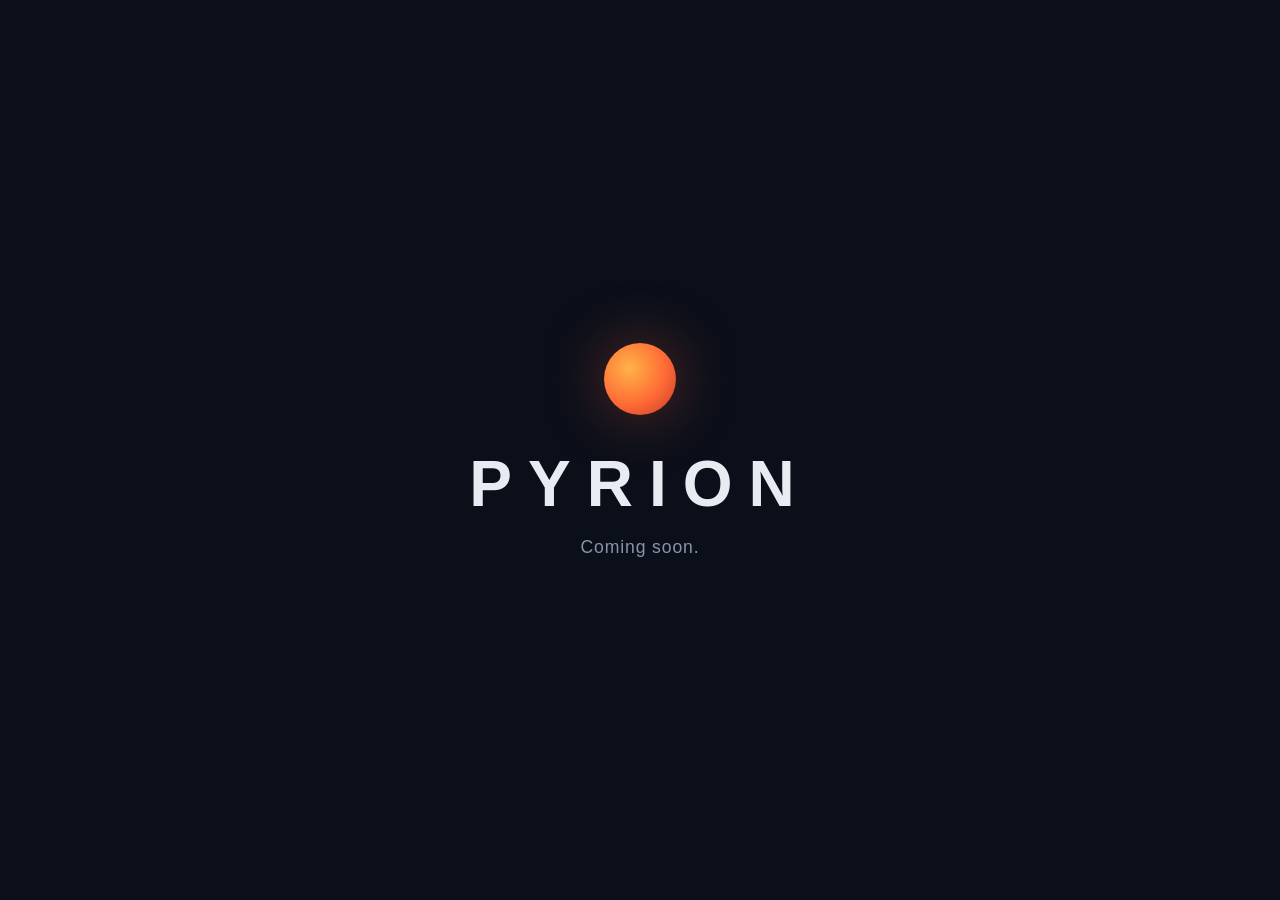
==== index.html @ 74b3e953 "Add coming-soon placeholder page" ====
<!DOCTYPE html>
<html lang="en">
<head>
  <meta charset="UTF-8">
  <meta name="viewport" content="width=device-width, initial-scale=1.0">
  <title>Pyrion</title>
  <meta name="description" content="Pyrion — coming soon.">
  <style>
    * { margin: 0; padding: 0; box-sizing: border-box; }

    html, body { height: 100%; }

    body {
      display: flex;
      align-items: center;
      justify-content: center;
      background: #0b0f1a;
      color: #e8ebf2;
      font-family: -apple-system, BlinkMacSystemFont, "Segoe UI", Roboto, Helvetica, Arial, sans-serif;
      text-align: center;
    }

    main { padding: 2rem; }

    .mark {
      width: 72px;
      height: 72px;
      margin: 0 auto 2rem;
      border-radius: 50%;
      background: radial-gradient(circle at 35% 35%, #ffb347, #ff6b35 55%, #c0392b);
      box-shadow: 0 0 60px rgba(255, 107, 53, 0.35);
    }

    h1 {
      font-size: clamp(2.5rem, 8vw, 4rem);
      font-weight: 600;
      letter-spacing: 0.25em;
      text-transform: uppercase;
      margin-bottom: 1rem;
    }

    p {
      color: #8a93a8;
      font-size: 1.1rem;
      letter-spacing: 0.05em;
    }
  </style>
</head>
<body>
  <main>
    <div class="mark" aria-hidden="true"></div>
    <h1>Pyrion</h1>
    <p>Coming soon.</p>
  </main>
</body>
</html>
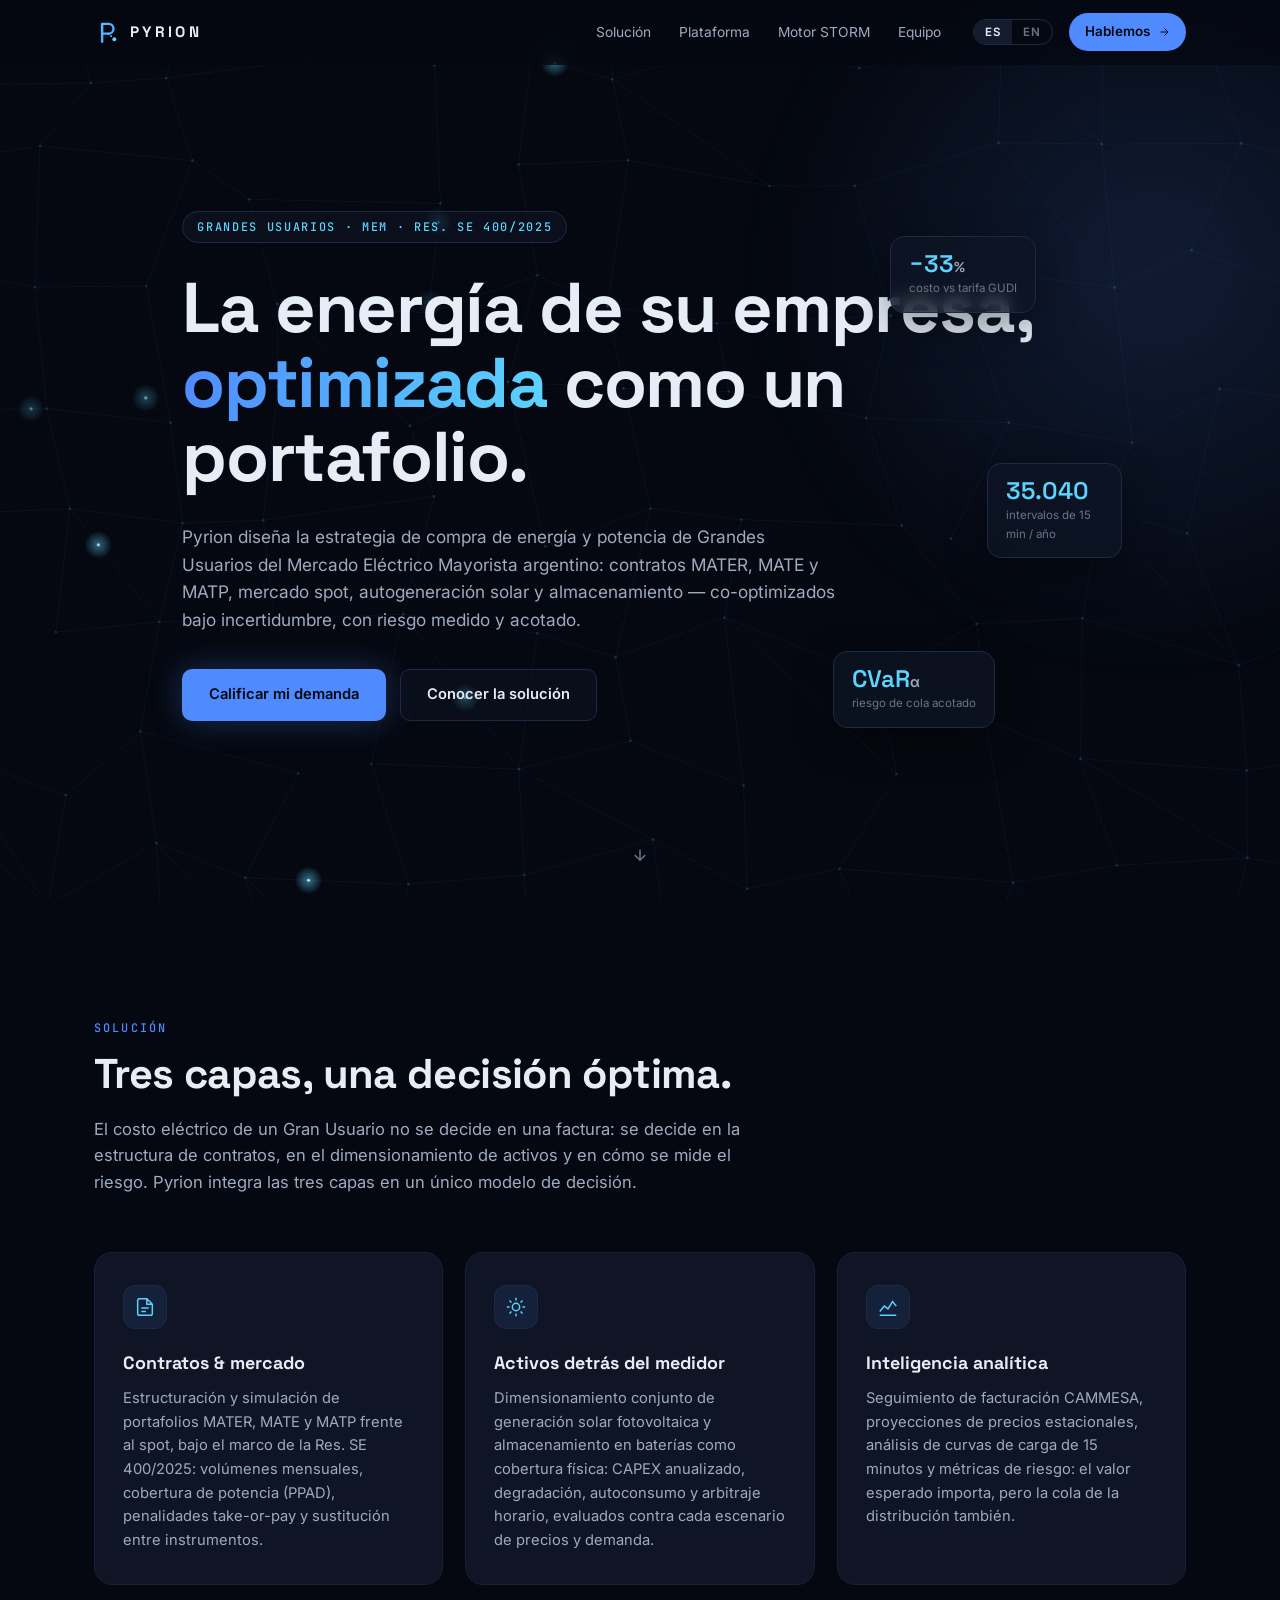
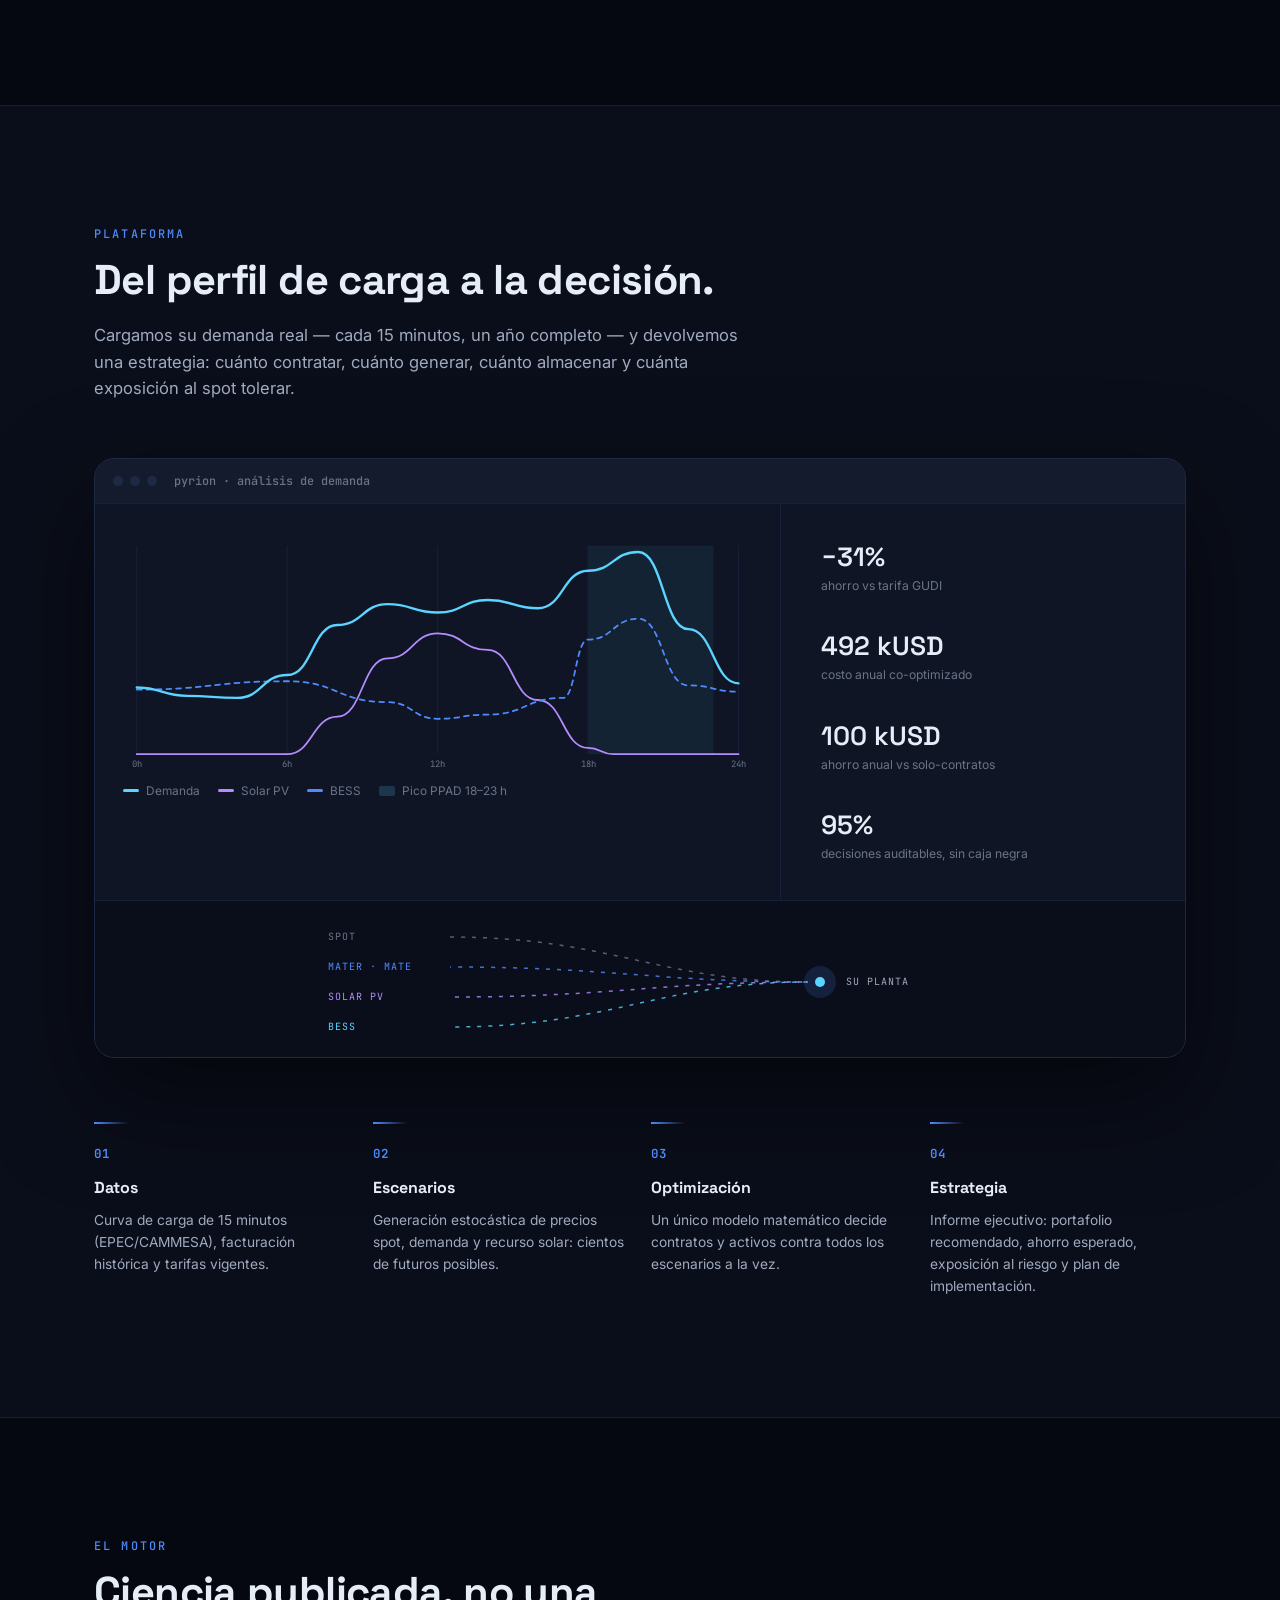
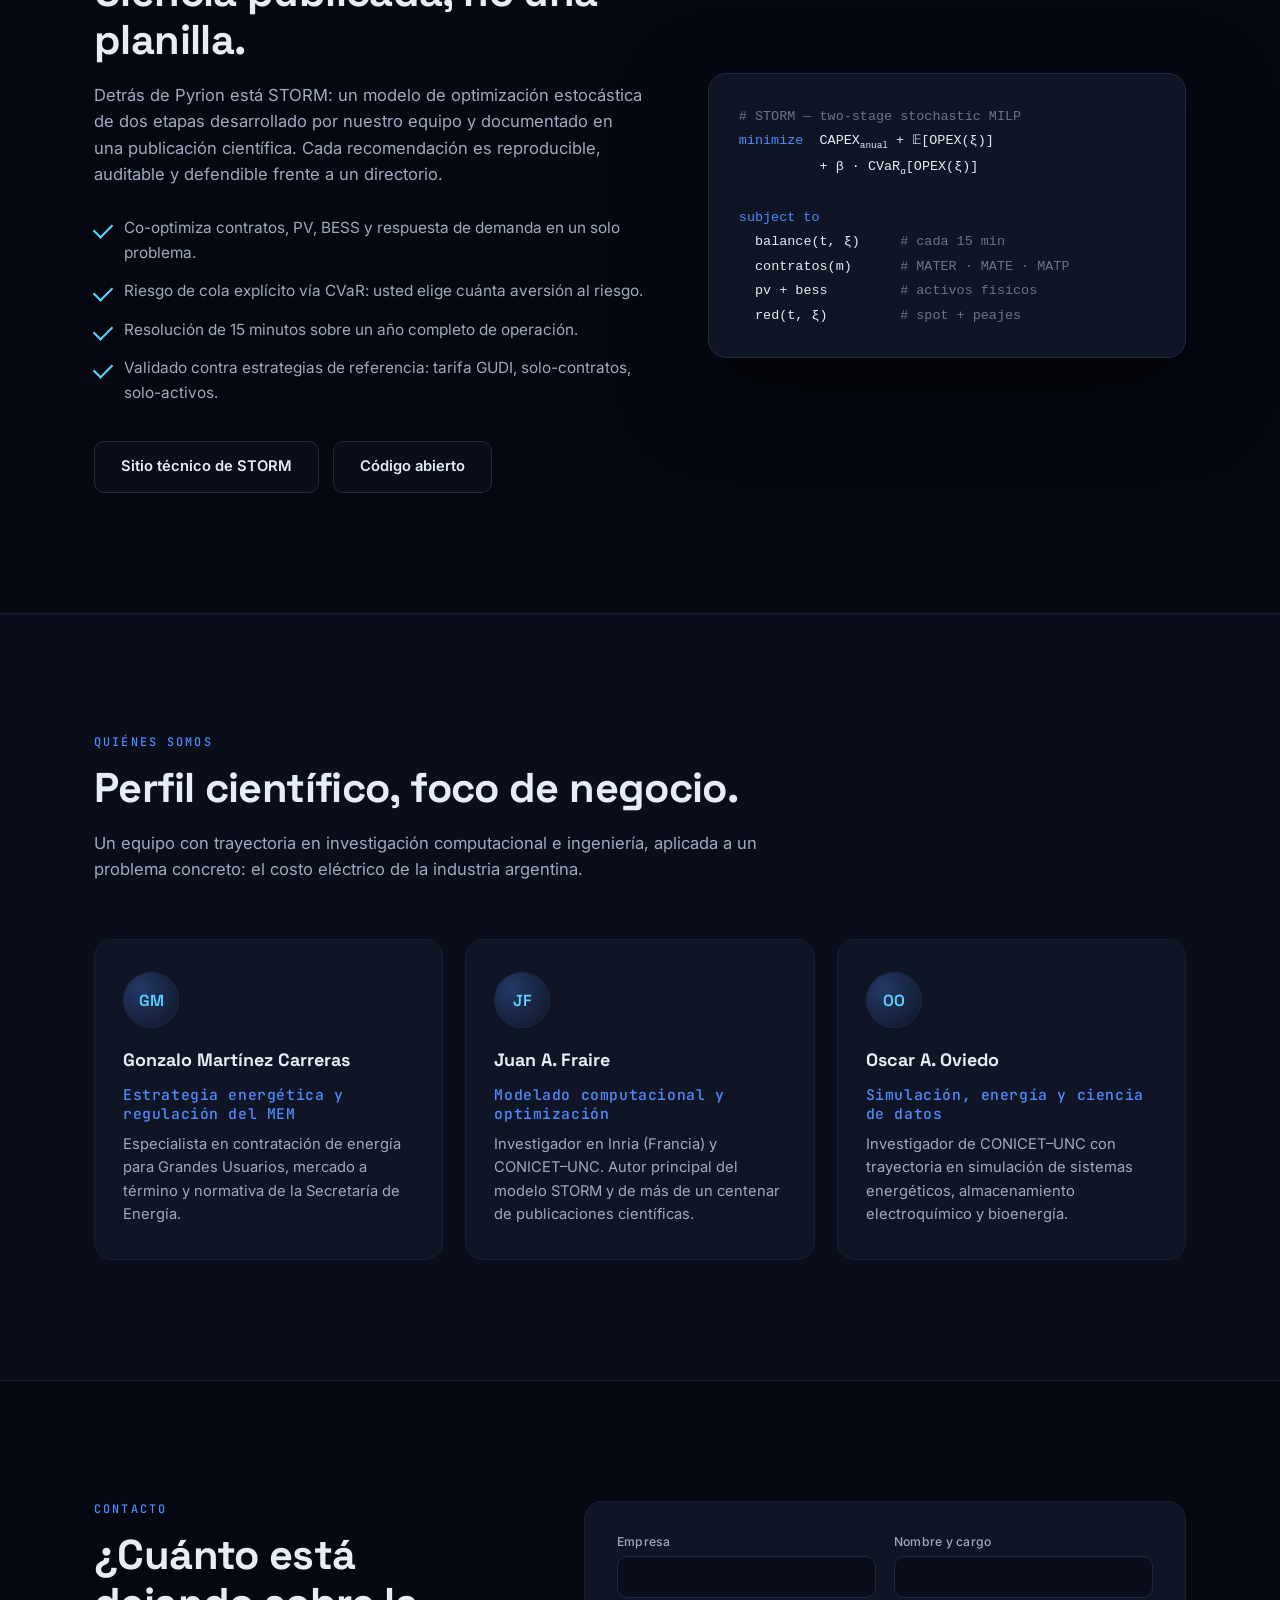
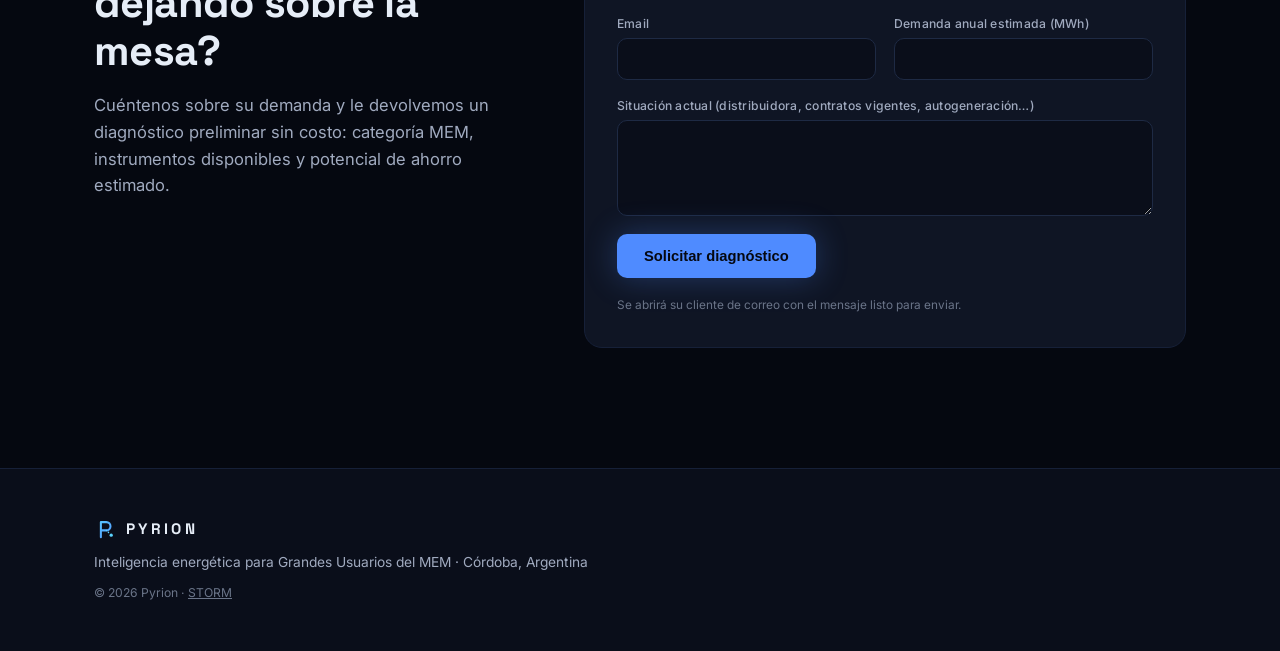
==== commit 1f663d39: "Replace placeholder with full landing page Dark electric-blue design system shared with the STORM si" ====
--- a/index.html
+++ b/index.html
@@ -1,56 +1,339 @@
-<!DOCTYPE html>
-<html lang="en">
+<!doctype html>
+<html lang="es">
 <head>
-  <meta charset="UTF-8">
-  <meta name="viewport" content="width=device-width, initial-scale=1.0">
-  <title>Pyrion</title>
-  <meta name="description" content="Pyrion — coming soon.">
-  <style>
-    * { margin: 0; padding: 0; box-sizing: border-box; }
-
-    html, body { height: 100%; }
-
-    body {
-      display: flex;
-      align-items: center;
-      justify-content: center;
-      background: #0b0f1a;
-      color: #e8ebf2;
-      font-family: -apple-system, BlinkMacSystemFont, "Segoe UI", Roboto, Helvetica, Arial, sans-serif;
-      text-align: center;
-    }
-
-    main { padding: 2rem; }
-
-    .mark {
-      width: 72px;
-      height: 72px;
-      margin: 0 auto 2rem;
-      border-radius: 50%;
-      background: radial-gradient(circle at 35% 35%, #ffb347, #ff6b35 55%, #c0392b);
-      box-shadow: 0 0 60px rgba(255, 107, 53, 0.35);
-    }
-
-    h1 {
-      font-size: clamp(2.5rem, 8vw, 4rem);
-      font-weight: 600;
-      letter-spacing: 0.25em;
-      text-transform: uppercase;
-      margin-bottom: 1rem;
-    }
-
-    p {
-      color: #8a93a8;
-      font-size: 1.1rem;
-      letter-spacing: 0.05em;
-    }
-  </style>
+  <meta charset="utf-8" />
+  <meta name="viewport" content="width=device-width, initial-scale=1, viewport-fit=cover" />
+  <meta name="color-scheme" content="dark" />
+  <meta name="theme-color" content="#050810" />
+  <title>Pyrion — Optimización de contratos de energía para Grandes Usuarios del MEM</title>
+  <meta name="description" content="Pyrion optimiza contratos de energía y potencia para Grandes Usuarios del Mercado Eléctrico Mayorista argentino: MATER, MATE, MATP, spot, autogeneración PV+BESS y gestión de riesgo, con optimización estocástica de nivel científico." />
+  <meta name="robots" content="index, follow" />
+  <link rel="canonical" href="https://www.pyrion.com.ar/" />
+  <meta property="og:title" content="Pyrion — Inteligencia energética para el MEM" />
+  <meta property="og:description" content="Optimización de contratos de energía y potencia, autogeneración y riesgo para Grandes Usuarios del MEM argentino." />
+  <meta property="og:type" content="website" />
+  <meta property="og:url" content="https://www.pyrion.com.ar/" />
+
+  <link rel="icon" type="image/svg+xml" href="assets/favicon.svg" />
+  <link rel="preconnect" href="https://fonts.googleapis.com" />
+  <link rel="preconnect" href="https://fonts.gstatic.com" crossorigin />
+  <link rel="stylesheet" href="https://fonts.googleapis.com/css2?family=Inter:wght@400;500;600;700&family=Space+Grotesk:wght@500;600;700&family=JetBrains+Mono:wght@400;500&display=swap" />
+  <link rel="stylesheet" href="styles.css" />
 </head>
 <body>
+  <div class="scroll-progress" aria-hidden="true"><i></i></div>
+
+  <!-- ============================================== NAV -->
+  <nav class="nav">
+    <div class="container nav-inner">
+      <a class="nav-brand" href="#top">
+        <img src="assets/mark.svg" alt="Pyrion" width="26" height="26" />
+        <span>PYRION</span>
+      </a>
+      <div class="nav-links">
+        <a href="#solucion" data-i18n="nav.solution">Solución</a>
+        <a href="#plataforma" data-i18n="nav.platform">Plataforma</a>
+        <a href="#storm" data-i18n="nav.engine">Motor STORM</a>
+        <a href="#equipo" data-i18n="nav.team">Equipo</a>
+      </div>
+      <div class="nav-right">
+        <div class="lang-toggle" role="group" aria-label="Idioma">
+          <button type="button" data-lang-btn="es" aria-pressed="true">ES</button>
+          <button type="button" data-lang-btn="en" aria-pressed="false">EN</button>
+        </div>
+        <a class="nav-cta" href="#contacto">
+          <span data-i18n="nav.cta">Hablemos</span>
+          <svg width="12" height="12" viewBox="0 0 24 24" fill="none" stroke="currentColor" stroke-width="2"><path d="M5 12h14M13 5l7 7-7 7"/></svg>
+        </a>
+      </div>
+    </div>
+  </nav>
+
+  <!-- ============================================== HERO -->
+  <header class="hero" id="top">
+    <canvas class="hero-canvas" id="hero-canvas" aria-hidden="true"></canvas>
+    <div class="hero-glow" aria-hidden="true"></div>
+
+    <div class="container hero-content">
+      <span class="eyebrow" data-i18n="hero.eyebrow">Grandes Usuarios · MEM · Res. SE 400/2025</span>
+
+      <h1 class="h-display" data-i18n-html="hero.h1">
+        La energía de su empresa,<br />
+        <span class="gradient">optimizada</span> como un portafolio.
+      </h1>
+
+      <p class="lede" data-i18n="hero.lede">
+        Pyrion diseña la estrategia de compra de energía y potencia de Grandes Usuarios
+        del Mercado Eléctrico Mayorista argentino: contratos MATER, MATE y MATP, mercado
+        spot, autogeneración solar y almacenamiento — co-optimizados bajo incertidumbre,
+        con riesgo medido y acotado.
+      </p>
+
+      <div class="hero-actions">
+        <a class="btn btn-primary" href="#contacto" data-i18n="hero.cta1">Calificar mi demanda</a>
+        <a class="btn btn-ghost" href="#solucion" data-i18n="hero.cta2">Conocer la solución</a>
+      </div>
+
+      <!-- floating metric chips (mouse-parallax layers) -->
+      <div class="hero-chips" aria-hidden="true">
+        <div class="chip" data-depth="0.5" style="--cx: 76%; --cy: 18%; --delay: 0s">
+          <span class="chip-value">−33<small>%</small></span>
+          <span class="chip-label" data-i18n="hero.chip1">costo vs tarifa GUDI</span>
+        </div>
+        <div class="chip" data-depth="0.9" style="--cx: 86%; --cy: 52%; --delay: 1.3s">
+          <span class="chip-value">35.040</span>
+          <span class="chip-label" data-i18n="hero.chip2">intervalos de 15 min / año</span>
+        </div>
+        <div class="chip" data-depth="0.7" style="--cx: 70%; --cy: 80%; --delay: 2.1s">
+          <span class="chip-value">CVaR<small>α</small></span>
+          <span class="chip-label" data-i18n="hero.chip3">riesgo de cola acotado</span>
+        </div>
+      </div>
+    </div>
+
+    <a class="scroll-hint" href="#solucion" aria-label="Bajar">
+      <svg width="18" height="18" viewBox="0 0 24 24" fill="none" stroke="currentColor" stroke-width="2"><path d="M12 5v14M5 12l7 7 7-7"/></svg>
+    </a>
+  </header>
+
   <main>
-    <div class="mark" aria-hidden="true"></div>
-    <h1>Pyrion</h1>
-    <p>Coming soon.</p>
+    <!-- ============================================== SOLUCIÓN -->
+    <section class="section" id="solucion">
+      <div class="container">
+        <span class="kicker reveal" data-i18n="sol.kicker">Solución</span>
+        <h2 class="h-section reveal" data-i18n="sol.title">Tres capas, una decisión óptima.</h2>
+        <p class="section-lede reveal" data-i18n="sol.lede">
+          El costo eléctrico de un Gran Usuario no se decide en una factura: se decide en
+          la estructura de contratos, en el dimensionamiento de activos y en cómo se mide
+          el riesgo. Pyrion integra las tres capas en un único modelo de decisión.
+        </p>
+
+        <div class="cards-3">
+          <article class="card reveal">
+            <div class="card-icon" aria-hidden="true">
+              <svg viewBox="0 0 24 24" fill="none" stroke="currentColor" stroke-width="1.6"><path d="M14 3v6h6M14 3l6 6M6 21h12a2 2 0 0 0 2-2V9l-6-6H6a2 2 0 0 0-2 2v14a2 2 0 0 0 2 2z"/><path d="M8 13h8M8 17h5"/></svg>
+            </div>
+            <h3 data-i18n="sol.c1.title">Contratos &amp; mercado</h3>
+            <p data-i18n="sol.c1.body">
+              Estructuración y simulación de portafolios MATER, MATE y MATP frente al spot,
+              bajo el marco de la Res. SE 400/2025: volúmenes mensuales, cobertura de potencia
+              (PPAD), penalidades take-or-pay y sustitución entre instrumentos.
+            </p>
+          </article>
+
+          <article class="card reveal">
+            <div class="card-icon" aria-hidden="true">
+              <svg viewBox="0 0 24 24" fill="none" stroke="currentColor" stroke-width="1.6"><circle cx="12" cy="12" r="4"/><path d="M12 2v3M12 19v3M2 12h3M19 12h3M4.9 4.9l2.1 2.1M17 17l2.1 2.1M19.1 4.9 17 7M7 17l-2.1 2.1"/></svg>
+            </div>
+            <h3 data-i18n="sol.c2.title">Activos detrás del medidor</h3>
+            <p data-i18n="sol.c2.body">
+              Dimensionamiento conjunto de generación solar fotovoltaica y almacenamiento
+              en baterías como cobertura física: CAPEX anualizado, degradación, autoconsumo
+              y arbitraje horario, evaluados contra cada escenario de precios y demanda.
+            </p>
+          </article>
+
+          <article class="card reveal">
+            <div class="card-icon" aria-hidden="true">
+              <svg viewBox="0 0 24 24" fill="none" stroke="currentColor" stroke-width="1.6"><path d="M3 17l5-6 4 3 5-8 4 5"/><path d="M3 21h18"/></svg>
+            </div>
+            <h3 data-i18n="sol.c3.title">Inteligencia analítica</h3>
+            <p data-i18n="sol.c3.body">
+              Seguimiento de facturación CAMMESA, proyecciones de precios estacionales,
+              análisis de curvas de carga de 15 minutos y métricas de riesgo: el valor
+              esperado importa, pero la cola de la distribución también.
+            </p>
+          </article>
+        </div>
+      </div>
+    </section>
+
+    <!-- ============================================== PLATAFORMA / DASHBOARD -->
+    <section class="section section-alt" id="plataforma">
+      <div class="container">
+        <span class="kicker reveal" data-i18n="dash.kicker">Plataforma</span>
+        <h2 class="h-section reveal" data-i18n="dash.title">Del perfil de carga a la decisión.</h2>
+        <p class="section-lede reveal" data-i18n="dash.lede">
+          Cargamos su demanda real — cada 15 minutos, un año completo — y devolvemos una
+          estrategia: cuánto contratar, cuánto generar, cuánto almacenar y cuánta exposición
+          al spot tolerar.
+        </p>
+
+        <div class="dash reveal">
+          <div class="dash-head">
+            <div class="dash-dot"></div><div class="dash-dot"></div><div class="dash-dot"></div>
+            <span class="dash-title" data-i18n="dash.win">pyrion · análisis de demanda</span>
+          </div>
+
+          <div class="dash-body">
+            <div class="dash-chart">
+              <svg id="demand-curve" viewBox="0 0 640 240" preserveAspectRatio="none" aria-label="Curva de demanda diaria"></svg>
+              <div class="dash-legend">
+                <span><i class="lg lg-demand"></i><em data-i18n="dash.leg1">Demanda</em></span>
+                <span><i class="lg lg-pv"></i><em data-i18n="dash.leg2">Solar PV</em></span>
+                <span><i class="lg lg-bess"></i><em data-i18n="dash.leg3">BESS</em></span>
+                <span><i class="lg lg-peak"></i><em data-i18n="dash.leg4">Pico PPAD 18–23 h</em></span>
+              </div>
+            </div>
+
+            <div class="dash-kpis">
+              <div class="kpi">
+                <span class="kpi-value"><b class="count" data-count="33" data-decimals="0" data-prefix="−" data-suffix="%">0</b></span>
+                <span class="kpi-label" data-i18n="dash.k1">ahorro vs tarifa GUDI</span>
+              </div>
+              <div class="kpi">
+                <span class="kpi-value"><b class="count" data-count="520" data-decimals="0" data-suffix=" kUSD">0</b></span>
+                <span class="kpi-label" data-i18n="dash.k2">costo anual co-optimizado</span>
+              </div>
+              <div class="kpi">
+                <span class="kpi-value"><b class="count" data-count="106" data-decimals="0" data-suffix=" kUSD">0</b></span>
+                <span class="kpi-label" data-i18n="dash.k3">ahorro anual vs solo-contratos</span>
+              </div>
+              <div class="kpi">
+                <span class="kpi-value"><b class="count" data-count="100" data-decimals="0" data-suffix="%">0</b></span>
+                <span class="kpi-label" data-i18n="dash.k4">decisiones auditables, sin caja negra</span>
+              </div>
+            </div>
+          </div>
+
+          <!-- energy flow strip -->
+          <div class="dash-flow" aria-hidden="true">
+            <svg id="flow-map" viewBox="0 0 640 120" preserveAspectRatio="xMidYMid meet"></svg>
+          </div>
+        </div>
+
+        <div class="steps">
+          <div class="step reveal">
+            <span class="step-n">01</span>
+            <h4 data-i18n="dash.s1.t">Datos</h4>
+            <p data-i18n="dash.s1.b">Curva de carga de 15 minutos (EPEC/CAMMESA), facturación histórica y tarifas vigentes.</p>
+          </div>
+          <div class="step reveal">
+            <span class="step-n">02</span>
+            <h4 data-i18n="dash.s2.t">Escenarios</h4>
+            <p data-i18n="dash.s2.b">Generación estocástica de precios spot, demanda y recurso solar: cientos de futuros posibles.</p>
+          </div>
+          <div class="step reveal">
+            <span class="step-n">03</span>
+            <h4 data-i18n="dash.s3.t">Optimización</h4>
+            <p data-i18n="dash.s3.b">Un único modelo matemático decide contratos y activos contra todos los escenarios a la vez.</p>
+          </div>
+          <div class="step reveal">
+            <span class="step-n">04</span>
+            <h4 data-i18n="dash.s4.t">Estrategia</h4>
+            <p data-i18n="dash.s4.b">Informe ejecutivo: portafolio recomendado, ahorro esperado, exposición al riesgo y plan de implementación.</p>
+          </div>
+        </div>
+      </div>
+    </section>
+
+    <!-- ============================================== STORM ENGINE -->
+    <section class="section" id="storm">
+      <div class="container storm-grid">
+        <div>
+          <span class="kicker reveal" data-i18n="storm.kicker">El motor</span>
+          <h2 class="h-section reveal" data-i18n="storm.title">Ciencia publicada, no una planilla.</h2>
+          <p class="section-lede reveal" data-i18n="storm.lede">
+            Detrás de Pyrion está STORM: un modelo de optimización estocástica de dos etapas
+            desarrollado por nuestro equipo y documentado en una publicación científica.
+            Cada recomendación es reproducible, auditable y defendible frente a un directorio.
+          </p>
+          <ul class="storm-list reveal">
+            <li data-i18n="storm.f1">Co-optimiza contratos, PV, BESS y respuesta de demanda en un solo problema.</li>
+            <li data-i18n="storm.f2">Riesgo de cola explícito vía CVaR: usted elige cuánta aversión al riesgo.</li>
+            <li data-i18n="storm.f3">Resolución de 15 minutos sobre un año completo de operación.</li>
+            <li data-i18n="storm.f4">Validado contra estrategias de referencia: tarifa GUDI, solo-contratos, solo-activos.</li>
+          </ul>
+          <div class="hero-actions reveal">
+            <a class="btn btn-ghost" href="https://juanfraire.github.io/storm" target="_blank" rel="noopener" data-i18n="storm.cta1">Sitio técnico de STORM</a>
+            <a class="btn btn-ghost" href="https://github.com/juanfraire/storm" target="_blank" rel="noopener" data-i18n="storm.cta2">Código abierto</a>
+          </div>
+        </div>
+        <div class="storm-card reveal" aria-hidden="true">
+          <pre class="code"><code><span class="c"># STORM — two-stage stochastic MILP</span>
+<span class="k">minimize</span>  CAPEX<sub>anual</sub> + 𝔼[OPEX(ξ)]
+          + β · CVaR<sub>α</sub>[OPEX(ξ)]
+
+<span class="k">subject to</span>
+  balance(t, ξ)     <span class="c"># cada 15 min</span>
+  contratos(m)      <span class="c"># MATER · MATE · MATP</span>
+  pv + bess         <span class="c"># activos físicos</span>
+  red(t, ξ)         <span class="c"># spot + peajes</span></code></pre>
+        </div>
+      </div>
+    </section>
+
+    <!-- ============================================== EQUIPO -->
+    <section class="section section-alt" id="equipo">
+      <div class="container">
+        <span class="kicker reveal" data-i18n="team.kicker">Quiénes somos</span>
+        <h2 class="h-section reveal" data-i18n="team.title">Perfil científico, foco de negocio.</h2>
+        <p class="section-lede reveal" data-i18n="team.lede">
+          Un equipo con trayectoria en investigación computacional e ingeniería,
+          aplicada a un problema concreto: el costo eléctrico de la industria argentina.
+        </p>
+
+        <div class="cards-3">
+          <article class="card person reveal">
+            <div class="avatar" aria-hidden="true">GM</div>
+            <h3>Gonzalo Martínez Carreras</h3>
+            <p class="person-role" data-i18n="team.p1.role">Estrategia energética y regulación del MEM</p>
+            <p data-i18n="team.p1.bio">Especialista en contratación de energía para Grandes Usuarios, mercado a término y normativa de la Secretaría de Energía.</p>
+          </article>
+          <article class="card person reveal">
+            <div class="avatar" aria-hidden="true">JF</div>
+            <h3>Juan A. Fraire</h3>
+            <p class="person-role" data-i18n="team.p2.role">Modelado computacional y optimización</p>
+            <p data-i18n="team.p2.bio">Investigador en Inria (Francia) y CONICET–UNC. Autor principal del modelo STORM y de más de un centenar de publicaciones científicas.</p>
+          </article>
+          <article class="card person reveal">
+            <div class="avatar" aria-hidden="true">OO</div>
+            <h3>Oscar A. Oviedo</h3>
+            <p class="person-role" data-i18n="team.p3.role">Simulación, energía y ciencia de datos</p>
+            <p data-i18n="team.p3.bio">Investigador de CONICET–UNC con trayectoria en simulación de sistemas energéticos, almacenamiento electroquímico y bioenergía.</p>
+          </article>
+        </div>
+      </div>
+    </section>
+
+    <!-- ============================================== CONTACTO -->
+    <section class="section" id="contacto">
+      <div class="container contact-grid">
+        <div>
+          <span class="kicker reveal" data-i18n="contact.kicker">Contacto</span>
+          <h2 class="h-section reveal" data-i18n="contact.title">¿Cuánto está dejando sobre la mesa?</h2>
+          <p class="section-lede reveal" data-i18n="contact.lede">
+            Cuéntenos sobre su demanda y le devolvemos un diagnóstico preliminar sin costo:
+            categoría MEM, instrumentos disponibles y potencial de ahorro estimado.
+          </p>
+        </div>
+        <form class="contact-form reveal" id="contact-form">
+          <div class="form-row">
+            <label><span data-i18n="contact.f1">Empresa</span><input type="text" name="empresa" required /></label>
+            <label><span data-i18n="contact.f2">Nombre y cargo</span><input type="text" name="nombre" required /></label>
+          </div>
+          <div class="form-row">
+            <label><span data-i18n="contact.f3">Email</span><input type="email" name="email" required /></label>
+            <label><span data-i18n="contact.f4">Demanda anual estimada (MWh)</span><input type="text" name="demanda" /></label>
+          </div>
+          <label><span data-i18n="contact.f5">Situación actual (distribuidora, contratos vigentes, autogeneración…)</span><textarea name="situacion" rows="4"></textarea></label>
+          <button class="btn btn-primary" type="submit" data-i18n="contact.send">Solicitar diagnóstico</button>
+          <p class="form-note" data-i18n="contact.note">Se abrirá su cliente de correo con el mensaje listo para enviar.</p>
+        </form>
+      </div>
+    </section>
   </main>
+
+  <!-- ============================================== FOOTER -->
+  <footer class="footer">
+    <div class="container footer-inner">
+      <div class="nav-brand"><img src="assets/mark.svg" alt="" width="22" height="22" /><span>PYRION</span></div>
+      <p data-i18n="footer.line">Inteligencia energética para Grandes Usuarios del MEM · Córdoba, Argentina</p>
+      <p class="footer-fine">© 2026 Pyrion · <a href="https://juanfraire.github.io/storm" target="_blank" rel="noopener">STORM</a></p>
+    </div>
+  </footer>
+
+  <script src="i18n.js"></script>
+  <script src="app.js"></script>
 </body>
 </html>
--- a/styles.css
+++ b/styles.css
@@ -0,0 +1,488 @@
+/* ============================================================
+   PYRION — landing page styles
+   Electric-blue dark system (shared DNA with the STORM site)
+   ============================================================ */
+
+:root {
+  /* Surfaces */
+  --bg-0: #050810;
+  --bg-1: #0A0E1A;
+  --bg-2: #0F1524;
+  --bg-3: #141B2D;
+
+  /* Lines */
+  --border: #1E2A44;
+  --border-soft: #162038;
+
+  /* Text */
+  --text-1: #E6EDF7;
+  --text-2: #A0AABF;
+  --text-3: #6A7488;
+
+  /* Brand */
+  --azure: #4F8BFF;
+  --cyan: #5BD4FF;
+  --violet: #B58CFF;
+
+  --font-sans: 'Inter', -apple-system, BlinkMacSystemFont, sans-serif;
+  --font-disp: 'Space Grotesk', var(--font-sans);
+  --font-mono: 'JetBrains Mono', ui-monospace, monospace;
+
+  --ease: cubic-bezier(0.22, 1, 0.36, 1);
+  --container: 1140px;
+}
+
+* { margin: 0; padding: 0; box-sizing: border-box; }
+
+html { scroll-behavior: smooth; }
+
+body {
+  background: var(--bg-0);
+  color: var(--text-1);
+  font-family: var(--font-sans);
+  font-size: 16px;
+  line-height: 1.6;
+  -webkit-font-smoothing: antialiased;
+  overflow-x: hidden;
+}
+
+.container {
+  max-width: var(--container);
+  margin: 0 auto;
+  padding: 0 24px;
+}
+
+a { color: inherit; }
+
+::selection { background: rgba(79, 139, 255, 0.35); }
+
+/* ───────────────────────── scroll progress ─────────────────────── */
+.scroll-progress {
+  position: fixed; inset: 0 0 auto 0; height: 2px; z-index: 200;
+  background: transparent;
+}
+.scroll-progress i {
+  display: block; height: 100%; width: 0;
+  background: linear-gradient(90deg, var(--azure), var(--cyan));
+}
+
+/* ───────────────────────── nav ─────────────────────── */
+.nav {
+  position: fixed; inset: 0 0 auto 0; z-index: 100;
+  backdrop-filter: blur(14px);
+  -webkit-backdrop-filter: blur(14px);
+  background: rgba(5, 8, 16, 0.72);
+  border-bottom: 1px solid transparent;
+  transition: border-color 0.4s;
+}
+.nav.scrolled { border-bottom-color: var(--border-soft); }
+
+.nav-inner {
+  display: flex; align-items: center; gap: 32px;
+  height: 64px;
+}
+
+.nav-brand {
+  display: flex; align-items: center; gap: 10px;
+  font-family: var(--font-disp); font-weight: 700;
+  letter-spacing: 0.22em; font-size: 0.95rem;
+  text-decoration: none;
+}
+
+.nav-links { display: flex; gap: 28px; margin-left: auto; }
+.nav-links a {
+  font-size: 0.86rem; color: var(--text-2); text-decoration: none;
+  transition: color 0.25s;
+}
+.nav-links a:hover { color: var(--text-1); }
+
+.nav-right { display: flex; align-items: center; gap: 16px; }
+
+.lang-toggle {
+  display: flex; border: 1px solid var(--border); border-radius: 999px;
+  overflow: hidden;
+}
+.lang-toggle button {
+  background: none; border: none; color: var(--text-3);
+  font: 600 0.72rem var(--font-sans); letter-spacing: 0.08em;
+  padding: 5px 11px; cursor: pointer; transition: all 0.25s;
+}
+.lang-toggle button[aria-pressed="true"] {
+  background: var(--bg-3); color: var(--text-1);
+}
+
+.nav-cta {
+  display: inline-flex; align-items: center; gap: 8px;
+  font-size: 0.84rem; font-weight: 600; text-decoration: none;
+  color: var(--bg-0); background: var(--azure);
+  padding: 8px 16px; border-radius: 999px;
+  transition: background 0.25s, transform 0.25s;
+}
+.nav-cta:hover { background: var(--cyan); transform: translateY(-1px); }
+
+/* ───────────────────────── hero ─────────────────────── */
+.hero {
+  position: relative; min-height: 100vh;
+  display: flex; align-items: center;
+  overflow: hidden;
+}
+
+.hero-canvas { position: absolute; inset: 0; width: 100%; height: 100%; }
+
+.hero-glow {
+  position: absolute; pointer-events: none;
+  width: 900px; height: 900px; left: 55%; top: -20%;
+  background: radial-gradient(circle, rgba(79, 139, 255, 0.16), transparent 60%);
+  filter: blur(40px);
+}
+
+.hero-content { position: relative; z-index: 2; padding-top: 96px; padding-bottom: 64px; }
+
+.eyebrow {
+  display: inline-block;
+  font: 500 0.74rem var(--font-mono);
+  letter-spacing: 0.14em; text-transform: uppercase;
+  color: var(--cyan);
+  border: 1px solid var(--border);
+  background: rgba(15, 21, 36, 0.6);
+  padding: 7px 14px; border-radius: 999px;
+  margin-bottom: 28px;
+}
+
+.h-display {
+  font-family: var(--font-disp);
+  font-size: clamp(2.4rem, 6vw, 4.4rem);
+  font-weight: 700; line-height: 1.06;
+  letter-spacing: -0.02em;
+  max-width: 13em;
+}
+
+.gradient {
+  background: linear-gradient(95deg, var(--azure), var(--cyan));
+  -webkit-background-clip: text; background-clip: text;
+  -webkit-text-fill-color: transparent;
+}
+
+.lede {
+  margin-top: 28px; max-width: 38em;
+  font-size: 1.08rem; color: var(--text-2);
+}
+
+.hero-actions { display: flex; flex-wrap: wrap; gap: 14px; margin-top: 36px; }
+
+.btn {
+  display: inline-flex; align-items: center; gap: 8px;
+  font-size: 0.92rem; font-weight: 600; text-decoration: none;
+  padding: 13px 26px; border-radius: 10px;
+  transition: all 0.3s var(--ease);
+  border: 1px solid transparent;
+  cursor: pointer;
+}
+.btn-primary {
+  background: var(--azure); color: var(--bg-0);
+  box-shadow: 0 0 32px rgba(79, 139, 255, 0.3);
+}
+.btn-primary:hover { background: var(--cyan); transform: translateY(-2px); box-shadow: 0 0 44px rgba(91, 212, 255, 0.4); }
+.btn-ghost {
+  border-color: var(--border); color: var(--text-1);
+  background: rgba(15, 21, 36, 0.5);
+}
+.btn-ghost:hover { border-color: var(--azure); transform: translateY(-2px); }
+
+/* floating metric chips */
+.hero-chips { position: absolute; inset: 0; pointer-events: none; }
+.chip {
+  position: absolute; left: var(--cx); top: var(--cy);
+  display: flex; flex-direction: column; gap: 2px;
+  background: rgba(15, 21, 36, 0.72);
+  border: 1px solid var(--border);
+  border-radius: 14px; padding: 14px 18px;
+  backdrop-filter: blur(8px);
+  -webkit-backdrop-filter: blur(8px);
+  box-shadow: 0 12px 40px rgba(0, 0, 0, 0.4);
+  animation: chip-float 7s ease-in-out infinite;
+  animation-delay: var(--delay);
+  will-change: transform;
+}
+.chip-value {
+  font: 600 1.5rem var(--font-disp); color: var(--cyan);
+  line-height: 1.1;
+}
+.chip-value small { font-size: 0.9rem; color: var(--text-2); }
+.chip-label { font-size: 0.72rem; color: var(--text-3); max-width: 13em; }
+
+@keyframes chip-float {
+  0%, 100% { margin-top: 0; }
+  50% { margin-top: -12px; }
+}
+
+.scroll-hint {
+  position: absolute; left: 50%; bottom: 28px; transform: translateX(-50%);
+  color: var(--text-3); z-index: 2;
+  animation: hint-bob 2.4s ease-in-out infinite;
+}
+@keyframes hint-bob {
+  0%, 100% { transform: translate(-50%, 0); opacity: 0.7; }
+  50% { transform: translate(-50%, 8px); opacity: 1; }
+}
+
+/* ───────────────────────── sections ─────────────────────── */
+.section { padding: 120px 0; }
+.section-alt { background: var(--bg-1); border-block: 1px solid var(--border-soft); }
+
+.kicker {
+  display: block;
+  font: 500 0.74rem var(--font-mono);
+  letter-spacing: 0.18em; text-transform: uppercase;
+  color: var(--azure); margin-bottom: 14px;
+}
+
+.h-section {
+  font-family: var(--font-disp);
+  font-size: clamp(1.7rem, 3.6vw, 2.6rem);
+  font-weight: 700; line-height: 1.15; letter-spacing: -0.015em;
+  max-width: 18em;
+}
+
+.section-lede { margin-top: 18px; max-width: 40em; color: var(--text-2); font-size: 1.04rem; }
+
+/* scroll-reveal */
+.reveal {
+  opacity: 0; transform: translateY(28px);
+  transition: opacity 0.9s var(--ease), transform 0.9s var(--ease);
+}
+.reveal.in { opacity: 1; transform: none; }
+
+/* ───────────────────────── cards ─────────────────────── */
+.cards-3 {
+  display: grid; grid-template-columns: repeat(3, 1fr);
+  gap: 22px; margin-top: 56px;
+}
+
+.card {
+  background: var(--bg-2);
+  border: 1px solid var(--border-soft);
+  border-radius: 18px; padding: 32px 28px;
+  transition: transform 0.4s var(--ease), border-color 0.4s, box-shadow 0.4s;
+}
+.card:hover {
+  transform: translateY(-6px);
+  border-color: var(--border);
+  box-shadow: 0 24px 60px rgba(0, 0, 0, 0.45), 0 0 0 1px rgba(79, 139, 255, 0.12);
+}
+
+.card-icon {
+  width: 44px; height: 44px; margin-bottom: 20px;
+  display: grid; place-items: center;
+  color: var(--cyan);
+  background: rgba(79, 139, 255, 0.1);
+  border: 1px solid var(--border);
+  border-radius: 12px;
+}
+.card-icon svg { width: 22px; height: 22px; }
+
+.card h3 { font-family: var(--font-disp); font-size: 1.12rem; margin-bottom: 10px; }
+.card p { font-size: 0.92rem; color: var(--text-2); }
+
+/* team */
+.person { text-align: left; }
+.avatar {
+  width: 56px; height: 56px; border-radius: 50%;
+  display: grid; place-items: center;
+  font: 600 1rem var(--font-disp); color: var(--cyan);
+  background: radial-gradient(circle at 30% 30%, rgba(79, 139, 255, 0.3), rgba(15, 21, 36, 0.9));
+  border: 1px solid var(--border);
+  margin-bottom: 18px;
+}
+.person-role {
+  font: 500 0.76rem var(--font-mono); color: var(--azure) !important;
+  letter-spacing: 0.04em; margin-bottom: 10px;
+}
+
+/* ───────────────────────── dashboard mock ─────────────────────── */
+.dash {
+  margin-top: 56px;
+  background: var(--bg-2);
+  border: 1px solid var(--border);
+  border-radius: 20px;
+  overflow: hidden;
+  box-shadow: 0 40px 100px rgba(0, 0, 0, 0.5);
+}
+
+.dash-head {
+  display: flex; align-items: center; gap: 7px;
+  padding: 14px 18px;
+  border-bottom: 1px solid var(--border-soft);
+  background: var(--bg-3);
+}
+.dash-dot { width: 10px; height: 10px; border-radius: 50%; background: var(--border); }
+.dash-title {
+  margin-left: 10px;
+  font: 500 0.74rem var(--font-mono); color: var(--text-3);
+}
+
+.dash-body {
+  display: grid; grid-template-columns: 1.7fr 1fr; gap: 0;
+}
+
+.dash-chart { padding: 28px; border-right: 1px solid var(--border-soft); }
+.dash-chart svg { width: 100%; height: auto; display: block; }
+
+.dash-legend {
+  display: flex; flex-wrap: wrap; gap: 18px; margin-top: 16px;
+}
+.dash-legend span { display: inline-flex; align-items: center; gap: 7px; }
+.dash-legend em { font: 400 0.74rem var(--font-sans); color: var(--text-3); font-style: normal; }
+.lg { width: 16px; height: 3px; border-radius: 2px; display: inline-block; }
+.lg-demand { background: var(--cyan); }
+.lg-pv { background: var(--violet); }
+.lg-bess { background: var(--azure); }
+.lg-peak { background: rgba(91, 212, 255, 0.18); height: 10px; }
+
+.dash-kpis {
+  display: grid; grid-template-columns: 1fr; align-content: center;
+  gap: 6px; padding: 22px;
+}
+.kpi {
+  padding: 14px 18px; border-radius: 12px;
+  transition: background 0.3s;
+}
+.kpi:hover { background: var(--bg-3); }
+.kpi-value { font: 600 1.65rem var(--font-disp); color: var(--text-1); }
+.kpi-value b { font-weight: 600; }
+.kpi-label { display: block; font-size: 0.76rem; color: var(--text-3); margin-top: 2px; }
+
+.dash-flow {
+  border-top: 1px solid var(--border-soft);
+  padding: 18px 28px;
+  background: var(--bg-1);
+}
+.dash-flow svg { width: 100%; max-width: 640px; height: auto; display: block; margin: 0 auto; }
+
+/* steps */
+.steps {
+  display: grid; grid-template-columns: repeat(4, 1fr);
+  gap: 22px; margin-top: 64px;
+}
+.step { position: relative; padding-top: 18px; }
+.step-n {
+  font: 600 0.78rem var(--font-mono); color: var(--azure);
+  letter-spacing: 0.1em;
+}
+.step h4 { font-family: var(--font-disp); font-size: 1rem; margin: 10px 0 8px; }
+.step p { font-size: 0.86rem; color: var(--text-2); }
+.step::before {
+  content: ''; position: absolute; top: 0; left: 0;
+  width: 34px; height: 2px;
+  background: linear-gradient(90deg, var(--azure), transparent);
+}
+
+/* ───────────────────────── storm section ─────────────────────── */
+.storm-grid {
+  display: grid; grid-template-columns: 1.15fr 1fr;
+  gap: 64px; align-items: center;
+}
+
+.storm-list { list-style: none; margin-top: 28px; display: grid; gap: 14px; }
+.storm-list li {
+  position: relative; padding-left: 30px;
+  color: var(--text-2); font-size: 0.96rem;
+}
+.storm-list li::before {
+  content: ''; position: absolute; left: 0; top: 7px;
+  width: 16px; height: 9px;
+  border-left: 2px solid var(--cyan); border-bottom: 2px solid var(--cyan);
+  transform: rotate(-45deg);
+}
+
+.storm-card {
+  background: var(--bg-2);
+  border: 1px solid var(--border);
+  border-radius: 18px; padding: 30px;
+  box-shadow: 0 30px 80px rgba(0, 0, 0, 0.5);
+  transform: perspective(900px) rotateY(-4deg) rotateX(2deg);
+  transition: transform 0.6s var(--ease);
+}
+.storm-card:hover { transform: perspective(900px) rotateY(0) rotateX(0); }
+
+.code {
+  font: 400 0.84rem/1.75 var(--font-mono);
+  color: var(--text-1); white-space: pre-wrap;
+}
+.code .c { color: var(--text-3); }
+.code .k { color: var(--azure); font-weight: 500; }
+.code sub { font-size: 0.7em; }
+
+/* ───────────────────────── contact ─────────────────────── */
+.contact-grid {
+  display: grid; grid-template-columns: 1fr 1.2fr;
+  gap: 64px; align-items: start;
+}
+
+.contact-form {
+  background: var(--bg-2);
+  border: 1px solid var(--border-soft);
+  border-radius: 18px; padding: 32px;
+  display: grid; gap: 18px;
+}
+
+.form-row { display: grid; grid-template-columns: 1fr 1fr; gap: 18px; }
+
+.contact-form label { display: grid; gap: 7px; }
+.contact-form label span {
+  font: 500 0.76rem var(--font-sans); color: var(--text-2);
+  letter-spacing: 0.02em;
+}
+.contact-form input, .contact-form textarea {
+  background: var(--bg-1);
+  border: 1px solid var(--border);
+  border-radius: 10px;
+  color: var(--text-1);
+  font: 400 0.92rem var(--font-sans);
+  padding: 11px 14px;
+  transition: border-color 0.25s, box-shadow 0.25s;
+  resize: vertical;
+}
+.contact-form input:focus, .contact-form textarea:focus {
+  outline: none; border-color: var(--azure);
+  box-shadow: 0 0 0 3px rgba(79, 139, 255, 0.15);
+}
+.contact-form .btn { justify-self: start; }
+.form-note { font-size: 0.74rem; color: var(--text-3); }
+
+/* ───────────────────────── footer ─────────────────────── */
+.footer {
+  border-top: 1px solid var(--border-soft);
+  padding: 48px 0;
+  background: var(--bg-1);
+}
+.footer-inner { display: grid; gap: 10px; }
+.footer p { font-size: 0.86rem; color: var(--text-2); }
+.footer-fine { font-size: 0.76rem !important; color: var(--text-3) !important; }
+.footer-fine a { color: var(--text-3); }
+
+/* ───────────────────────── responsive ─────────────────────── */
+@media (max-width: 960px) {
+  .nav-links { display: none; }
+  .cards-3 { grid-template-columns: 1fr; }
+  .steps { grid-template-columns: 1fr 1fr; }
+  .storm-grid, .contact-grid { grid-template-columns: 1fr; gap: 40px; }
+  .dash-body { grid-template-columns: 1fr; }
+  .dash-chart { border-right: none; border-bottom: 1px solid var(--border-soft); }
+  .dash-kpis { grid-template-columns: 1fr 1fr; }
+  .hero-chips { display: none; }
+  .section { padding: 88px 0; }
+}
+
+@media (max-width: 560px) {
+  .steps { grid-template-columns: 1fr; }
+  .form-row { grid-template-columns: 1fr; }
+  .dash-kpis { grid-template-columns: 1fr; }
+}
+
+/* reduced motion */
+@media (prefers-reduced-motion: reduce) {
+  html { scroll-behavior: auto; }
+  .reveal { opacity: 1; transform: none; transition: none; }
+  .chip, .scroll-hint { animation: none; }
+}
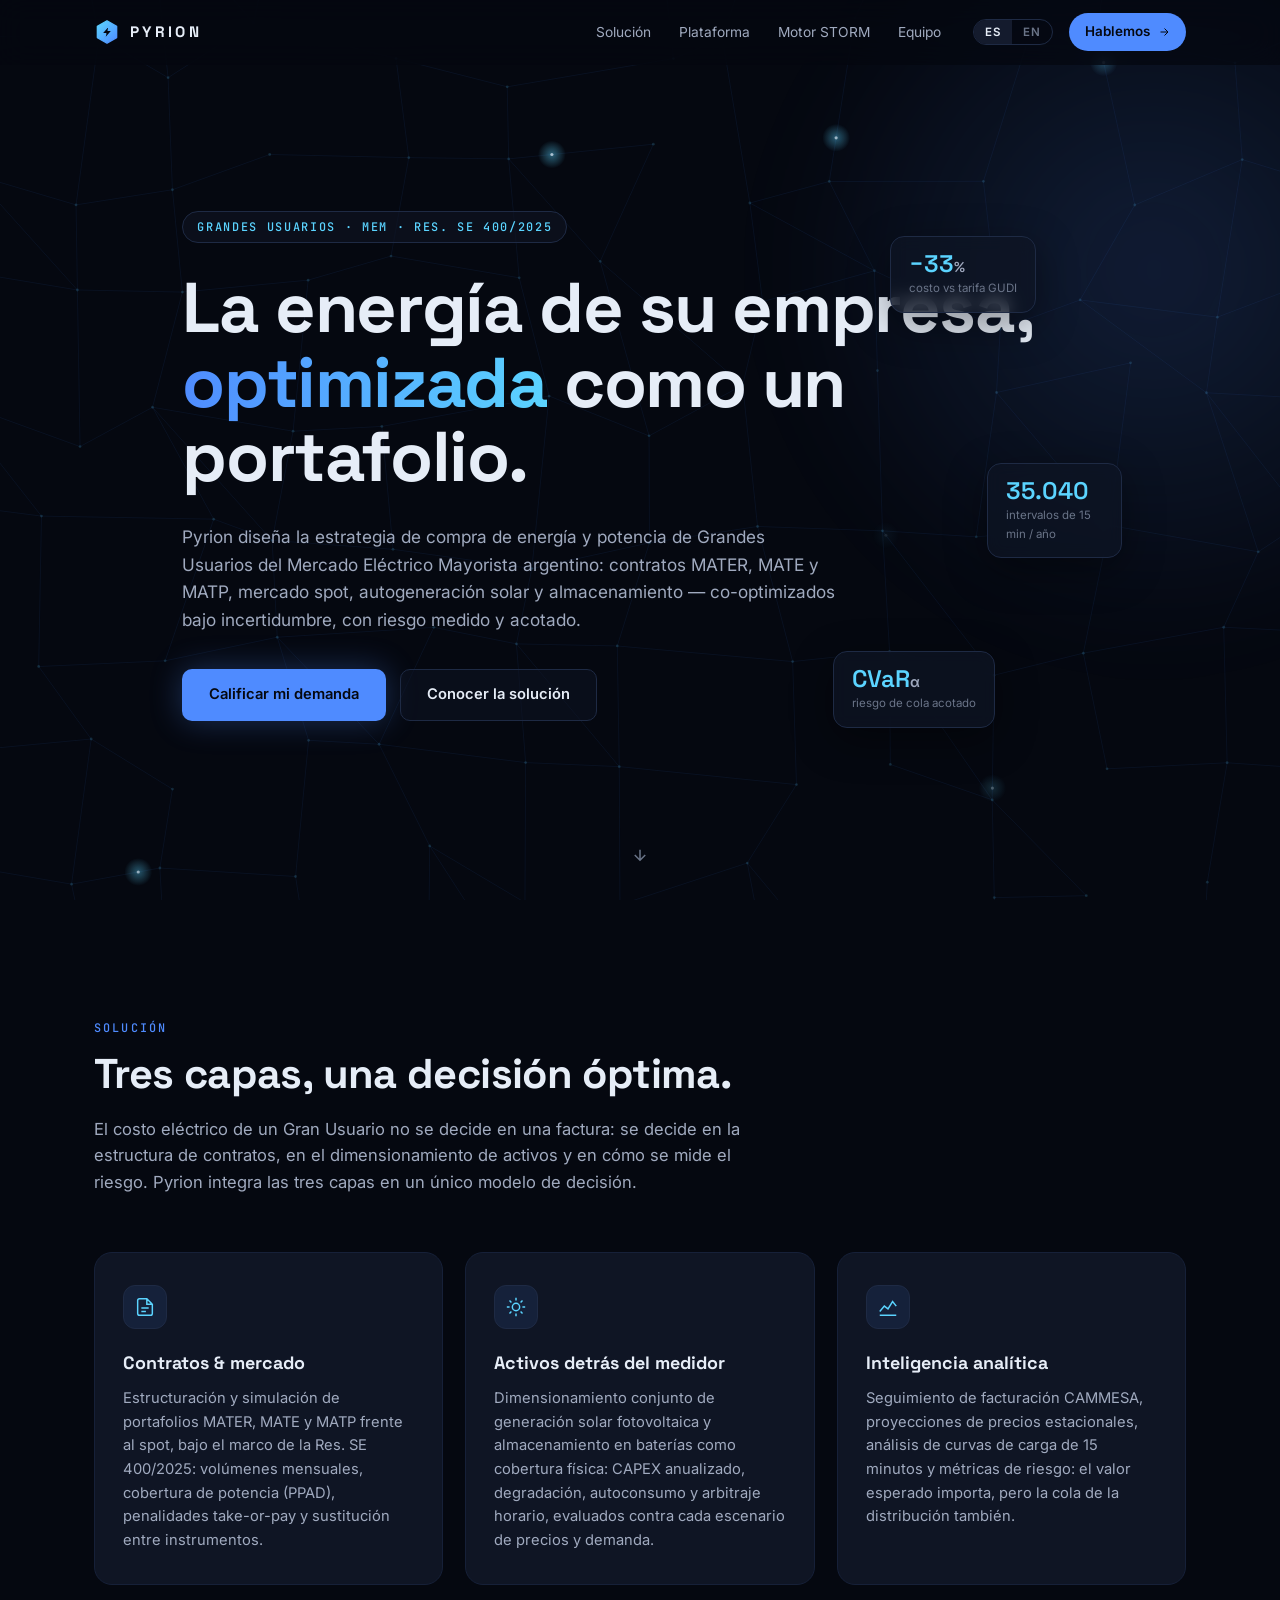
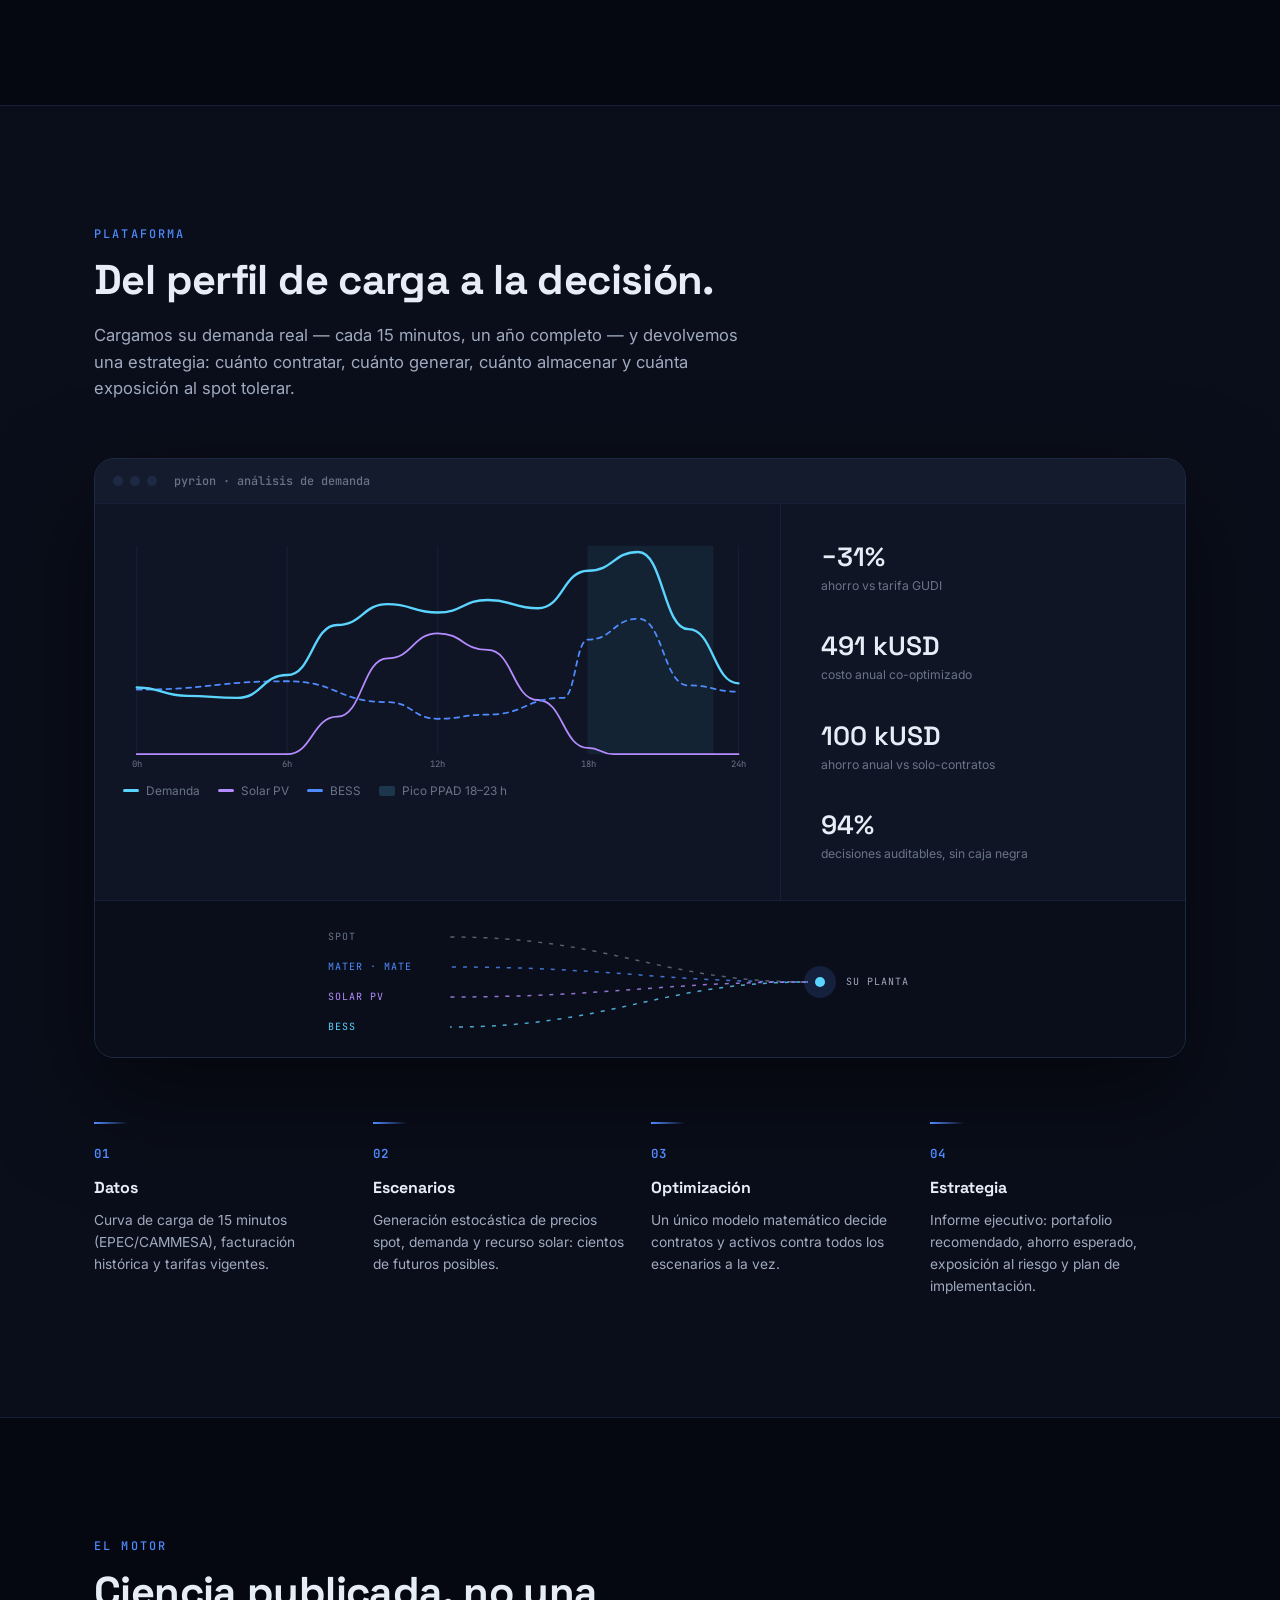
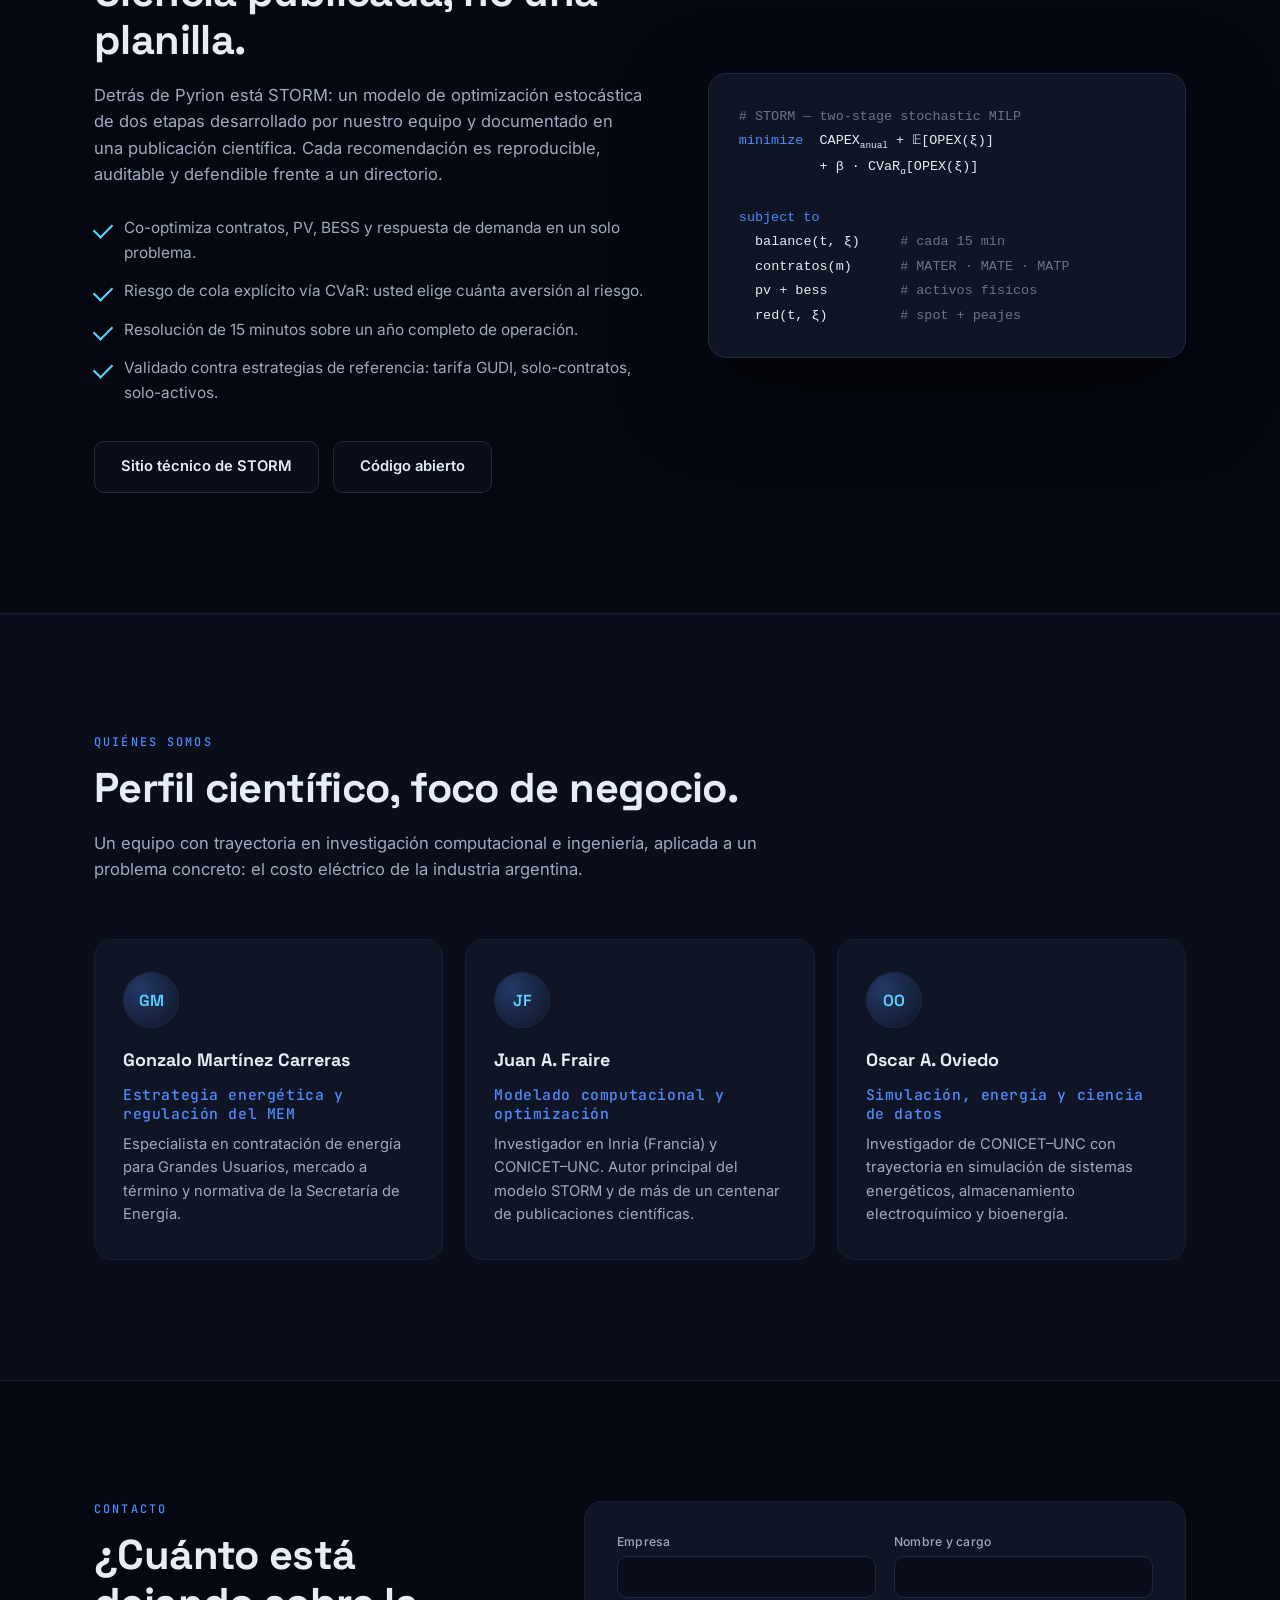
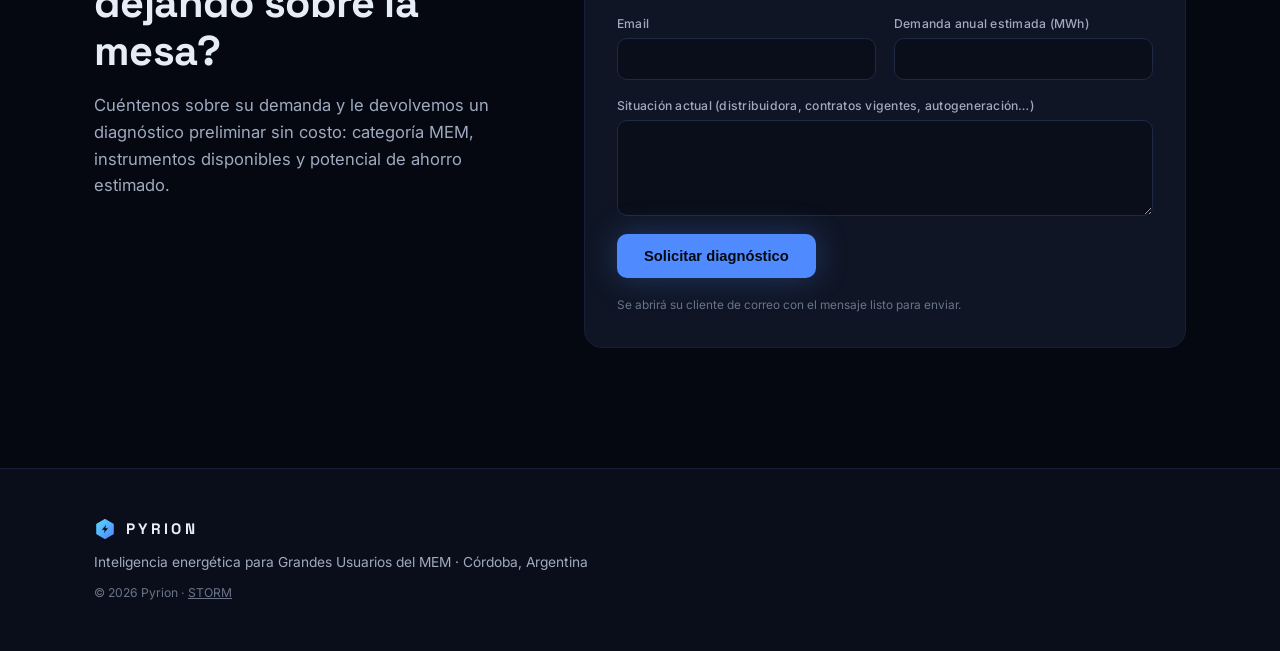
==== commit daf1e926: "Add PNG icon set, social card, and SEO metadata - PNG fallbacks rendered from the hex-bolt mark: fav" ====
--- a/index.html
+++ b/index.html
@@ -9,12 +9,77 @@
   <meta name="description" content="Pyrion optimiza contratos de energía y potencia para Grandes Usuarios del Mercado Eléctrico Mayorista argentino: MATER, MATE, MATP, spot, autogeneración PV+BESS y gestión de riesgo, con optimización estocástica de nivel científico." />
   <meta name="robots" content="index, follow" />
   <link rel="canonical" href="https://www.pyrion.com.ar/" />
+
+  <!-- Open Graph -->
+  <meta property="og:site_name" content="Pyrion" />
   <meta property="og:title" content="Pyrion — Inteligencia energética para el MEM" />
-  <meta property="og:description" content="Optimización de contratos de energía y potencia, autogeneración y riesgo para Grandes Usuarios del MEM argentino." />
+  <meta property="og:description" content="Optimización de contratos de energía y potencia (MATER, MATE, MATP, spot), autogeneración solar + baterías y gestión de riesgo para Grandes Usuarios del MEM argentino." />
   <meta property="og:type" content="website" />
   <meta property="og:url" content="https://www.pyrion.com.ar/" />
-
+  <meta property="og:locale" content="es_AR" />
+  <meta property="og:locale:alternate" content="en_US" />
+  <meta property="og:image" content="https://www.pyrion.com.ar/assets/og-card.png" />
+  <meta property="og:image:width" content="1200" />
+  <meta property="og:image:height" content="630" />
+  <meta property="og:image:alt" content="Pyrion — La energía de su empresa, optimizada como un portafolio." />
+
+  <!-- Twitter / X -->
+  <meta name="twitter:card" content="summary_large_image" />
+  <meta name="twitter:title" content="Pyrion — Inteligencia energética para el MEM" />
+  <meta name="twitter:description" content="Optimización de contratos de energía, autogeneración y riesgo para Grandes Usuarios del MEM argentino." />
+  <meta name="twitter:image" content="https://www.pyrion.com.ar/assets/og-card.png" />
+
+  <!-- Structured data -->
+  <script type="application/ld+json">
+  {
+    "@context": "https://schema.org",
+    "@graph": [
+      {
+        "@type": "ProfessionalService",
+        "@id": "https://www.pyrion.com.ar/#org",
+        "name": "Pyrion",
+        "url": "https://www.pyrion.com.ar/",
+        "logo": "https://www.pyrion.com.ar/assets/icon-512.png",
+        "image": "https://www.pyrion.com.ar/assets/og-card.png",
+        "description": "Optimización de contratos de energía y potencia, autogeneración y gestión de riesgo para Grandes Usuarios del Mercado Eléctrico Mayorista (MEM) argentino.",
+        "areaServed": { "@type": "Country", "name": "Argentina" },
+        "address": { "@type": "PostalAddress", "addressLocality": "Córdoba", "addressCountry": "AR" },
+        "knowsAbout": [
+          "Mercado Eléctrico Mayorista (MEM)",
+          "Contratos MATER, MATE y MATP",
+          "Resolución SE 400/2025",
+          "Optimización estocástica",
+          "Autogeneración solar fotovoltaica y almacenamiento (BESS)",
+          "Gestión de riesgo CVaR"
+        ],
+        "founder": [
+          { "@type": "Person", "name": "Gonzalo Martínez Carreras" },
+          { "@type": "Person", "name": "Juan A. Fraire", "affiliation": "Inria / CONICET-UNC" },
+          { "@type": "Person", "name": "Oscar A. Oviedo", "affiliation": "CONICET-UNC" }
+        ],
+        "sameAs": [
+          "https://juanfraire.github.io/storm",
+          "https://github.com/juanfraire/storm"
+        ]
+      },
+      {
+        "@type": "WebSite",
+        "@id": "https://www.pyrion.com.ar/#site",
+        "url": "https://www.pyrion.com.ar/",
+        "name": "Pyrion",
+        "inLanguage": ["es-AR", "en"],
+        "publisher": { "@id": "https://www.pyrion.com.ar/#org" }
+      }
+    ]
+  }
+  </script>
+
+  <!-- Icons -->
   <link rel="icon" type="image/svg+xml" href="assets/favicon.svg" />
+  <link rel="icon" type="image/png" sizes="32x32" href="assets/favicon-32.png" />
+  <link rel="icon" type="image/png" sizes="16x16" href="assets/favicon-16.png" />
+  <link rel="apple-touch-icon" sizes="180x180" href="assets/apple-touch-icon.png" />
+  <link rel="manifest" href="site.webmanifest" />
   <link rel="preconnect" href="https://fonts.googleapis.com" />
   <link rel="preconnect" href="https://fonts.gstatic.com" crossorigin />
   <link rel="stylesheet" href="https://fonts.googleapis.com/css2?family=Inter:wght@400;500;600;700&family=Space+Grotesk:wght@500;600;700&family=JetBrains+Mono:wght@400;500&display=swap" />
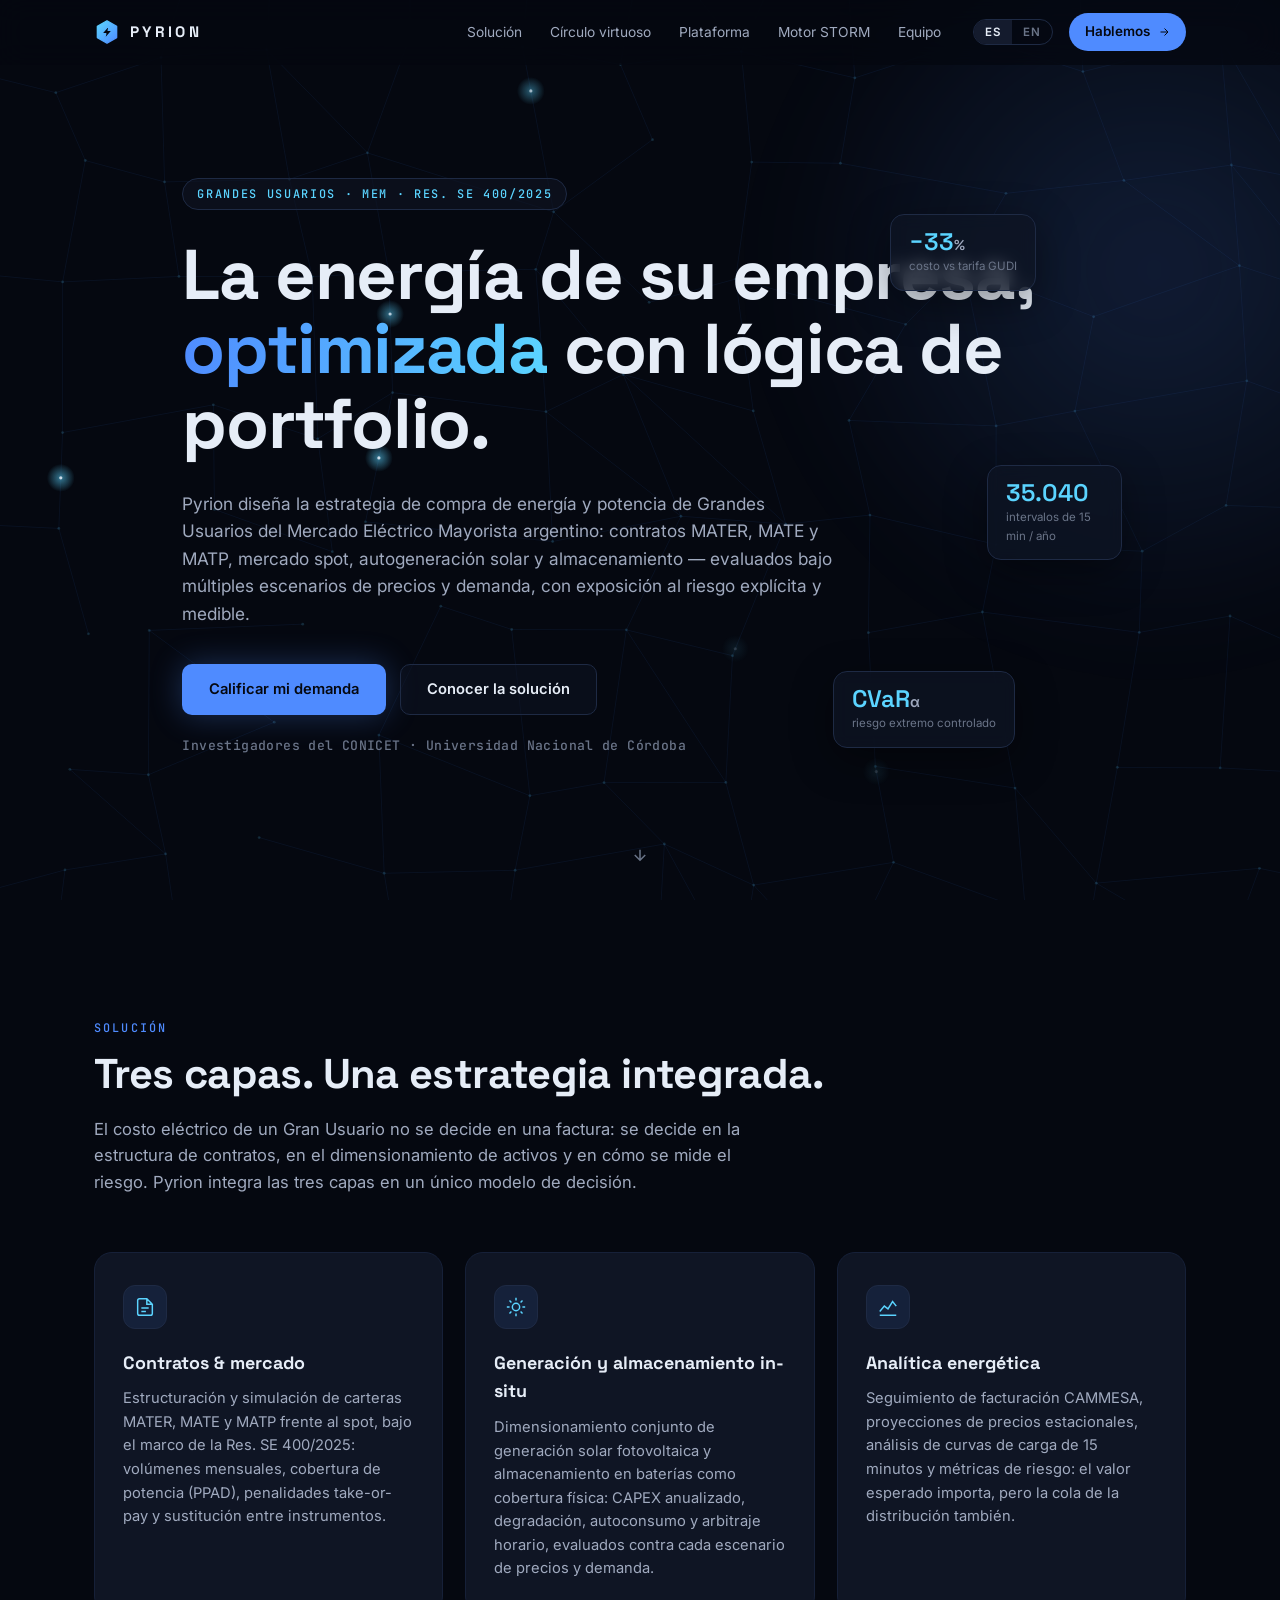
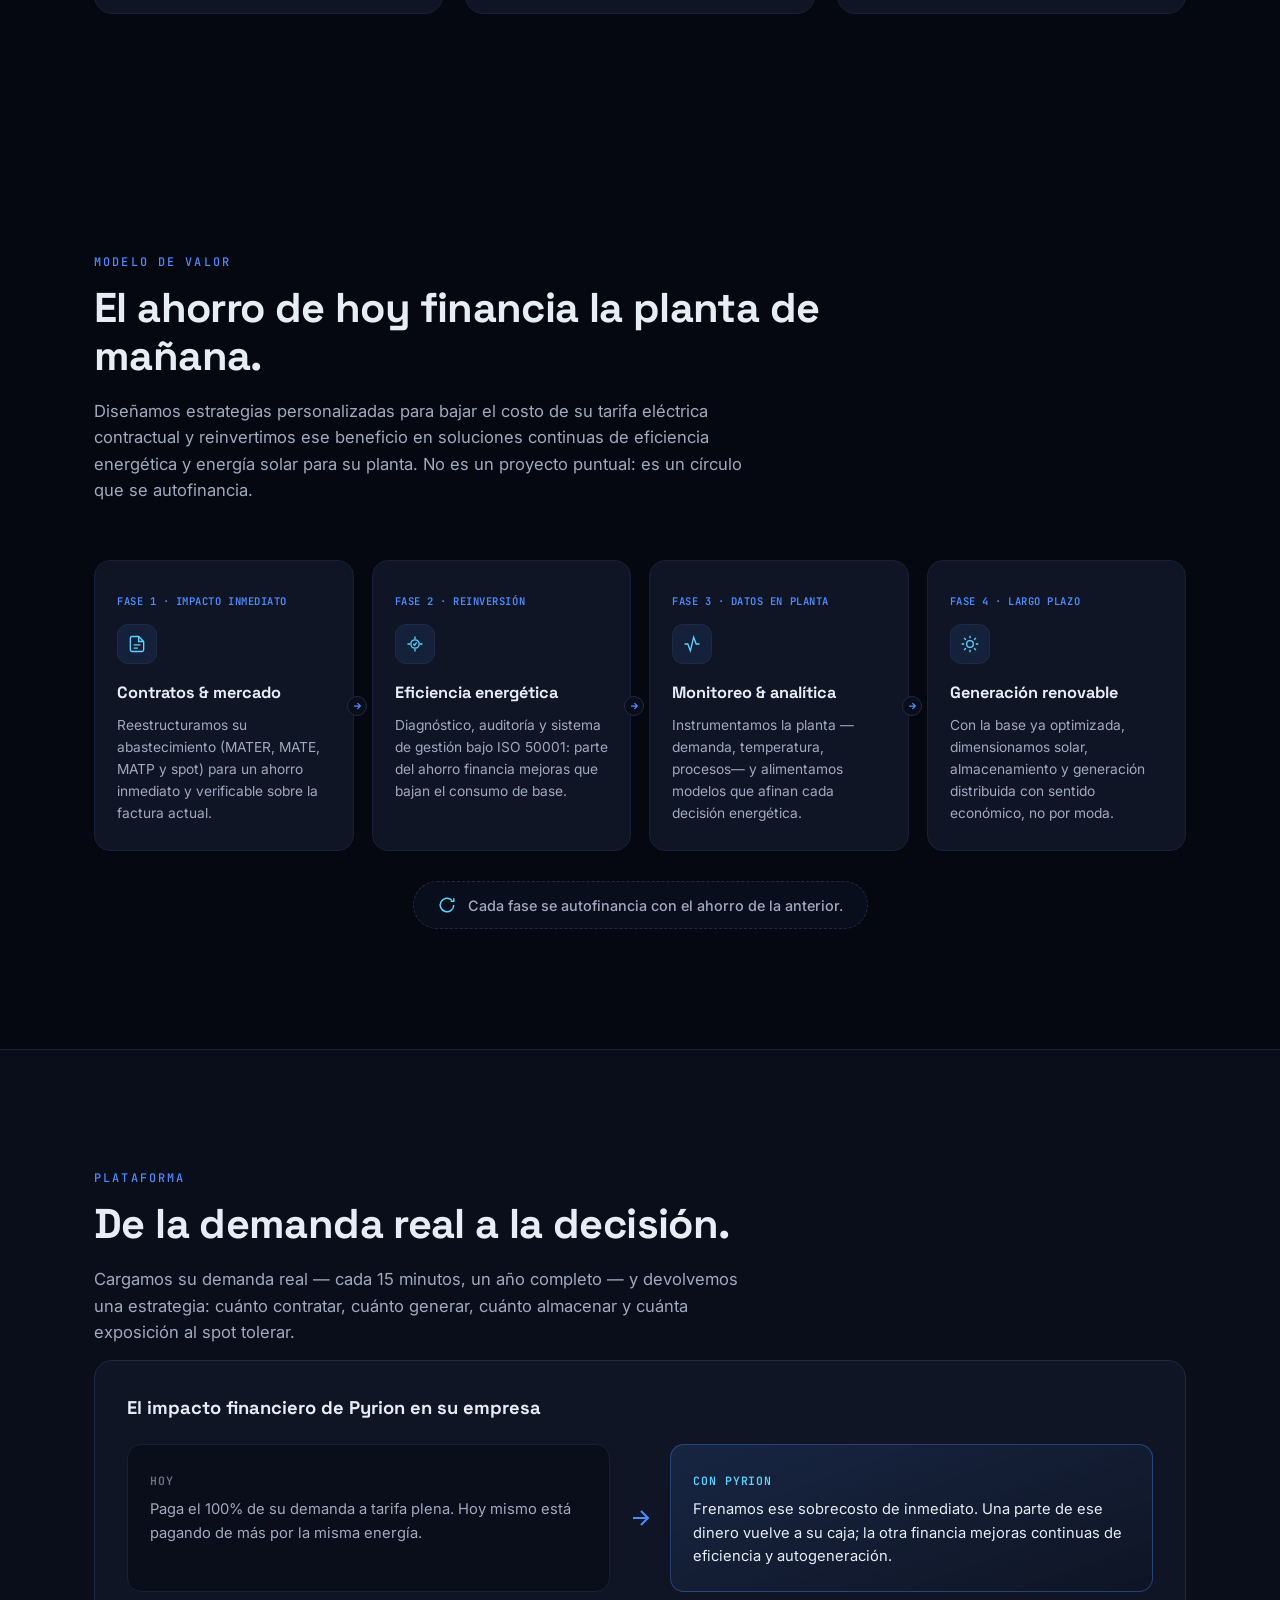
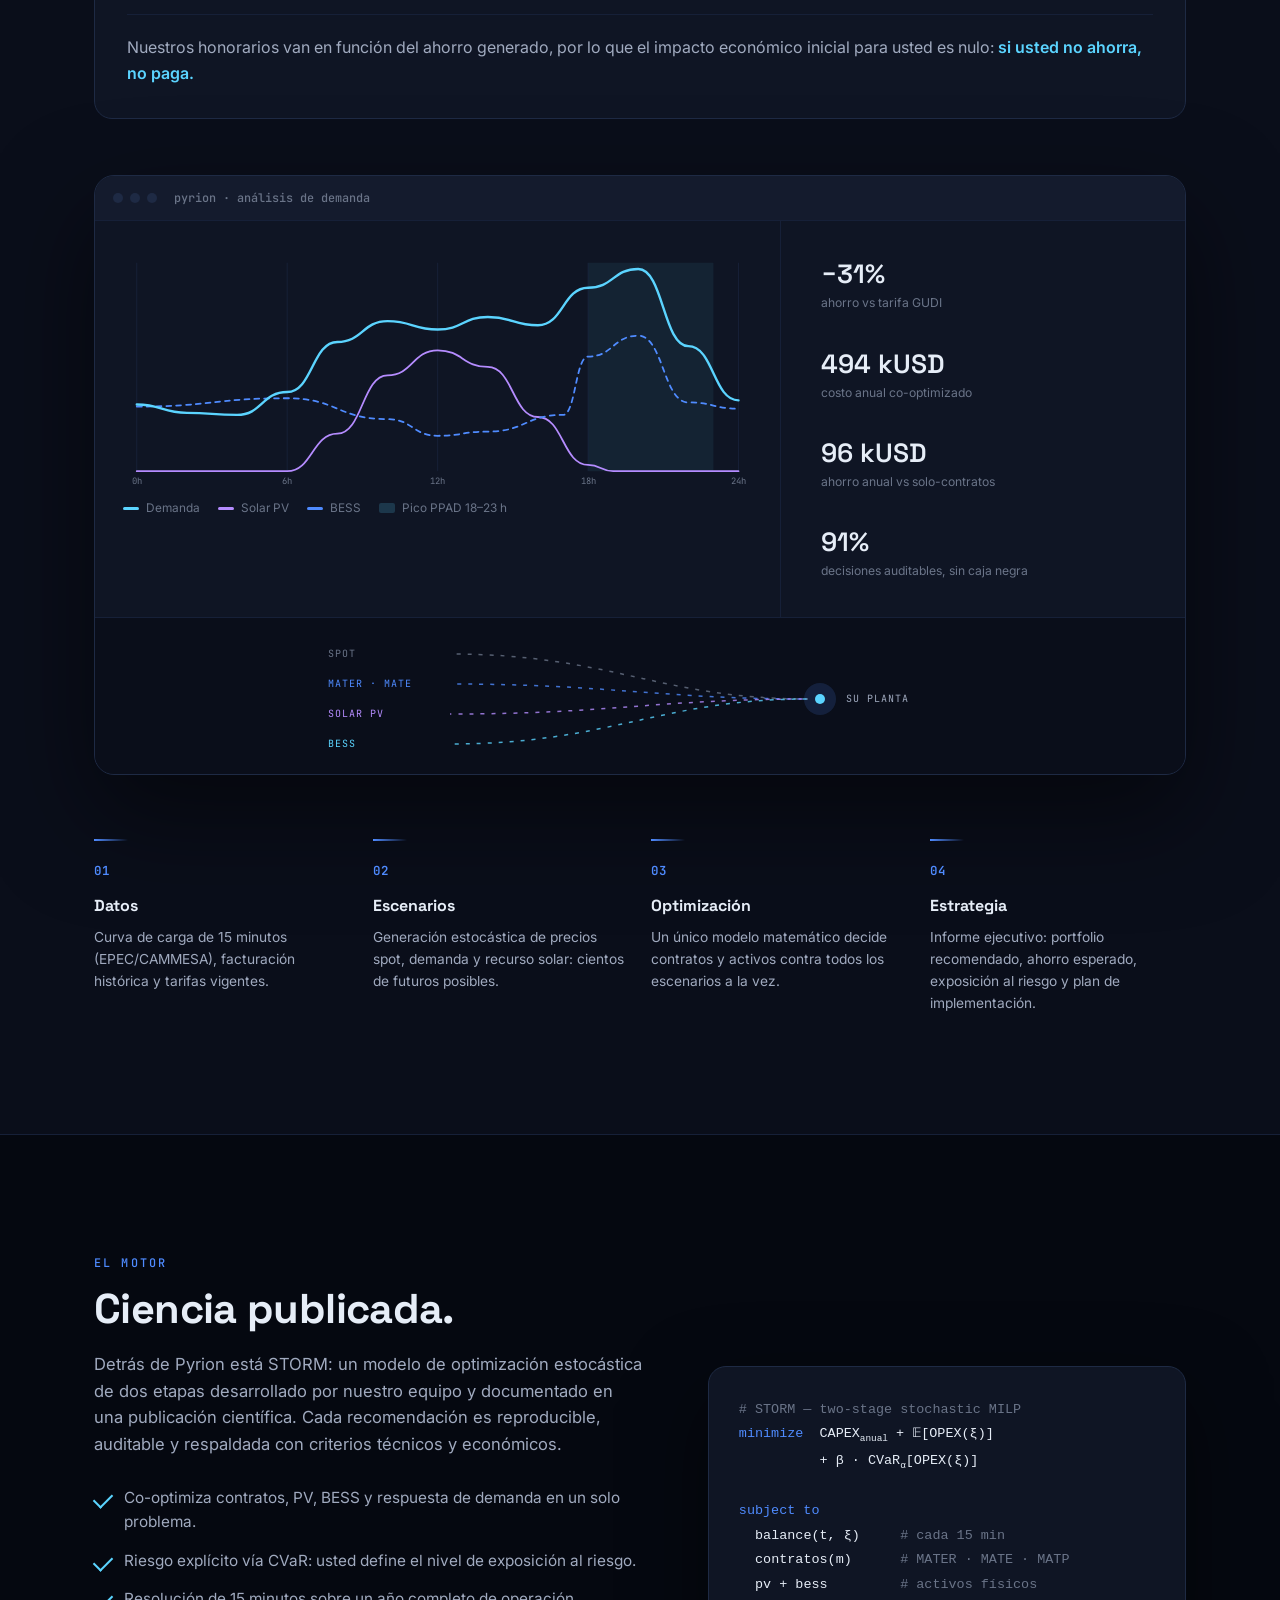
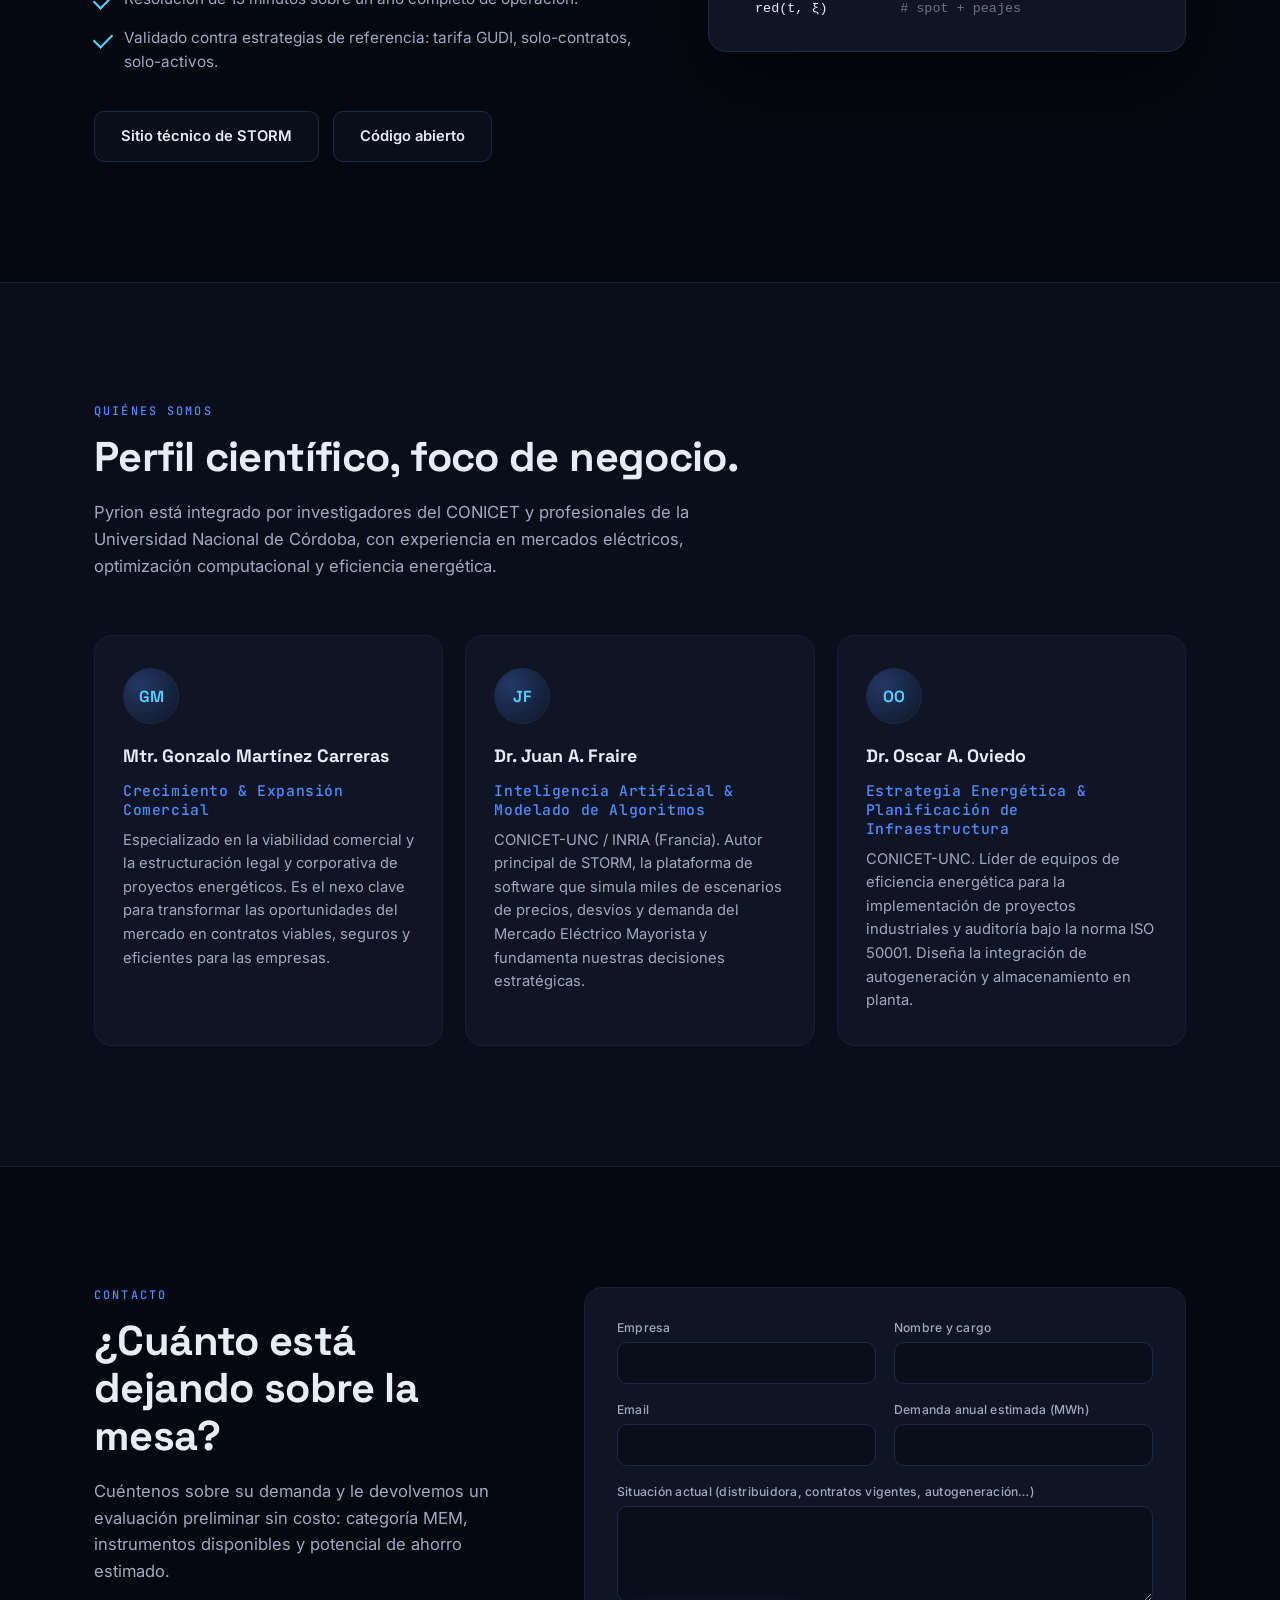
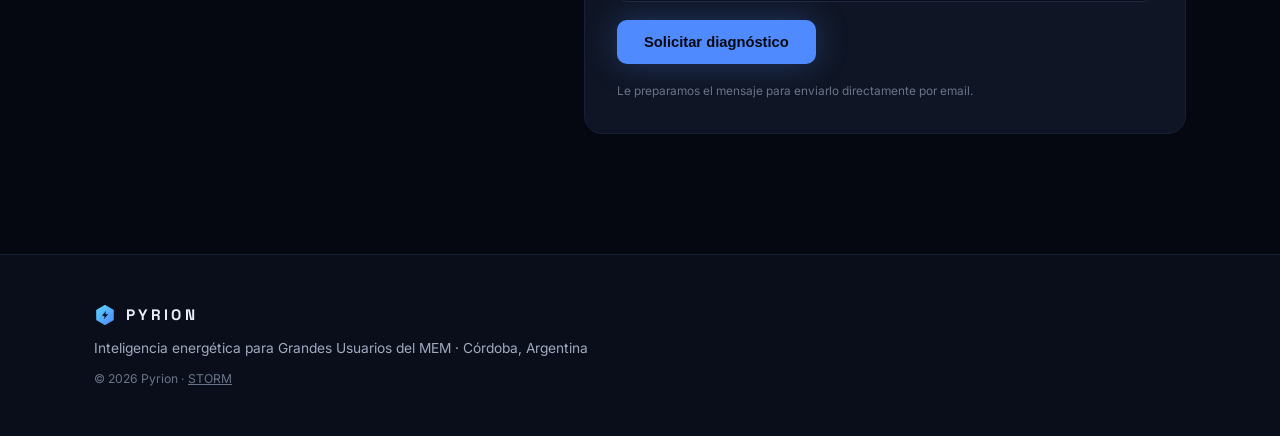
==== commit 9336f5de: "Update with Oscar's feedback" ====
--- a/index.html
+++ b/index.html
@@ -6,14 +6,14 @@
   <meta name="color-scheme" content="dark" />
   <meta name="theme-color" content="#050810" />
   <title>Pyrion — Optimización de contratos de energía para Grandes Usuarios del MEM</title>
-  <meta name="description" content="Pyrion optimiza contratos de energía y potencia para Grandes Usuarios del Mercado Eléctrico Mayorista argentino: MATER, MATE, MATP, spot, autogeneración PV+BESS y gestión de riesgo, con optimización estocástica de nivel científico." />
+  <meta name="description" content="Pyrion optimiza contratos de energía y potencia para Grandes Usuarios del MEM argentino (MATER, MATE, MATP, spot) y reinvierte el ahorro en eficiencia energética (ISO 50001), autogeneración solar y almacenamiento. Honorarios por éxito: si no ahorra, no paga." />
   <meta name="robots" content="index, follow" />
   <link rel="canonical" href="https://www.pyrion.com.ar/" />
 
   <!-- Open Graph -->
   <meta property="og:site_name" content="Pyrion" />
   <meta property="og:title" content="Pyrion — Inteligencia energética para el MEM" />
-  <meta property="og:description" content="Optimización de contratos de energía y potencia (MATER, MATE, MATP, spot), autogeneración solar + baterías y gestión de riesgo para Grandes Usuarios del MEM argentino." />
+  <meta property="og:description" content="Optimizamos sus contratos del MEM (MATER, MATE, MATP, spot) y reinvertimos el ahorro en eficiencia energética (ISO 50001) y energía solar. Honorarios por éxito: si no ahorra, no paga." />
   <meta property="og:type" content="website" />
   <meta property="og:url" content="https://www.pyrion.com.ar/" />
   <meta property="og:locale" content="es_AR" />
@@ -21,12 +21,12 @@
   <meta property="og:image" content="https://www.pyrion.com.ar/assets/og-card.png" />
   <meta property="og:image:width" content="1200" />
   <meta property="og:image:height" content="630" />
-  <meta property="og:image:alt" content="Pyrion — La energía de su empresa, optimizada como un portafolio." />
+  <meta property="og:image:alt" content="Pyrion — La energía de su empresa, optimizada con lógica de portfolio." />
 
   <!-- Twitter / X -->
   <meta name="twitter:card" content="summary_large_image" />
   <meta name="twitter:title" content="Pyrion — Inteligencia energética para el MEM" />
-  <meta name="twitter:description" content="Optimización de contratos de energía, autogeneración y riesgo para Grandes Usuarios del MEM argentino." />
+  <meta name="twitter:description" content="Contratos del MEM optimizados + eficiencia energética y solar, reinvirtiendo el ahorro. Honorarios por éxito: si no ahorra, no paga." />
   <meta name="twitter:image" content="https://www.pyrion.com.ar/assets/og-card.png" />
 
   <!-- Structured data -->
@@ -41,7 +41,7 @@
         "url": "https://www.pyrion.com.ar/",
         "logo": "https://www.pyrion.com.ar/assets/icon-512.png",
         "image": "https://www.pyrion.com.ar/assets/og-card.png",
-        "description": "Optimización de contratos de energía y potencia, autogeneración y gestión de riesgo para Grandes Usuarios del Mercado Eléctrico Mayorista (MEM) argentino.",
+        "description": "Optimización de contratos de energía y potencia para Grandes Usuarios del MEM argentino, con reinversión del ahorro en eficiencia energética (ISO 50001), autogeneración solar y almacenamiento. Modelo de honorarios por éxito.",
         "areaServed": { "@type": "Country", "name": "Argentina" },
         "address": { "@type": "PostalAddress", "addressLocality": "Córdoba", "addressCountry": "AR" },
         "knowsAbout": [
@@ -49,6 +49,7 @@
           "Contratos MATER, MATE y MATP",
           "Resolución SE 400/2025",
           "Optimización estocástica",
+          "Eficiencia energética y norma ISO 50001",
           "Autogeneración solar fotovoltaica y almacenamiento (BESS)",
           "Gestión de riesgo CVaR"
         ],
@@ -97,6 +98,7 @@
       </a>
       <div class="nav-links">
         <a href="#solucion" data-i18n="nav.solution">Solución</a>
+        <a href="#circulo" data-i18n="nav.cycle">Círculo virtuoso</a>
         <a href="#plataforma" data-i18n="nav.platform">Plataforma</a>
         <a href="#storm" data-i18n="nav.engine">Motor STORM</a>
         <a href="#equipo" data-i18n="nav.team">Equipo</a>
@@ -138,6 +140,8 @@
         <a class="btn btn-primary" href="#contacto" data-i18n="hero.cta1">Calificar mi demanda</a>
         <a class="btn btn-ghost" href="#solucion" data-i18n="hero.cta2">Conocer la solución</a>
       </div>
+
+      <p class="hero-trust" data-i18n="hero.trust">Investigadores del CONICET · Universidad Nacional de Córdoba</p>
 
       <!-- floating metric chips (mouse-parallax layers) -->
       <div class="hero-chips" aria-hidden="true">
@@ -213,16 +217,92 @@
       </div>
     </section>
 
+    <!-- ============================================== CÍRCULO VIRTUOSO -->
+    <section class="section" id="circulo">
+      <div class="container">
+        <span class="kicker reveal" data-i18n="cycle.kicker">Modelo de valor</span>
+        <h2 class="h-section reveal" data-i18n="cycle.title">El ahorro de hoy financia la planta de mañana.</h2>
+        <p class="section-lede reveal" data-i18n="cycle.lede">
+          Diseñamos estrategias personalizadas para bajar el costo de su tarifa eléctrica
+          contractual y reinvertimos ese beneficio en soluciones continuas de eficiencia
+          energética y energía solar para su planta. No es un proyecto puntual: es un círculo
+          que se autofinancia.
+        </p>
+
+        <div class="cycle">
+          <article class="phase reveal">
+            <span class="phase-tag" data-i18n="cycle.p1.tag">Fase 1 · Impacto inmediato</span>
+            <div class="phase-icon" aria-hidden="true">
+              <svg viewBox="0 0 24 24" fill="none" stroke="currentColor" stroke-width="1.6"><path d="M14 3v6h6M14 3l6 6M6 21h12a2 2 0 0 0 2-2V9l-6-6H6a2 2 0 0 0-2 2v14a2 2 0 0 0 2 2z"/><path d="M8 13h8M8 17h5"/></svg>
+            </div>
+            <h3 data-i18n="cycle.p1.title">Contratos &amp; mercado</h3>
+            <p data-i18n="cycle.p1.body">Reestructuramos su abastecimiento (MATER, MATE, MATP y spot) para un ahorro inmediato y verificable sobre la factura actual.</p>
+          </article>
+          <article class="phase reveal">
+            <span class="phase-tag" data-i18n="cycle.p2.tag">Fase 2 · Reinversión</span>
+            <div class="phase-icon" aria-hidden="true">
+              <svg viewBox="0 0 24 24" fill="none" stroke="currentColor" stroke-width="1.6"><path d="M12 3v3M12 18v3M3 12h3M18 12h3"/><circle cx="12" cy="12" r="5"/><path d="M10 12l1.5 1.5L14 10"/></svg>
+            </div>
+            <h3 data-i18n="cycle.p2.title">Eficiencia energética</h3>
+            <p data-i18n="cycle.p2.body">Diagnóstico, auditoría y sistema de gestión bajo ISO 50001: parte del ahorro financia mejoras que bajan el consumo de base.</p>
+          </article>
+          <article class="phase reveal">
+            <span class="phase-tag" data-i18n="cycle.p3.tag">Fase 3 · Datos en planta</span>
+            <div class="phase-icon" aria-hidden="true">
+              <svg viewBox="0 0 24 24" fill="none" stroke="currentColor" stroke-width="1.6"><path d="M3 12h4l3 8 4-16 3 8h4"/></svg>
+            </div>
+            <h3 data-i18n="cycle.p3.title">Monitoreo &amp; analítica</h3>
+            <p data-i18n="cycle.p3.body">Instrumentamos la planta —demanda, temperatura, procesos— y alimentamos modelos que afinan cada decisión energética.</p>
+          </article>
+          <article class="phase reveal">
+            <span class="phase-tag" data-i18n="cycle.p4.tag">Fase 4 · Largo plazo</span>
+            <div class="phase-icon" aria-hidden="true">
+              <svg viewBox="0 0 24 24" fill="none" stroke="currentColor" stroke-width="1.6"><circle cx="12" cy="12" r="4"/><path d="M12 2v3M12 19v3M2 12h3M19 12h3M4.9 4.9l2.1 2.1M17 17l2.1 2.1M19.1 4.9 17 7M7 17l-2.1 2.1"/></svg>
+            </div>
+            <h3 data-i18n="cycle.p4.title">Generación renovable</h3>
+            <p data-i18n="cycle.p4.body">Con la base ya optimizada, dimensionamos solar, almacenamiento y generación distribuida con sentido económico, no por moda.</p>
+          </article>
+        </div>
+
+        <div class="cycle-loop reveal" aria-hidden="false">
+          <svg width="18" height="18" viewBox="0 0 24 24" fill="none" stroke="currentColor" stroke-width="2"><path d="M21 12a9 9 0 1 1-2.64-6.36"/><path d="M21 3v4h-4"/></svg>
+          <span data-i18n="cycle.loop">Cada fase se autofinancia con el ahorro de la anterior.</span>
+        </div>
+      </div>
+    </section>
+
     <!-- ============================================== PLATAFORMA / DASHBOARD -->
     <section class="section section-alt" id="plataforma">
       <div class="container">
         <span class="kicker reveal" data-i18n="dash.kicker">Plataforma</span>
-        <h2 class="h-section reveal" data-i18n="dash.title">Del perfil de carga a la decisión.</h2>
+        <h2 class="h-section reveal" data-i18n="dash.title">De la demanda real a la decisión.</h2>
         <p class="section-lede reveal" data-i18n="dash.lede">
           Cargamos su demanda real — cada 15 minutos, un año completo — y devolvemos una
           estrategia: cuánto contratar, cuánto generar, cuánto almacenar y cuánta exposición
           al spot tolerar.
         </p>
+
+        <!-- financial impact: Hoy vs Con Pyrion + honorarios por éxito -->
+        <div class="impact reveal">
+          <h3 class="impact-title" data-i18n="impact.title">El impacto financiero de Pyrion en su empresa</h3>
+          <div class="impact-compare">
+            <div class="impact-card impact-today">
+              <span class="impact-label" data-i18n="impact.today.label">Hoy</span>
+              <p data-i18n="impact.today.body">Paga el 100% de su demanda a tarifa plena. Hoy mismo está pagando de más por la misma energía.</p>
+            </div>
+            <div class="impact-arrow" aria-hidden="true">
+              <svg width="24" height="24" viewBox="0 0 24 24" fill="none" stroke="currentColor" stroke-width="2"><path d="M5 12h14M13 5l7 7-7 7"/></svg>
+            </div>
+            <div class="impact-card impact-pyrion">
+              <span class="impact-label" data-i18n="impact.pyrion.label">Con Pyrion</span>
+              <p data-i18n="impact.pyrion.body">Frenamos ese sobrecosto de inmediato. Una parte de ese dinero vuelve a su caja; la otra financia mejoras continuas de eficiencia y autogeneración.</p>
+            </div>
+          </div>
+          <p class="impact-fee">
+            <span data-i18n="impact.fee">Nuestros honorarios van en función del ahorro generado, por lo que el impacto económico inicial para usted es nulo:</span>
+            <strong data-i18n="impact.fee.strong">si usted no ahorra, no paga.</strong>
+          </p>
+        </div>
 
         <div class="dash reveal">
           <div class="dash-head">
@@ -341,21 +421,21 @@
         <div class="cards-3">
           <article class="card person reveal">
             <div class="avatar" aria-hidden="true">GM</div>
-            <h3>Gonzalo Martínez Carreras</h3>
-            <p class="person-role" data-i18n="team.p1.role">Estrategia energética y regulación del MEM</p>
-            <p data-i18n="team.p1.bio">Especialista en contratación de energía para Grandes Usuarios, mercado a término y normativa de la Secretaría de Energía.</p>
+            <h3 data-i18n="team.p1.name">Mtr. Gonzalo Martínez Carreras</h3>
+            <p class="person-role" data-i18n="team.p1.role">Crecimiento &amp; Expansión Comercial</p>
+            <p data-i18n="team.p1.bio">Especializado en la viabilidad comercial y la estructuración legal y corporativa de proyectos energéticos. Es el nexo clave para transformar las oportunidades del mercado en contratos viables, seguros y eficientes para las empresas.</p>
           </article>
           <article class="card person reveal">
             <div class="avatar" aria-hidden="true">JF</div>
-            <h3>Juan A. Fraire</h3>
-            <p class="person-role" data-i18n="team.p2.role">Modelado computacional y optimización</p>
-            <p data-i18n="team.p2.bio">Investigador en Inria (Francia) y CONICET–UNC. Autor principal del modelo STORM y de más de un centenar de publicaciones científicas.</p>
+            <h3 data-i18n="team.p2.name">Dr. Juan A. Fraire</h3>
+            <p class="person-role" data-i18n="team.p2.role">Inteligencia Artificial &amp; Modelado de Algoritmos</p>
+            <p data-i18n="team.p2.bio">CONICET-UNC / INRIA (Francia). Autor principal de STORM, la plataforma de software que simula miles de escenarios de precios, desvíos y demanda del Mercado Eléctrico Mayorista y fundamenta nuestras decisiones estratégicas.</p>
           </article>
           <article class="card person reveal">
             <div class="avatar" aria-hidden="true">OO</div>
-            <h3>Oscar A. Oviedo</h3>
-            <p class="person-role" data-i18n="team.p3.role">Simulación, energía y ciencia de datos</p>
-            <p data-i18n="team.p3.bio">Investigador de CONICET–UNC con trayectoria en simulación de sistemas energéticos, almacenamiento electroquímico y bioenergía.</p>
+            <h3 data-i18n="team.p3.name">Dr. Oscar A. Oviedo</h3>
+            <p class="person-role" data-i18n="team.p3.role">Estrategia Energética &amp; Planificación de Infraestructura</p>
+            <p data-i18n="team.p3.bio">CONICET-UNC. Líder de equipos de eficiencia energética para la implementación de proyectos industriales y auditoría bajo la norma ISO 50001. Diseña la integración de autogeneración y almacenamiento en planta.</p>
           </article>
         </div>
       </div>
--- a/styles.css
+++ b/styles.css
@@ -461,8 +461,105 @@
 .footer-fine { font-size: 0.76rem !important; color: var(--text-3) !important; }
 .footer-fine a { color: var(--text-3); }
 
+/* ───────────────────────── hero trust line ─────────────────────── */
+.hero-trust {
+  margin-top: 22px;
+  font: 500 0.82rem var(--font-mono);
+  letter-spacing: 0.03em;
+  color: var(--text-3);
+}
+
+/* ───────────────────────── círculo virtuoso ─────────────────────── */
+.cycle {
+  display: grid; grid-template-columns: repeat(4, 1fr);
+  gap: 18px; margin-top: 56px; position: relative;
+}
+.phase {
+  position: relative;
+  background: var(--bg-2);
+  border: 1px solid var(--border-soft);
+  border-radius: 16px; padding: 26px 22px;
+  transition: transform 0.4s var(--ease), border-color 0.4s, box-shadow 0.4s;
+}
+.phase:hover {
+  transform: translateY(-5px);
+  border-color: var(--border);
+  box-shadow: 0 22px 54px rgba(0, 0, 0, 0.42), 0 0 0 1px rgba(79, 139, 255, 0.12);
+}
+.phase:not(:last-child)::after {
+  content: ''; position: absolute; right: -14px; top: 50%; z-index: 2;
+  width: 18px; height: 18px; transform: translateY(-50%);
+  background: var(--bg-1); border: 1px solid var(--border); border-radius: 50%;
+  background-image: url("data:image/svg+xml,%3Csvg xmlns='http://www.w3.org/2000/svg' width='10' height='10' viewBox='0 0 24 24' fill='none' stroke='%234F8BFF' stroke-width='3'%3E%3Cpath d='M5 12h14M13 5l7 7-7 7'/%3E%3C/svg%3E");
+  background-repeat: no-repeat; background-position: center;
+}
+.phase-tag {
+  display: inline-block;
+  font: 600 0.66rem var(--font-mono);
+  letter-spacing: 0.05em; text-transform: uppercase;
+  color: var(--azure); margin-bottom: 16px;
+}
+.phase-icon {
+  width: 40px; height: 40px; margin-bottom: 16px;
+  display: grid; place-items: center;
+  color: var(--cyan);
+  background: rgba(79, 139, 255, 0.1);
+  border: 1px solid var(--border); border-radius: 11px;
+}
+.phase-icon svg { width: 20px; height: 20px; }
+.phase h3 { font-family: var(--font-disp); font-size: 1.02rem; margin-bottom: 8px; }
+.phase p { font-size: 0.86rem; color: var(--text-2); }
+
+.cycle-loop {
+  display: flex; align-items: center; gap: 12px; width: fit-content;
+  margin: 30px auto 0; padding: 14px 24px;
+  border: 1px dashed var(--border); border-radius: 999px;
+  background: rgba(79, 139, 255, 0.05);
+  color: var(--text-2); font: 500 0.9rem var(--font-sans);
+}
+.cycle-loop svg { color: var(--cyan); flex: none; }
+
+/* ───────────────────────── impacto financiero ─────────────────────── */
+.impact {
+  margin: 14px 0 44px;
+  background: var(--bg-2);
+  border: 1px solid var(--border);
+  border-radius: 18px; padding: 32px;
+}
+.impact-title { font-family: var(--font-disp); font-size: 1.15rem; margin-bottom: 22px; }
+.impact-compare {
+  display: grid; grid-template-columns: 1fr auto 1fr;
+  align-items: stretch; gap: 18px;
+}
+.impact-card { border-radius: 14px; padding: 22px; border: 1px solid var(--border-soft); }
+.impact-today { background: var(--bg-1); }
+.impact-pyrion {
+  background: linear-gradient(160deg, rgba(79, 139, 255, 0.14), rgba(15, 21, 36, 0.6));
+  border-color: rgba(79, 139, 255, 0.35);
+}
+.impact-label {
+  display: inline-block;
+  font: 600 0.72rem var(--font-mono);
+  letter-spacing: 0.08em; text-transform: uppercase; margin-bottom: 10px;
+}
+.impact-today .impact-label { color: var(--text-3); }
+.impact-pyrion .impact-label { color: var(--cyan); }
+.impact-card p { font-size: 0.92rem; color: var(--text-2); }
+.impact-pyrion p { color: var(--text-1); }
+.impact-arrow { display: grid; place-items: center; color: var(--azure); }
+.impact-fee {
+  margin-top: 22px; padding-top: 20px;
+  border-top: 1px solid var(--border-soft);
+  font-size: 1rem; color: var(--text-2);
+}
+.impact-fee strong { color: var(--cyan); font-weight: 600; }
+
 /* ───────────────────────── responsive ─────────────────────── */
 @media (max-width: 960px) {
+  .cycle { grid-template-columns: 1fr 1fr; }
+  .phase:not(:last-child)::after { display: none; }
+  .impact-compare { grid-template-columns: 1fr; }
+  .impact-arrow svg { transform: rotate(90deg); }
   .nav-links { display: none; }
   .cards-3 { grid-template-columns: 1fr; }
   .steps { grid-template-columns: 1fr 1fr; }
@@ -478,6 +575,7 @@
   .steps { grid-template-columns: 1fr; }
   .form-row { grid-template-columns: 1fr; }
   .dash-kpis { grid-template-columns: 1fr; }
+  .cycle { grid-template-columns: 1fr; }
 }
 
 /* reduced motion */
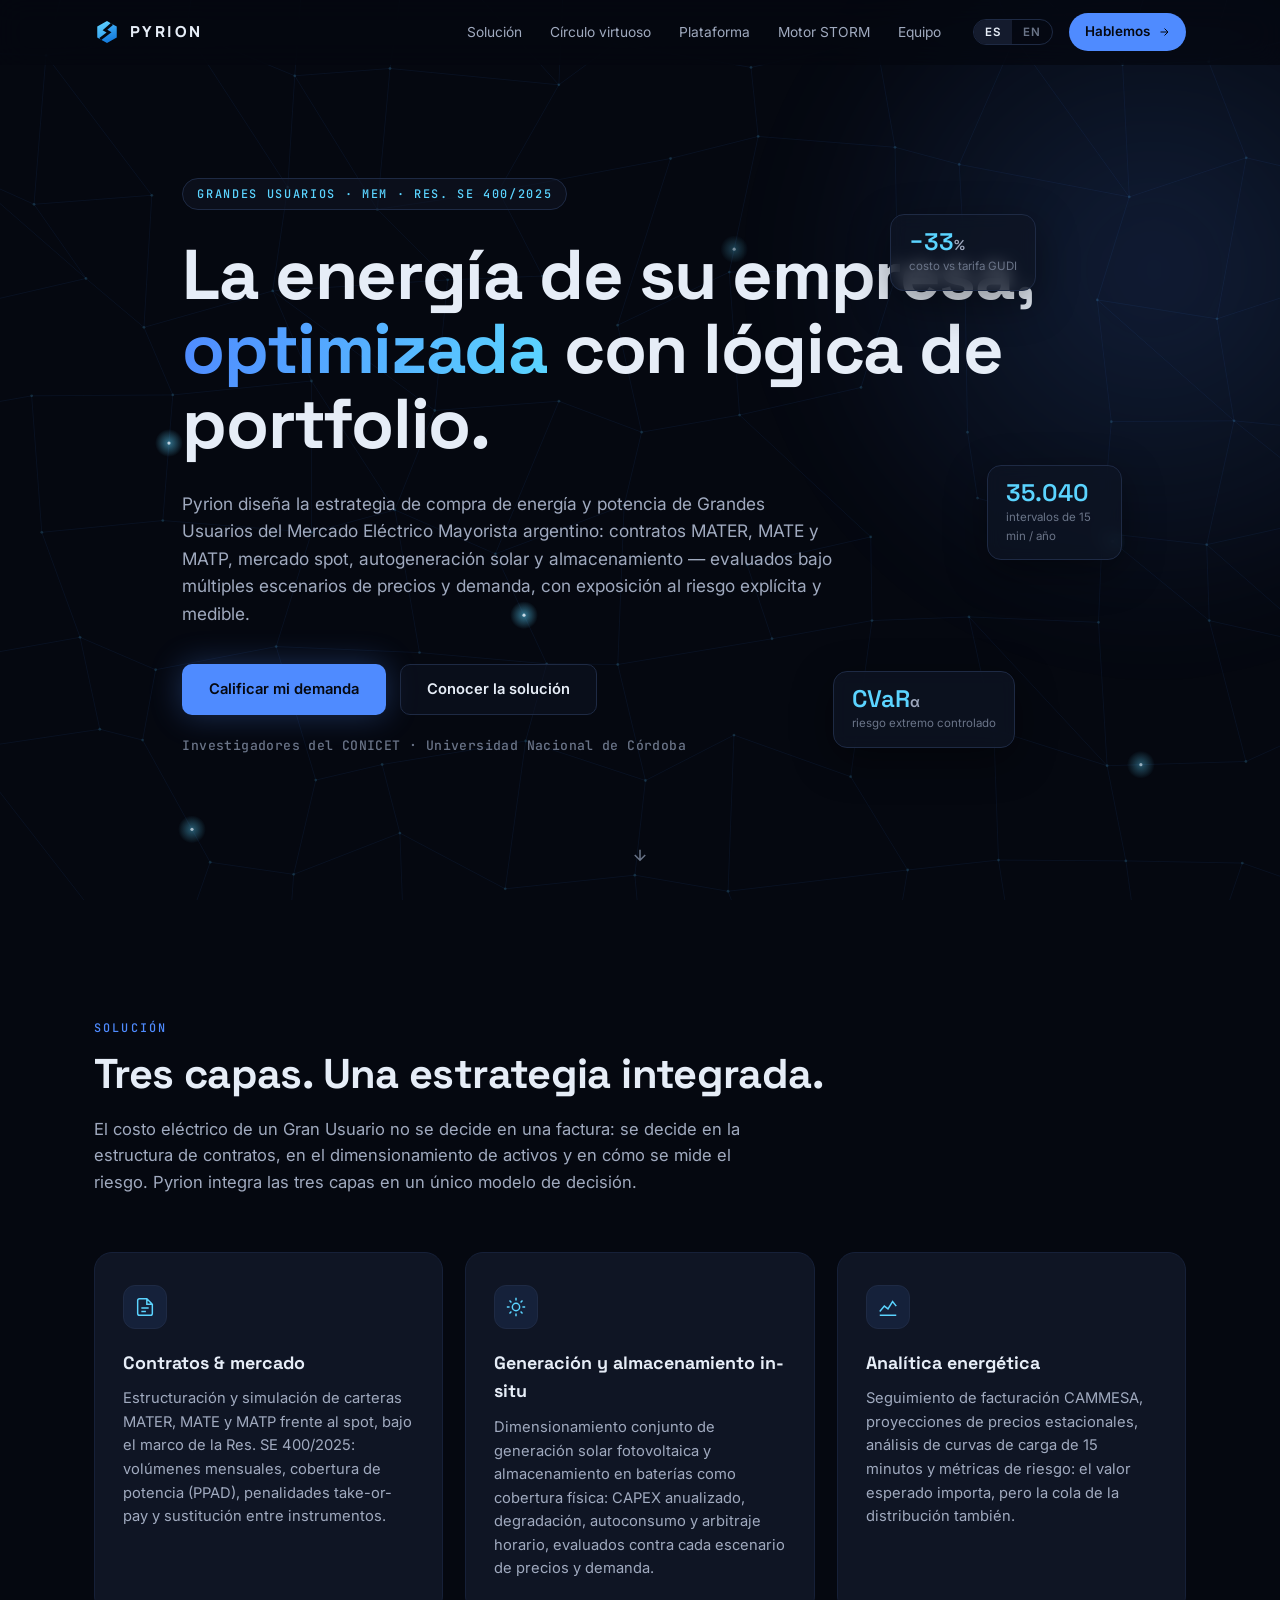
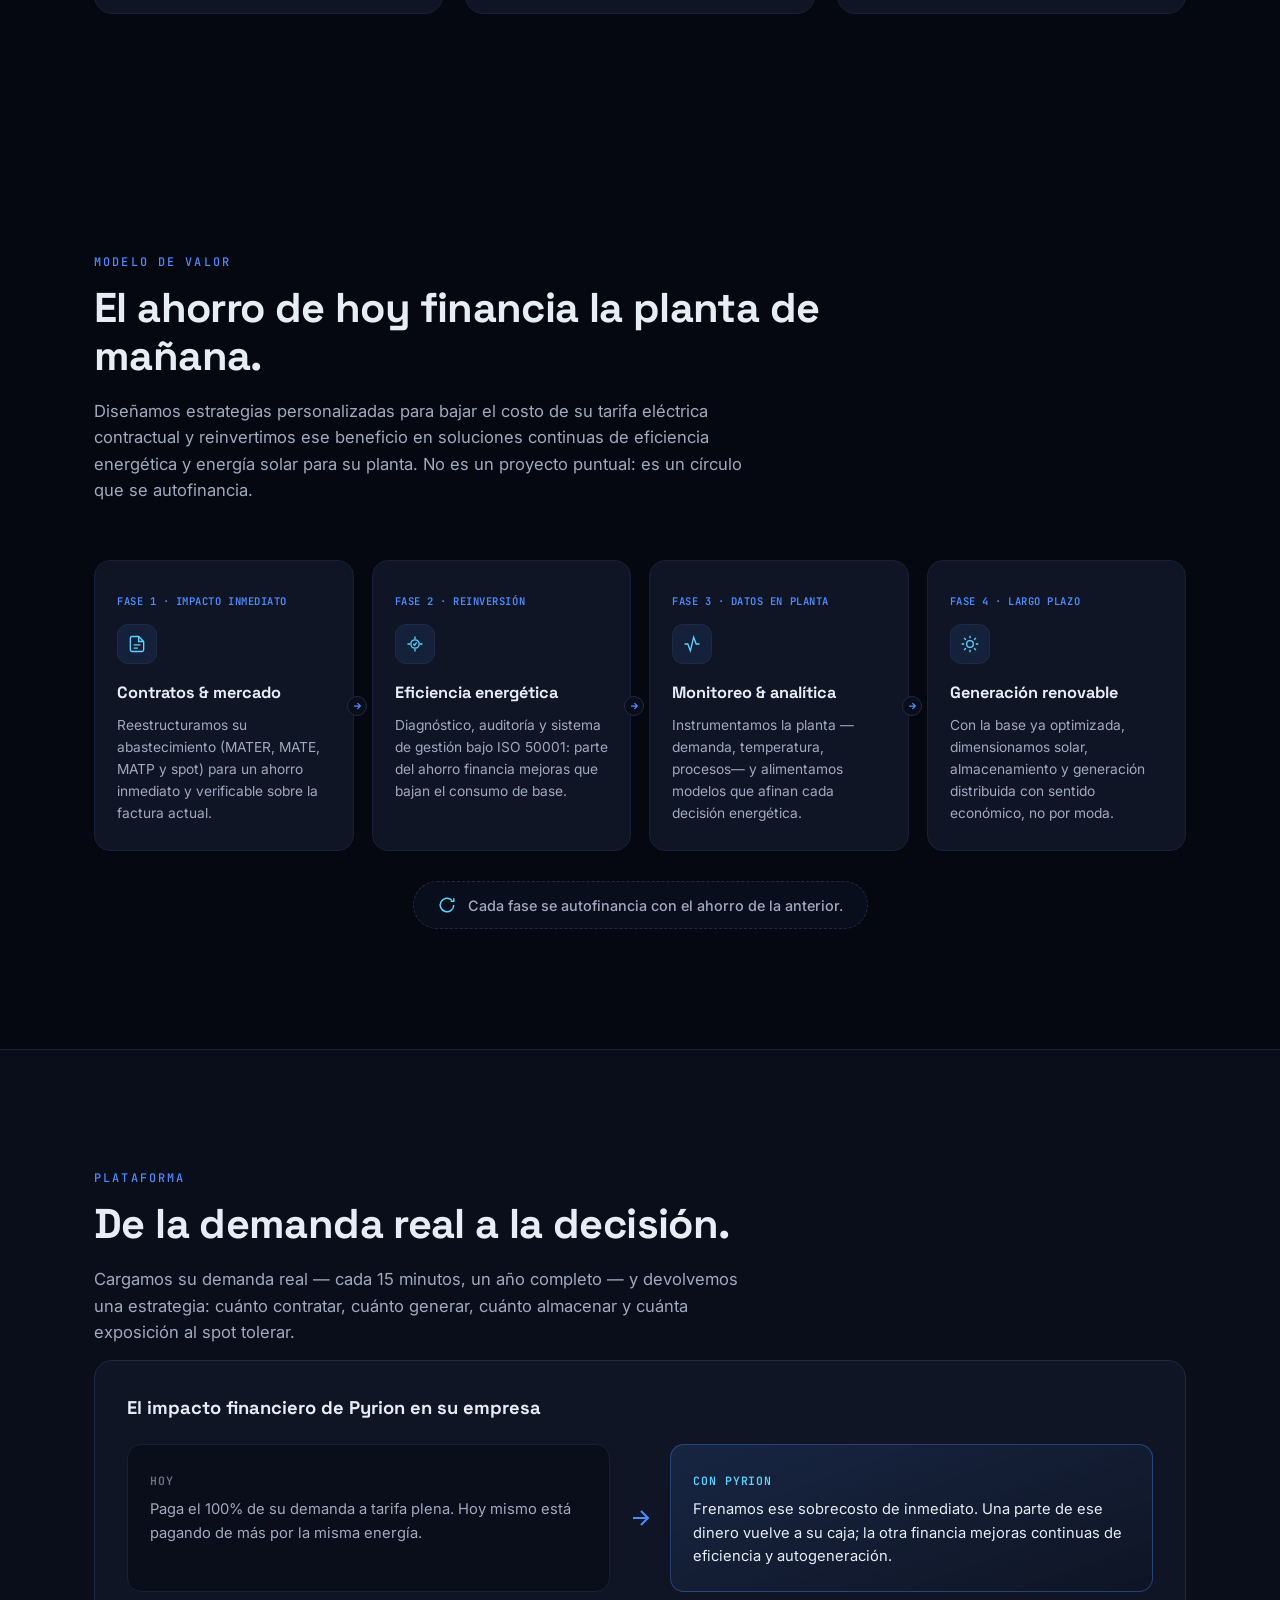
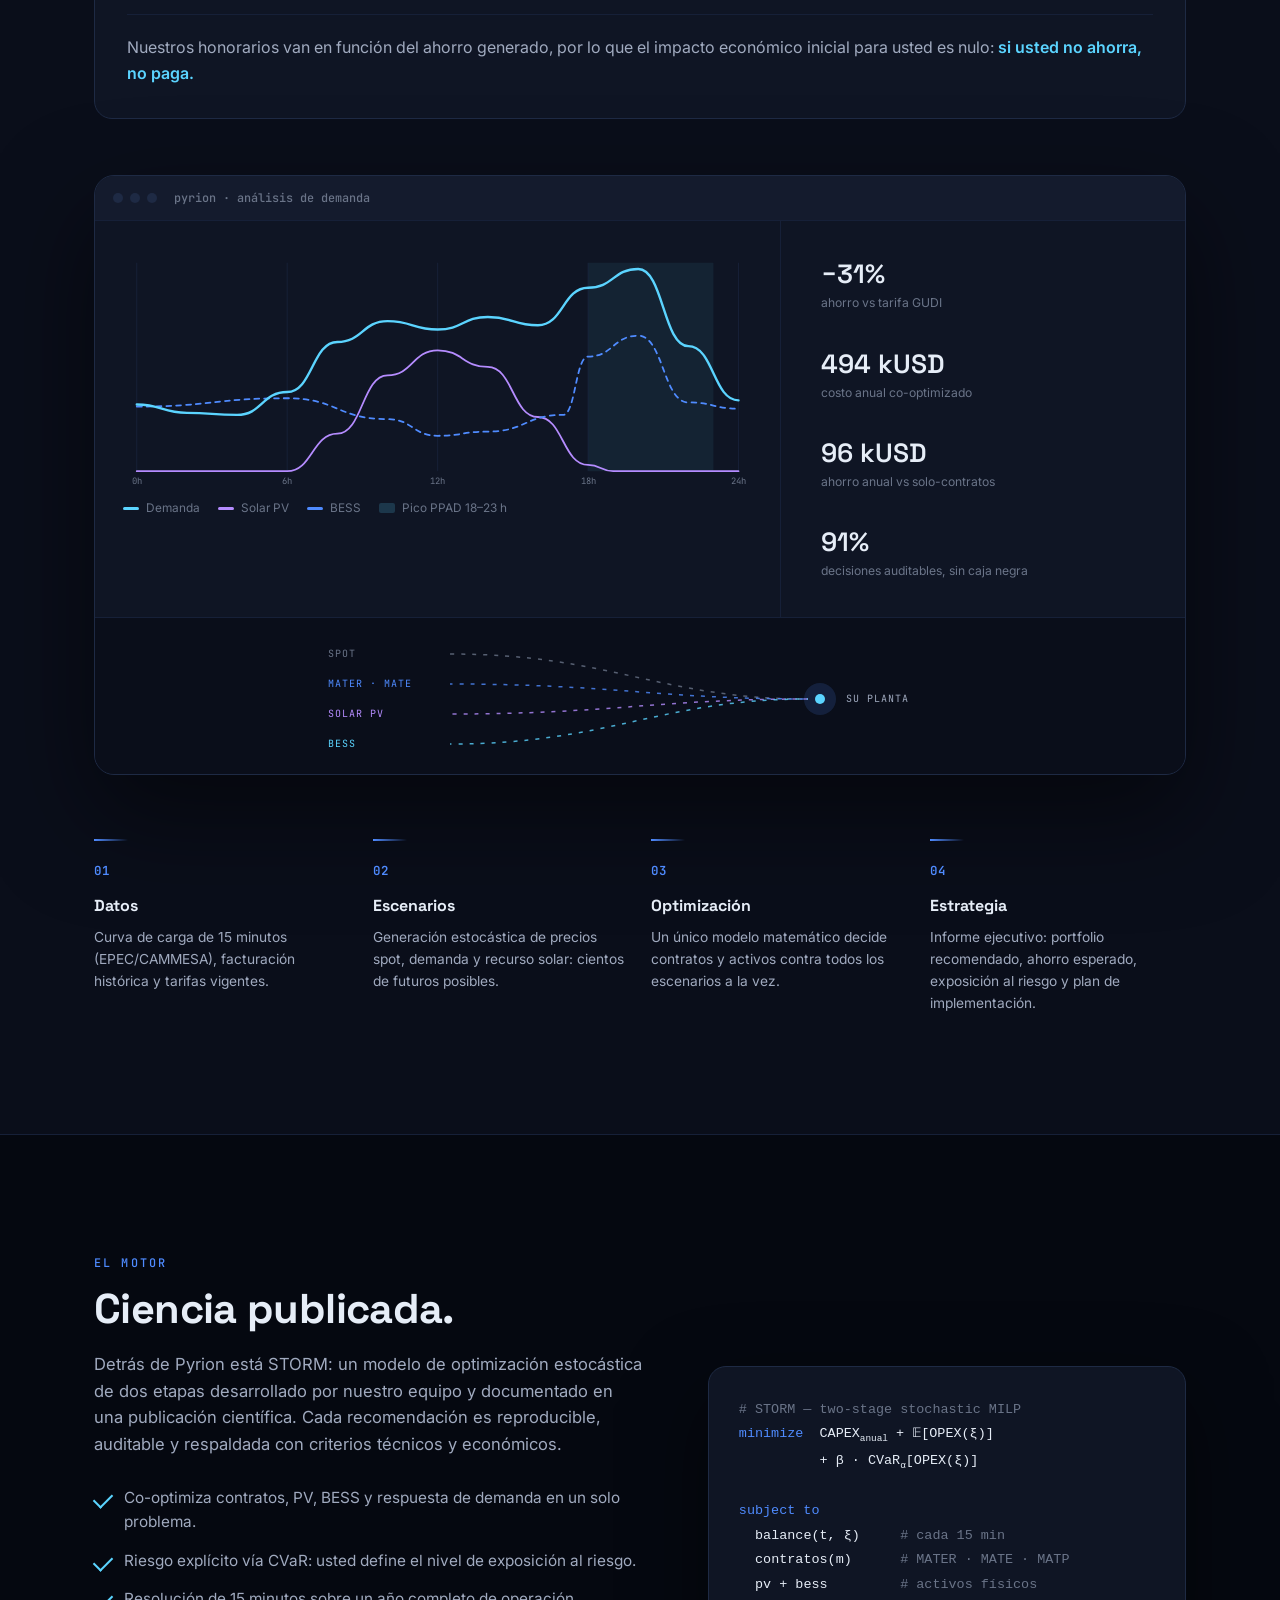
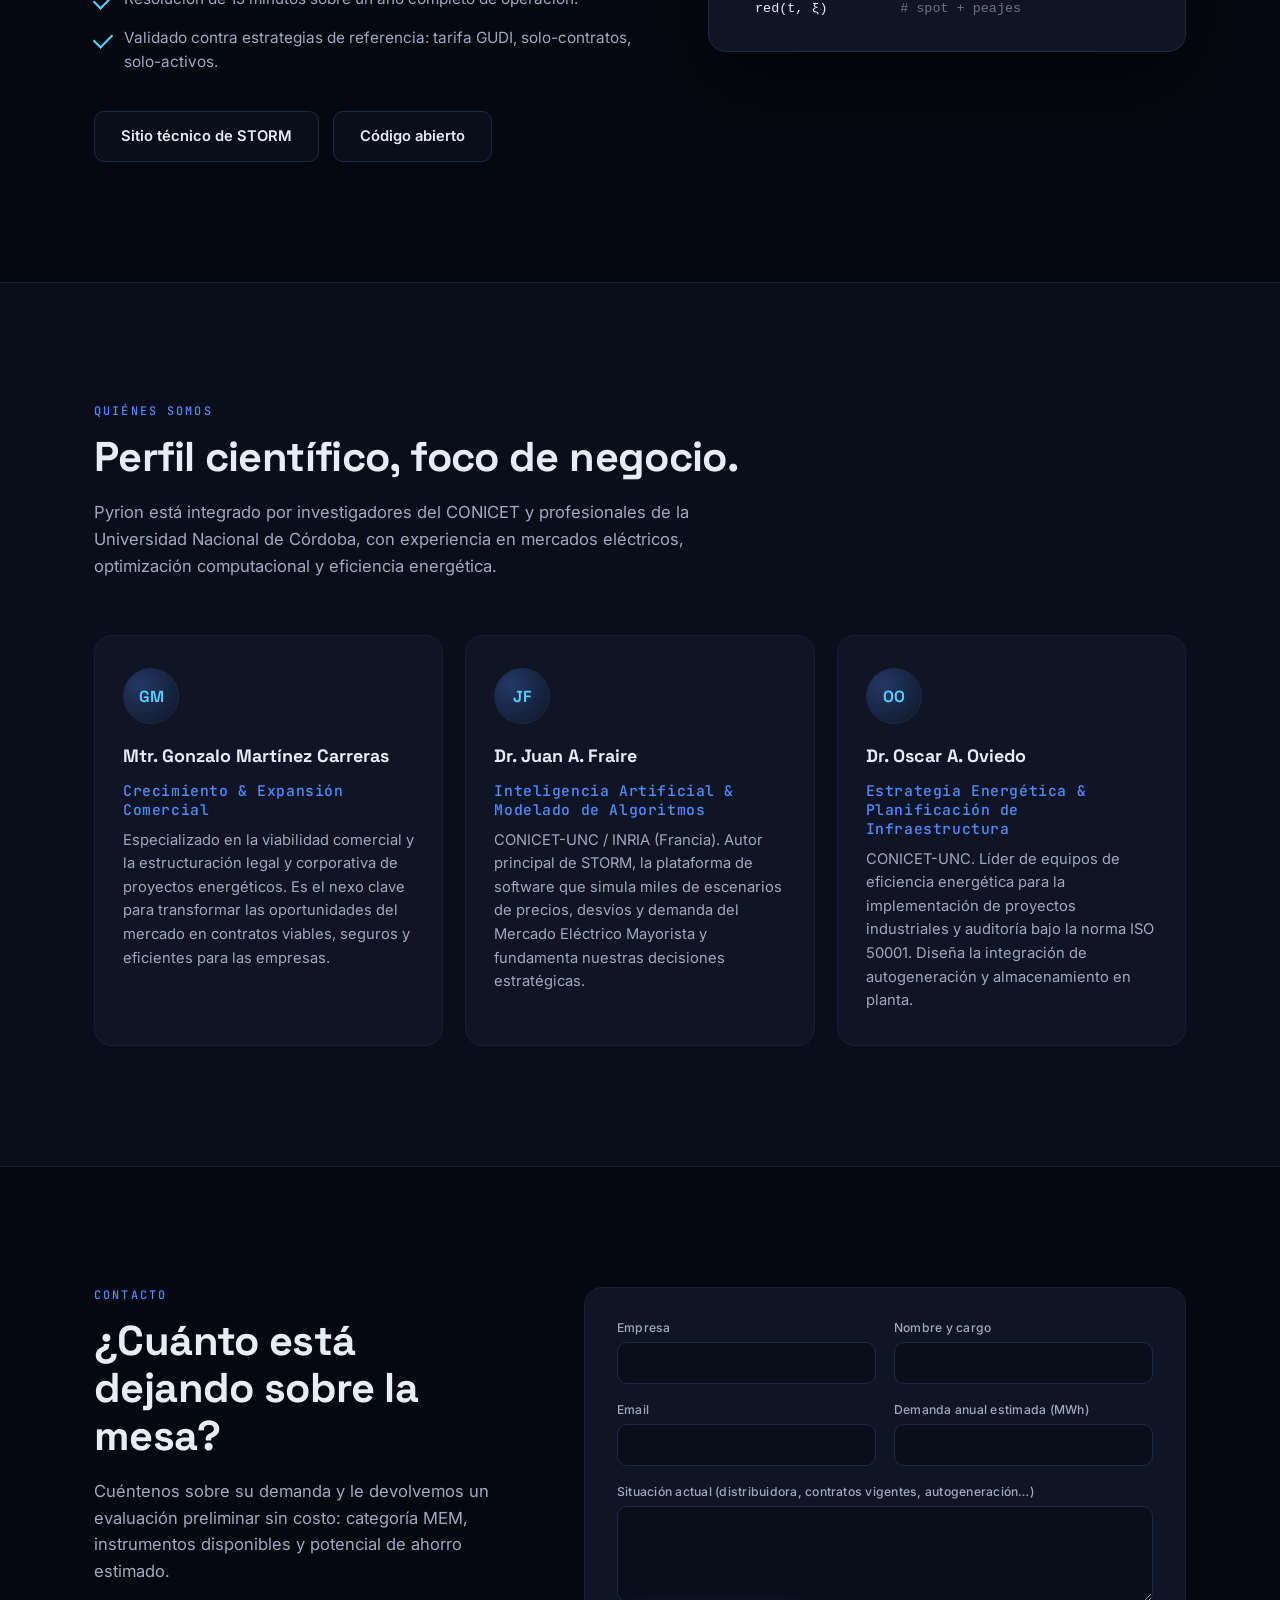
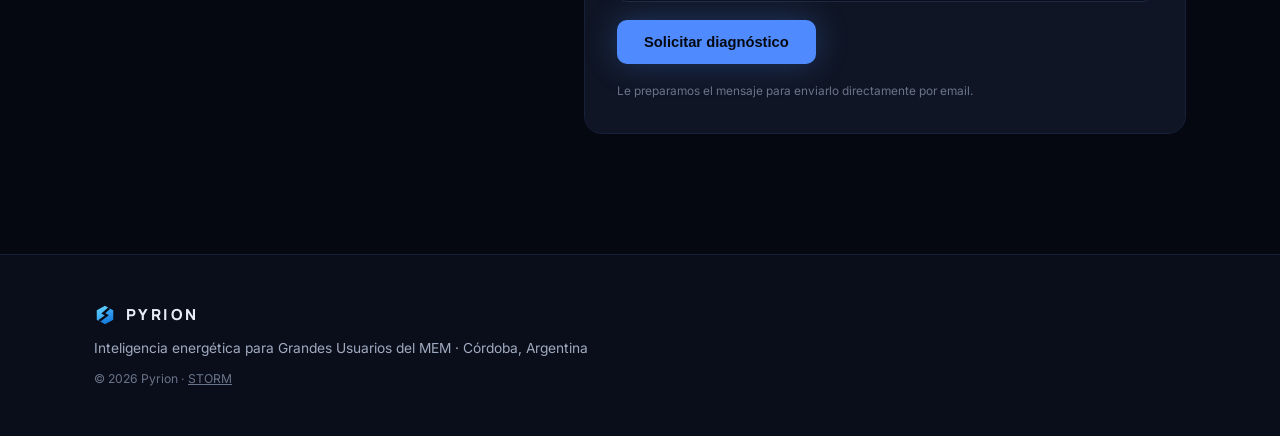
==== commit 716edce2: "Logo update" ====
--- a/index.html
+++ b/index.html
@@ -83,7 +83,7 @@
   <link rel="manifest" href="site.webmanifest" />
   <link rel="preconnect" href="https://fonts.googleapis.com" />
   <link rel="preconnect" href="https://fonts.gstatic.com" crossorigin />
-  <link rel="stylesheet" href="https://fonts.googleapis.com/css2?family=Inter:wght@400;500;600;700&family=Space+Grotesk:wght@500;600;700&family=JetBrains+Mono:wght@400;500&display=swap" />
+  <link rel="stylesheet" href="https://fonts.googleapis.com/css2?family=Inter:wght@400;500;600;700&family=Space+Grotesk:wght@500;600;700&family=Manrope:wght@700;800&family=JetBrains+Mono:wght@400;500&display=swap" />
   <link rel="stylesheet" href="styles.css" />
 </head>
 <body>
--- a/styles.css
+++ b/styles.css
@@ -84,9 +84,12 @@
 
 .nav-brand {
   display: flex; align-items: center; gap: 10px;
-  font-family: var(--font-disp); font-weight: 700;
-  letter-spacing: 0.22em; font-size: 0.95rem;
-  text-decoration: none;
+  font-size: 0.95rem; text-decoration: none;
+}
+/* brand wordmark uses Manrope (logotype), distinct from Space Grotesk headings */
+.nav-brand span {
+  font-family: 'Manrope', var(--font-sans);
+  font-weight: 800; letter-spacing: 0.16em;
 }
 
 .nav-links { display: flex; gap: 28px; margin-left: auto; }
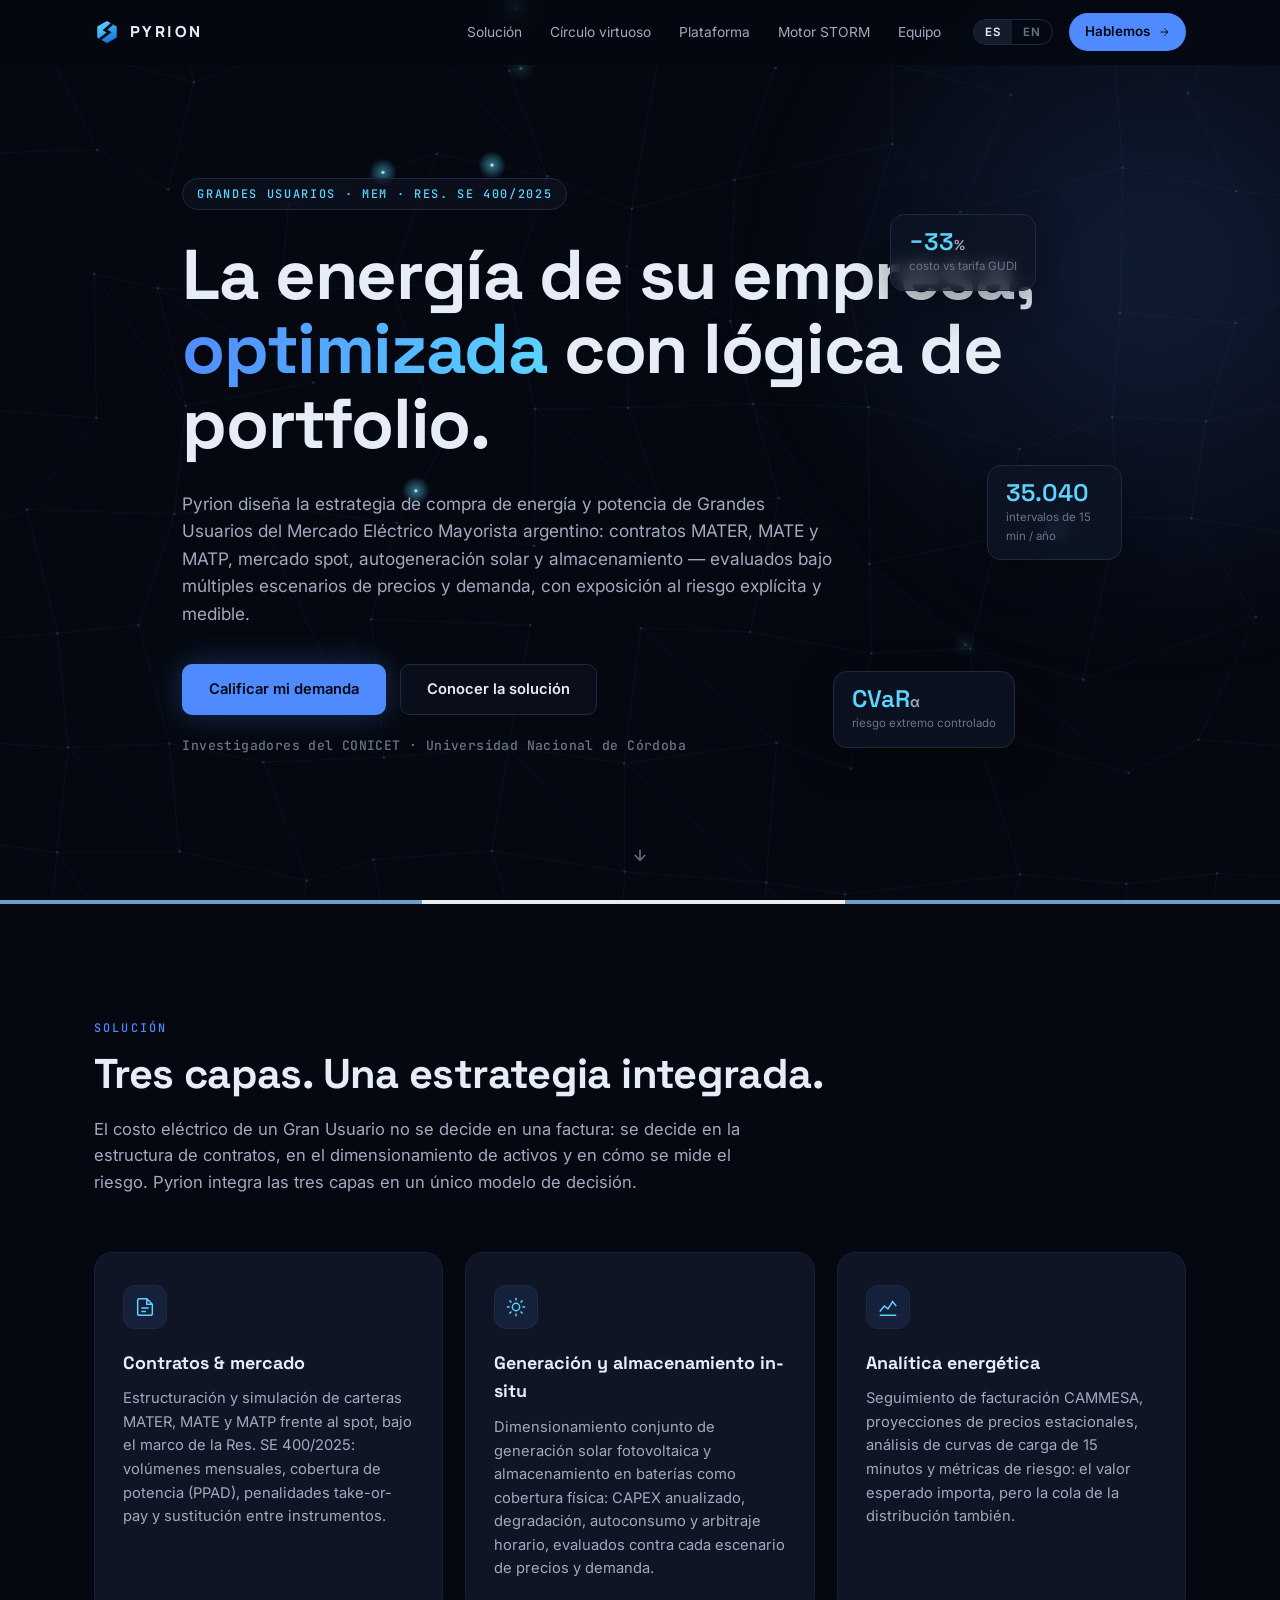
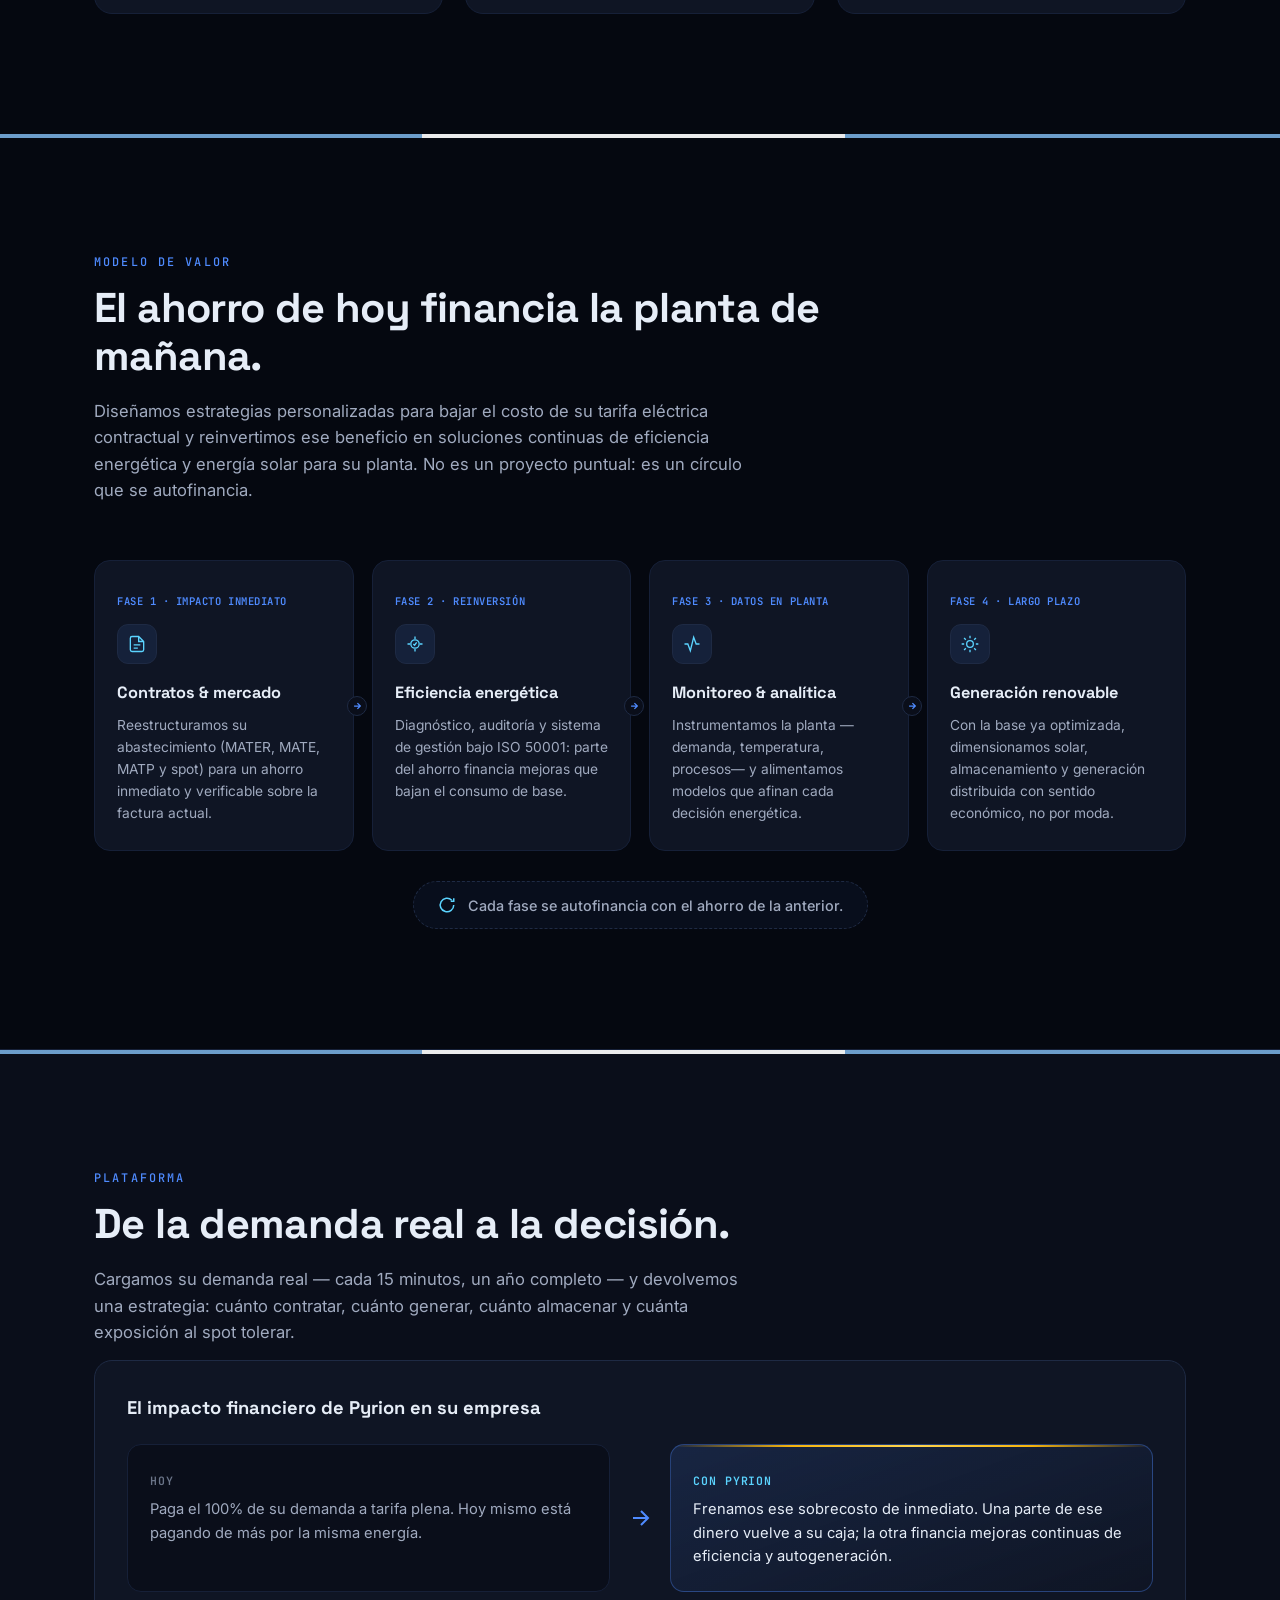
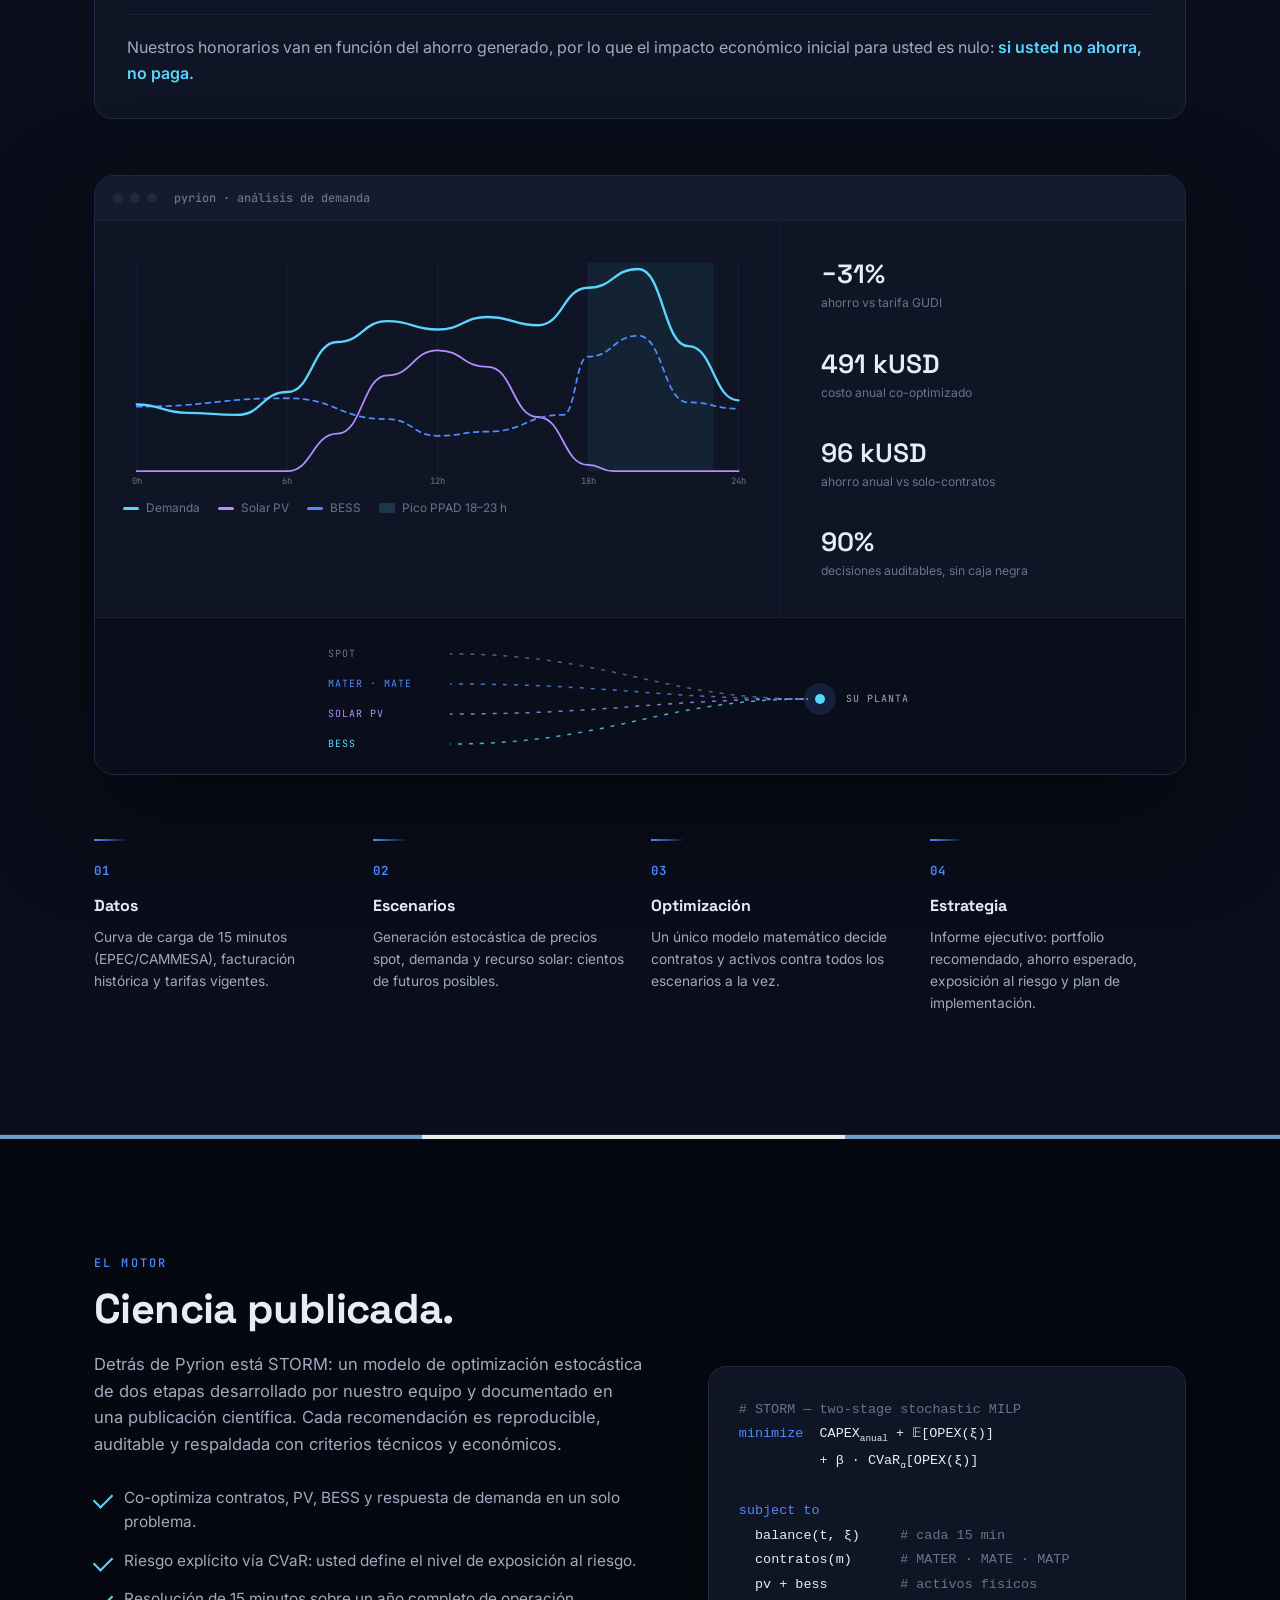
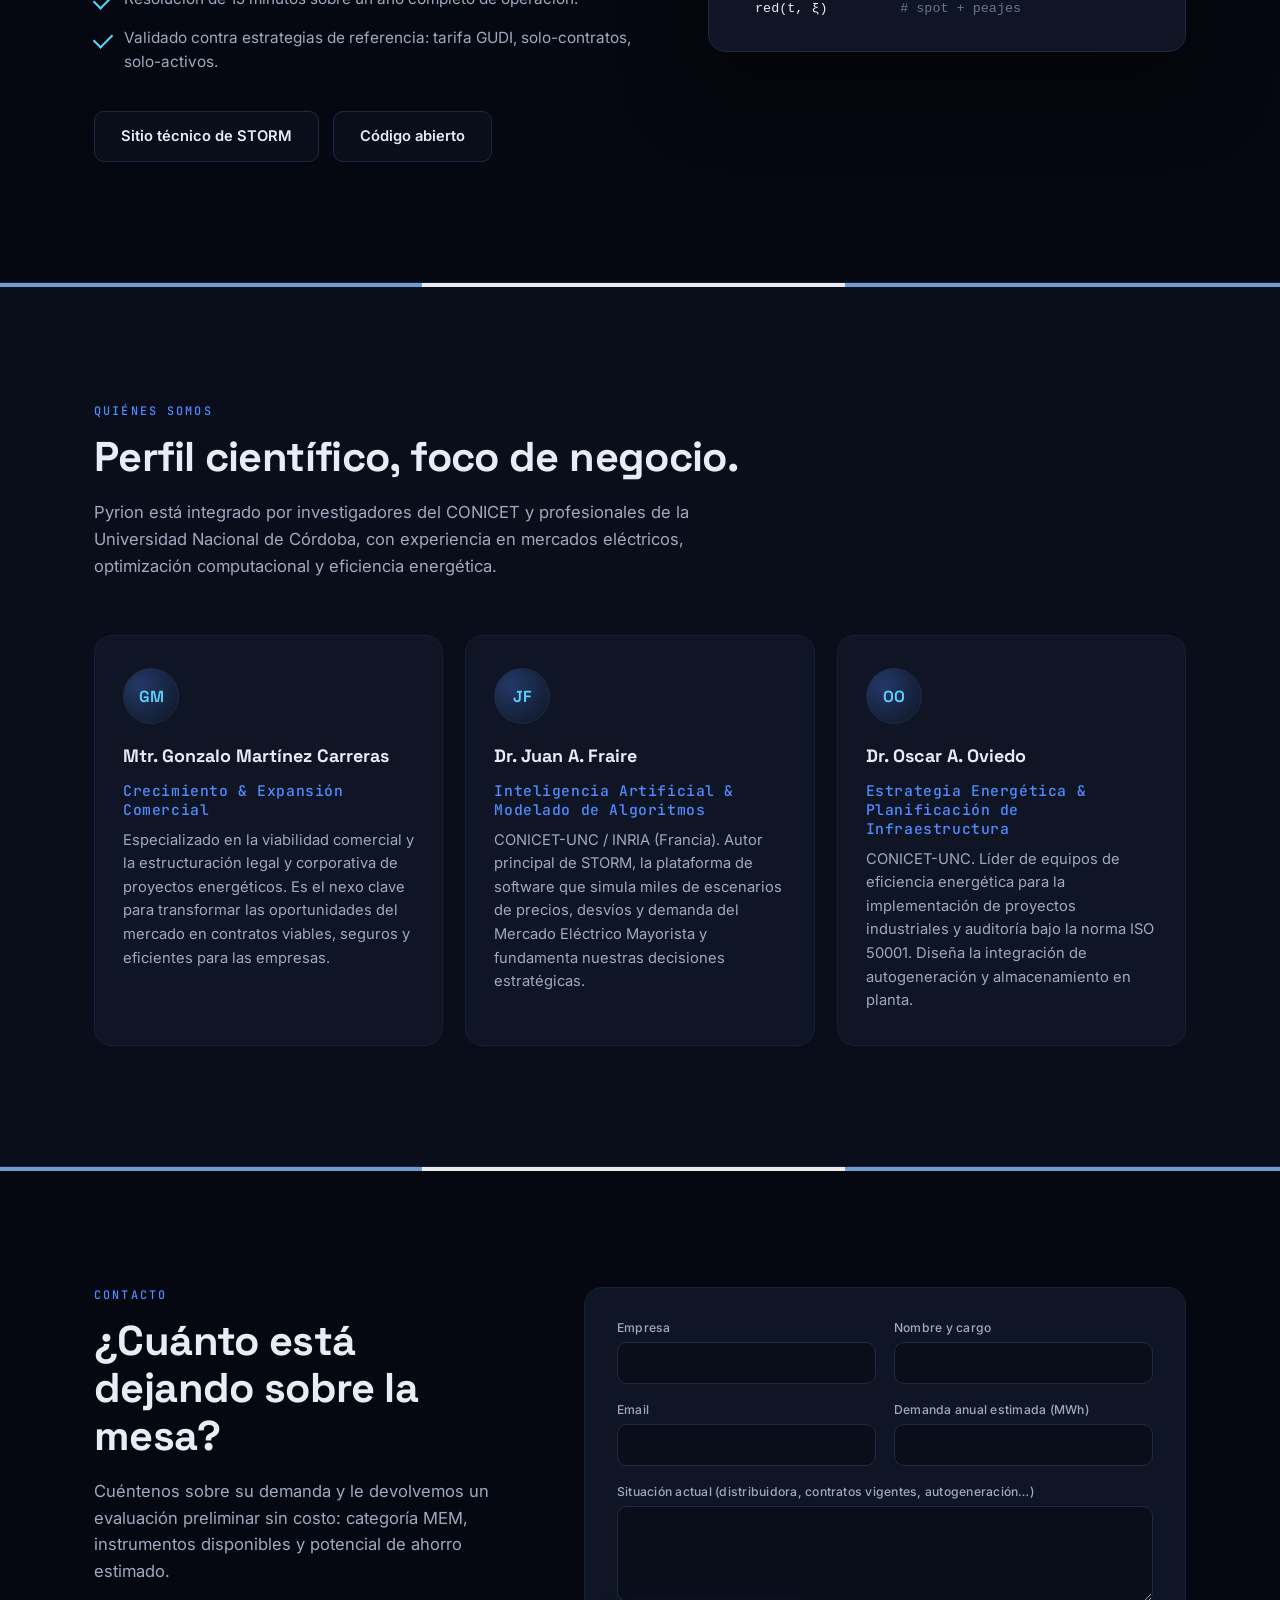
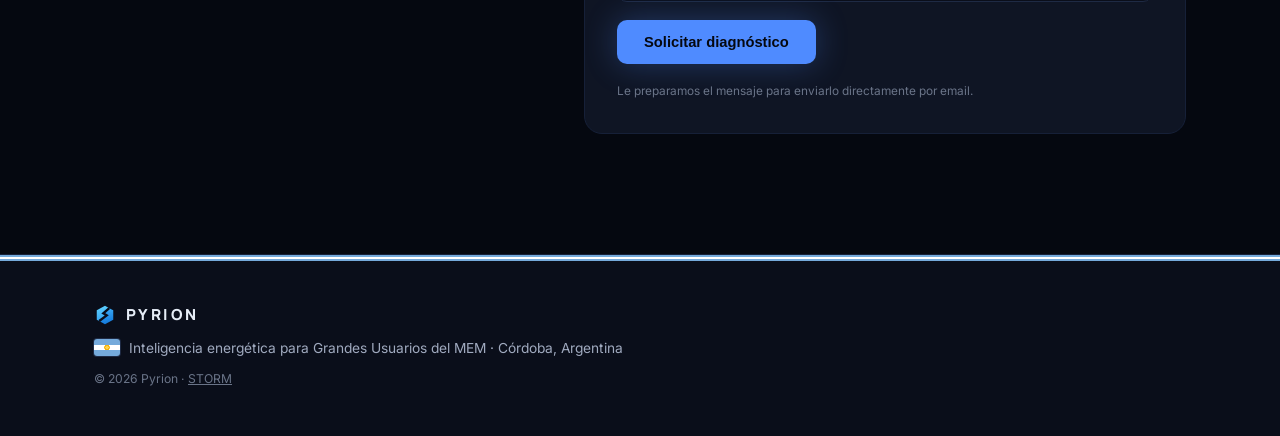
==== commit f8de763f: "Updated deafault language" ====
--- a/index.html
+++ b/index.html
@@ -473,7 +473,7 @@
   <footer class="footer">
     <div class="container footer-inner">
       <div class="nav-brand"><img src="assets/mark.svg" alt="" width="22" height="22" /><span>PYRION</span></div>
-      <p data-i18n="footer.line">Inteligencia energética para Grandes Usuarios del MEM · Córdoba, Argentina</p>
+      <p><span class="flag-chip" role="img" aria-label="Argentina"></span><span data-i18n="footer.line">Inteligencia energética para Grandes Usuarios del MEM · Córdoba, Argentina</span></p>
       <p class="footer-fine">© 2026 Pyrion · <a href="https://juanfraire.github.io/storm" target="_blank" rel="noopener">STORM</a></p>
     </div>
   </footer>
--- a/styles.css
+++ b/styles.css
@@ -23,6 +23,13 @@
   --azure: #4F8BFF;
   --cyan: #5BD4FF;
   --violet: #B58CFF;
+
+  /* Argentine flag accents (shared with the STORM engine site) */
+  --arg-celeste: #75AADB;
+  --arg-celeste-light: #8DC4F0;
+  --arg-white: #FFFFFF;
+  --gold: #F6B40E;
+  --gold-light: #FFD54F;
 
   --font-sans: 'Inter', -apple-system, BlinkMacSystemFont, sans-serif;
   --font-disp: 'Space Grotesk', var(--font-sans);
@@ -230,8 +237,24 @@
 }
 
 /* ───────────────────────── sections ─────────────────────── */
-.section { padding: 120px 0; }
+.section { padding: 120px 0; position: relative; }
 .section-alt { background: var(--bg-1); border-block: 1px solid var(--border-soft); }
+
+/* Argentine flag stripe — shared motif with the STORM engine site (storm/styles.css .arg-divider).
+   Recurs on the top edge of every section; celeste · white · celeste. */
+.arg-divider,
+.section::before {
+  content: '';
+  position: absolute; top: 0; left: 0; right: 0;
+  height: 4px; pointer-events: none;
+  background: linear-gradient(90deg,
+    var(--arg-celeste) 0%,  var(--arg-celeste) 33%,
+    var(--arg-white) 33%,   var(--arg-white) 66%,
+    var(--arg-celeste) 66%, var(--arg-celeste) 100%
+  );
+  opacity: 0.92;
+}
+.arg-divider { position: absolute; width: 100%; }
 
 .kicker {
   display: block;
@@ -455,14 +478,31 @@
 
 /* ───────────────────────── footer ─────────────────────── */
 .footer {
+  position: relative;
   border-top: 1px solid var(--border-soft);
   padding: 48px 0;
   background: var(--bg-1);
+}
+/* full-width Argentine flag ribbon across the footer top: celeste · white · celeste bands */
+.footer::before {
+  content: ''; position: absolute; top: 0; left: 0; right: 0; height: 6px;
+  background: linear-gradient(180deg,
+    var(--arg-celeste) 0 33%, var(--arg-white) 33% 66%, var(--arg-celeste) 66% 100%);
 }
 .footer-inner { display: grid; gap: 10px; }
 .footer p { font-size: 0.86rem; color: var(--text-2); }
 .footer-fine { font-size: 0.76rem !important; color: var(--text-3) !important; }
 .footer-fine a { color: var(--text-3); }
+
+/* Sol de Mayo flag chip — mini Argentine flag (celeste/white/celeste + gold sun) */
+.flag-chip {
+  display: inline-block; width: 26px; height: 17px;
+  border-radius: 3px; vertical-align: -3px; margin-right: 9px;
+  box-shadow: 0 0 0 1px var(--border);
+  background:
+    radial-gradient(circle at 50% 50%, var(--gold-light) 0 1.6px, var(--gold) 1.6px 2.6px, transparent 2.9px),
+    linear-gradient(180deg, var(--arg-celeste) 0 33%, var(--arg-white) 33% 66%, var(--arg-celeste) 66% 100%);
+}
 
 /* ───────────────────────── hero trust line ─────────────────────── */
 .hero-trust {
@@ -534,11 +574,16 @@
   display: grid; grid-template-columns: 1fr auto 1fr;
   align-items: stretch; gap: 18px;
 }
-.impact-card { border-radius: 14px; padding: 22px; border: 1px solid var(--border-soft); }
+.impact-card { position: relative; border-radius: 14px; padding: 22px; border: 1px solid var(--border-soft); overflow: hidden; }
 .impact-today { background: var(--bg-1); }
 .impact-pyrion {
   background: linear-gradient(160deg, rgba(79, 139, 255, 0.14), rgba(15, 21, 36, 0.6));
   border-color: rgba(79, 139, 255, 0.35);
+}
+/* sol de mayo — gold top accent on the value ("with Pyrion") card */
+.impact-pyrion::before {
+  content: ''; position: absolute; top: 0; left: 0; right: 0; height: 2px;
+  background: linear-gradient(90deg, transparent, var(--gold), var(--gold-light), var(--gold), transparent);
 }
 .impact-label {
   display: inline-block;
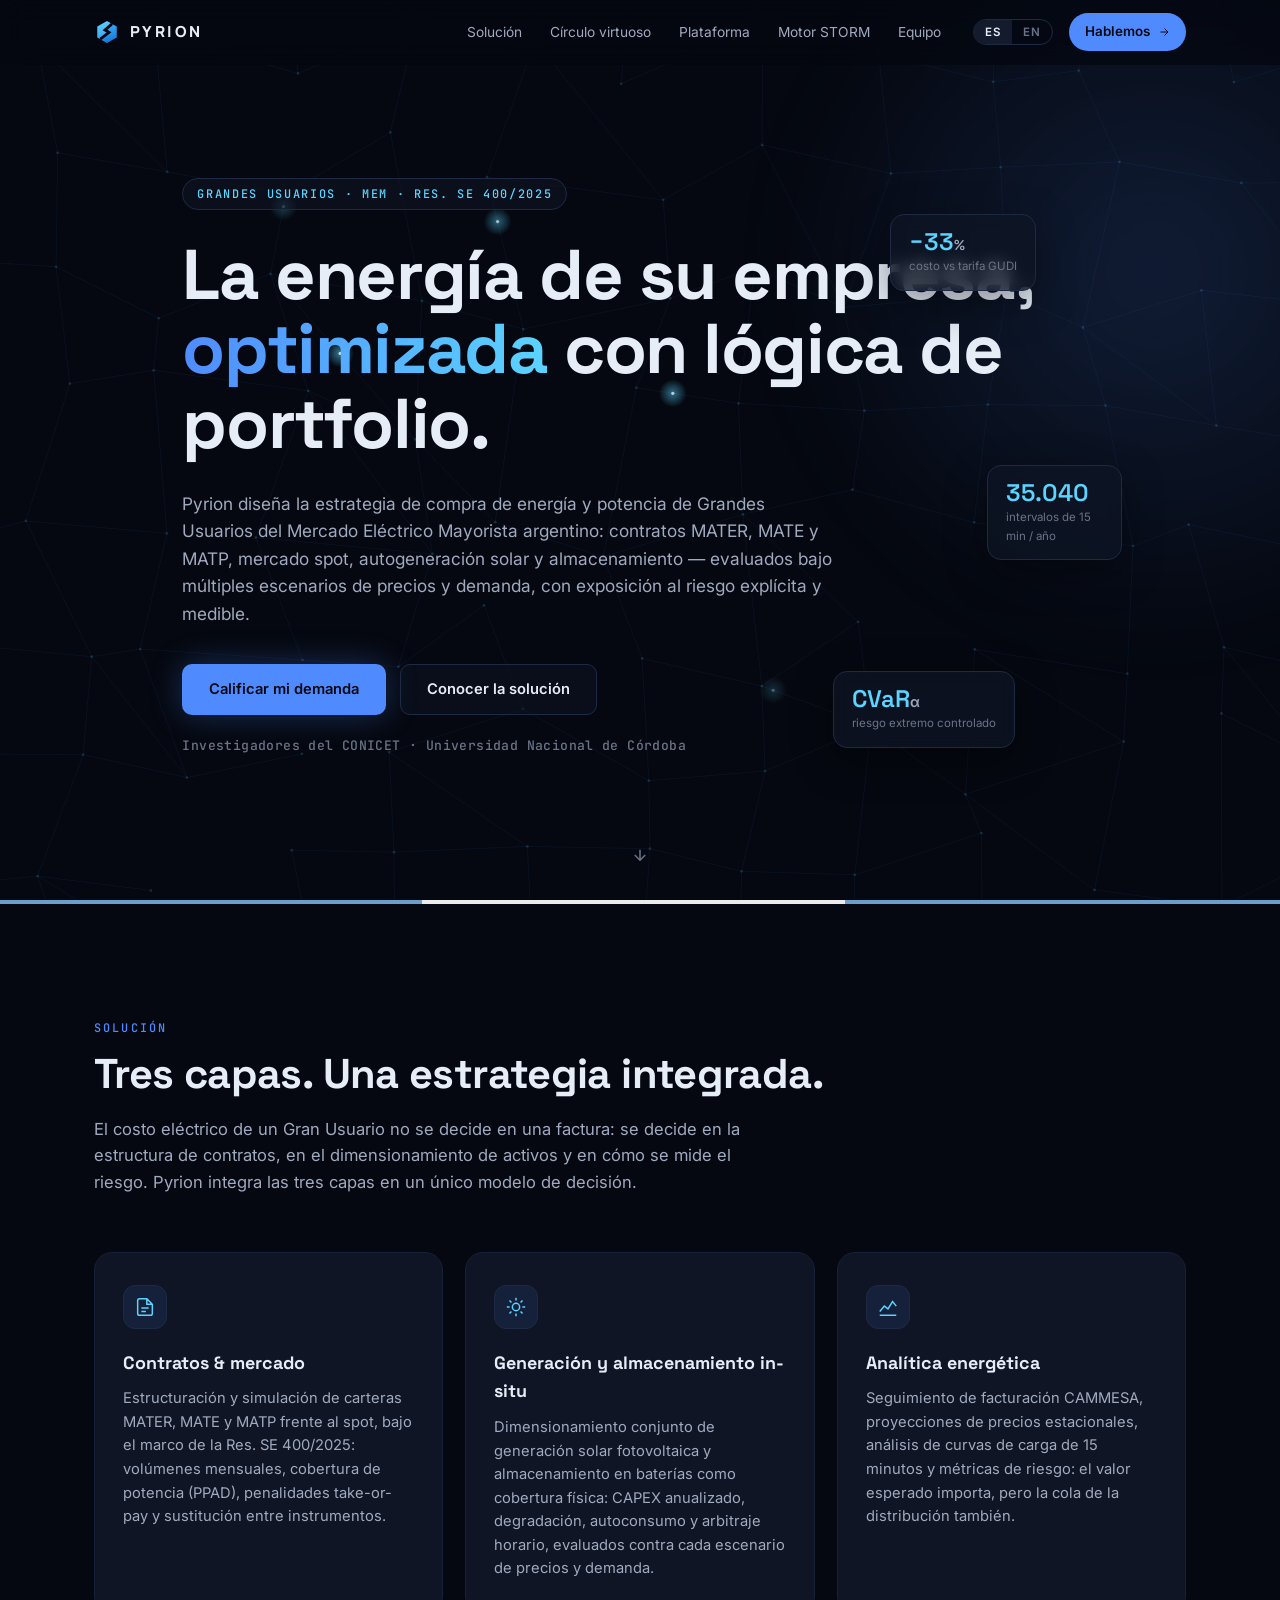
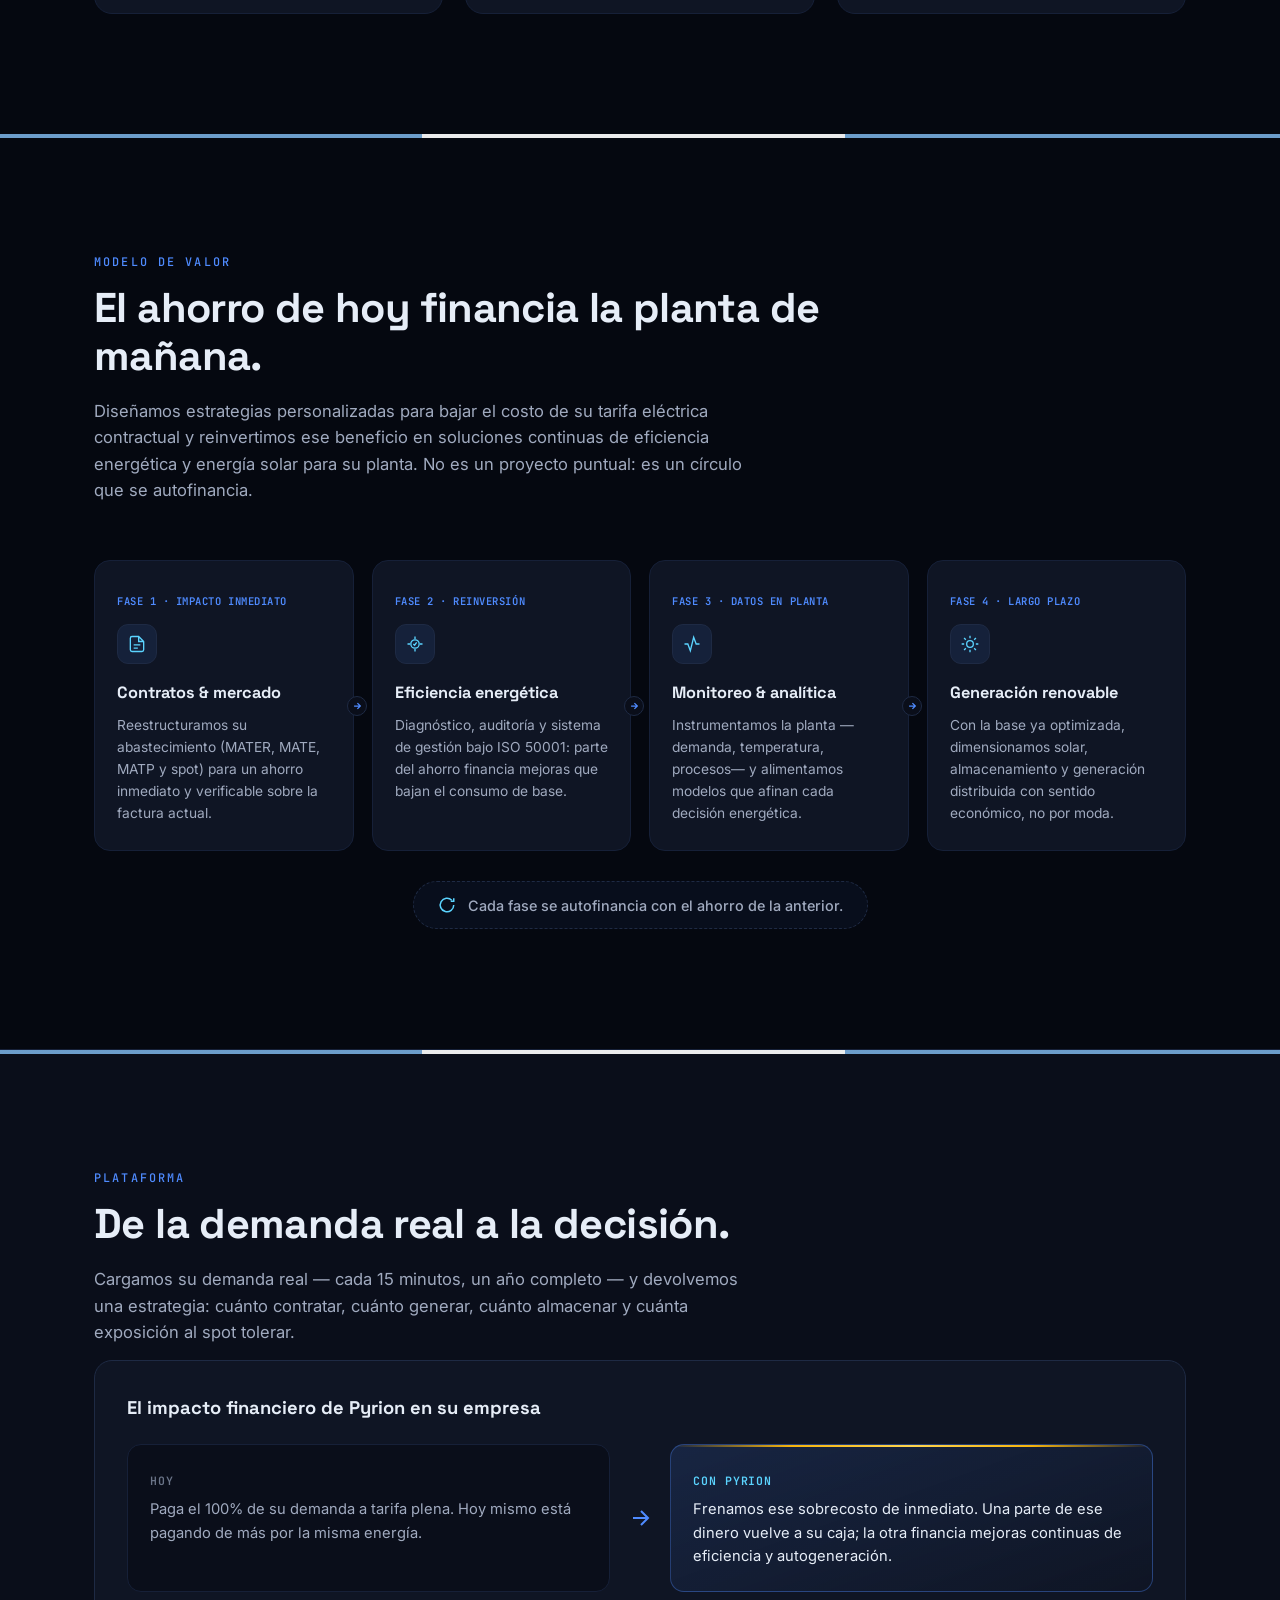
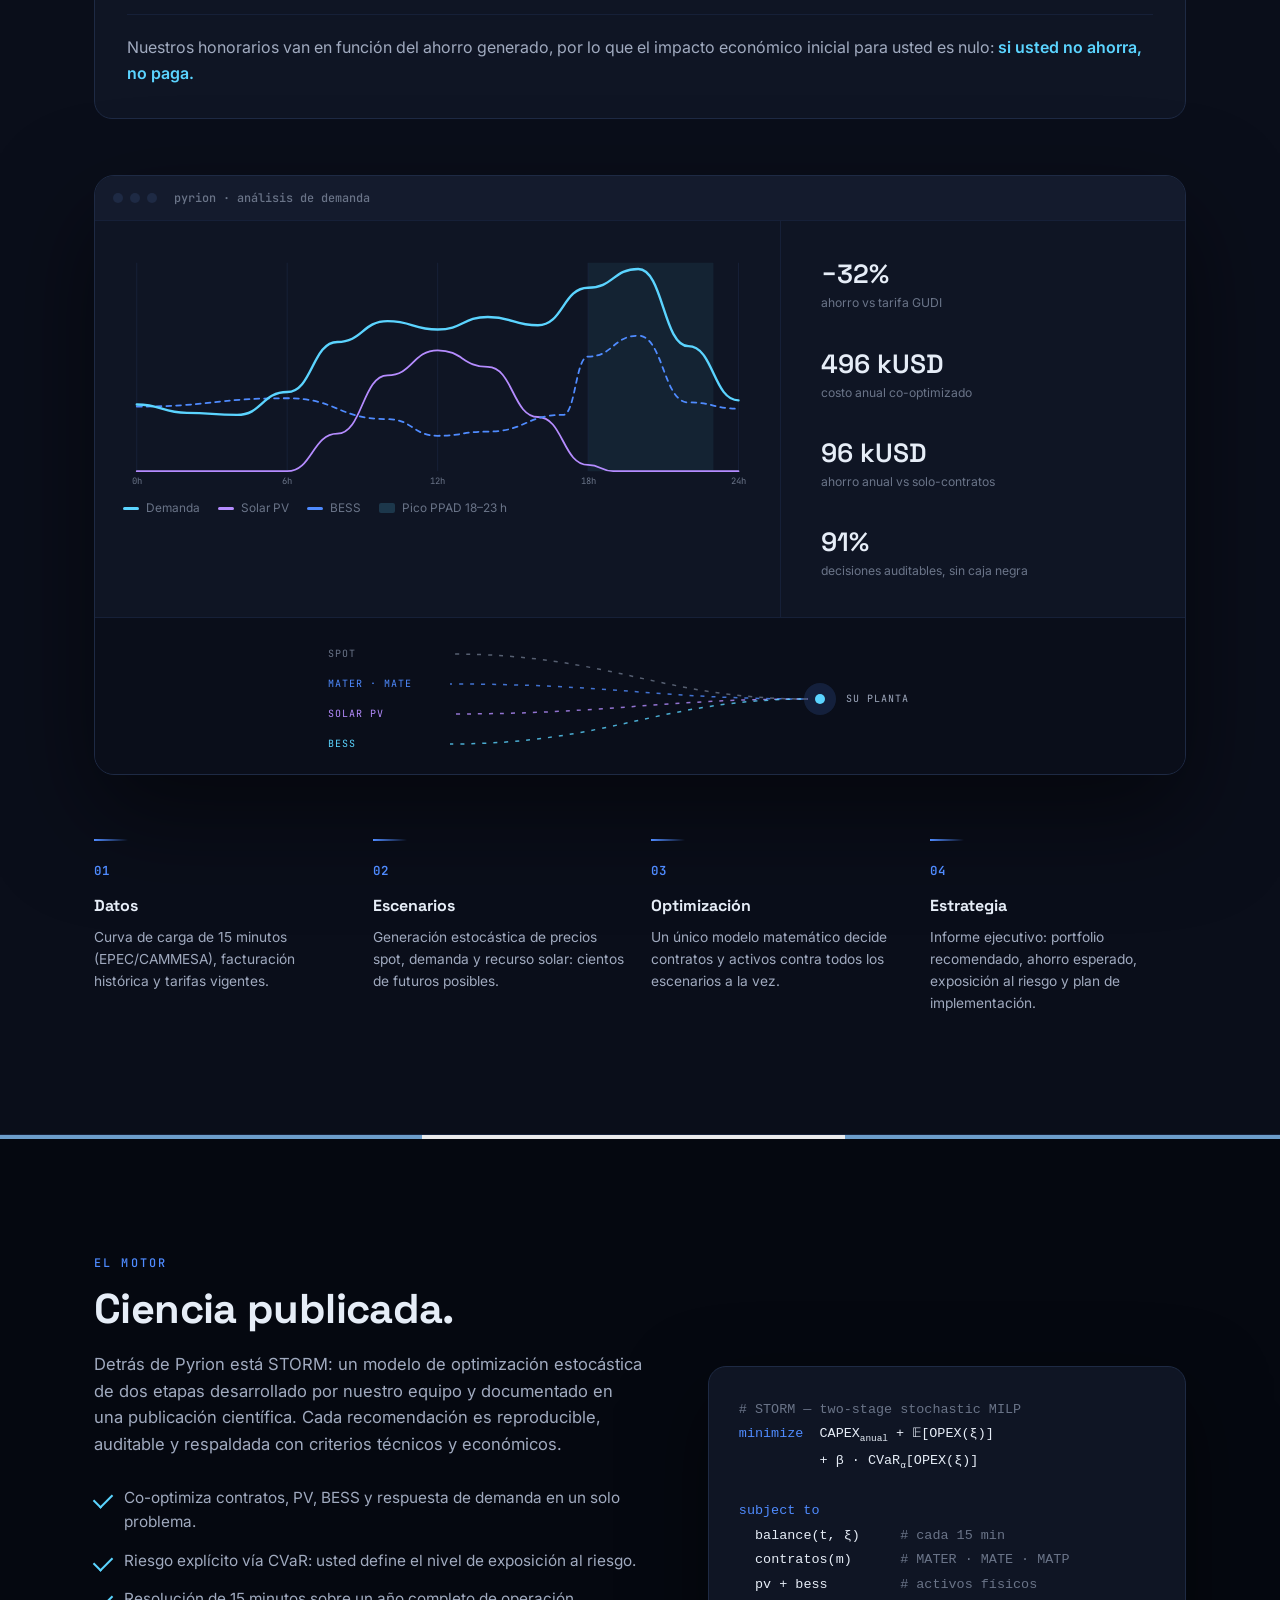
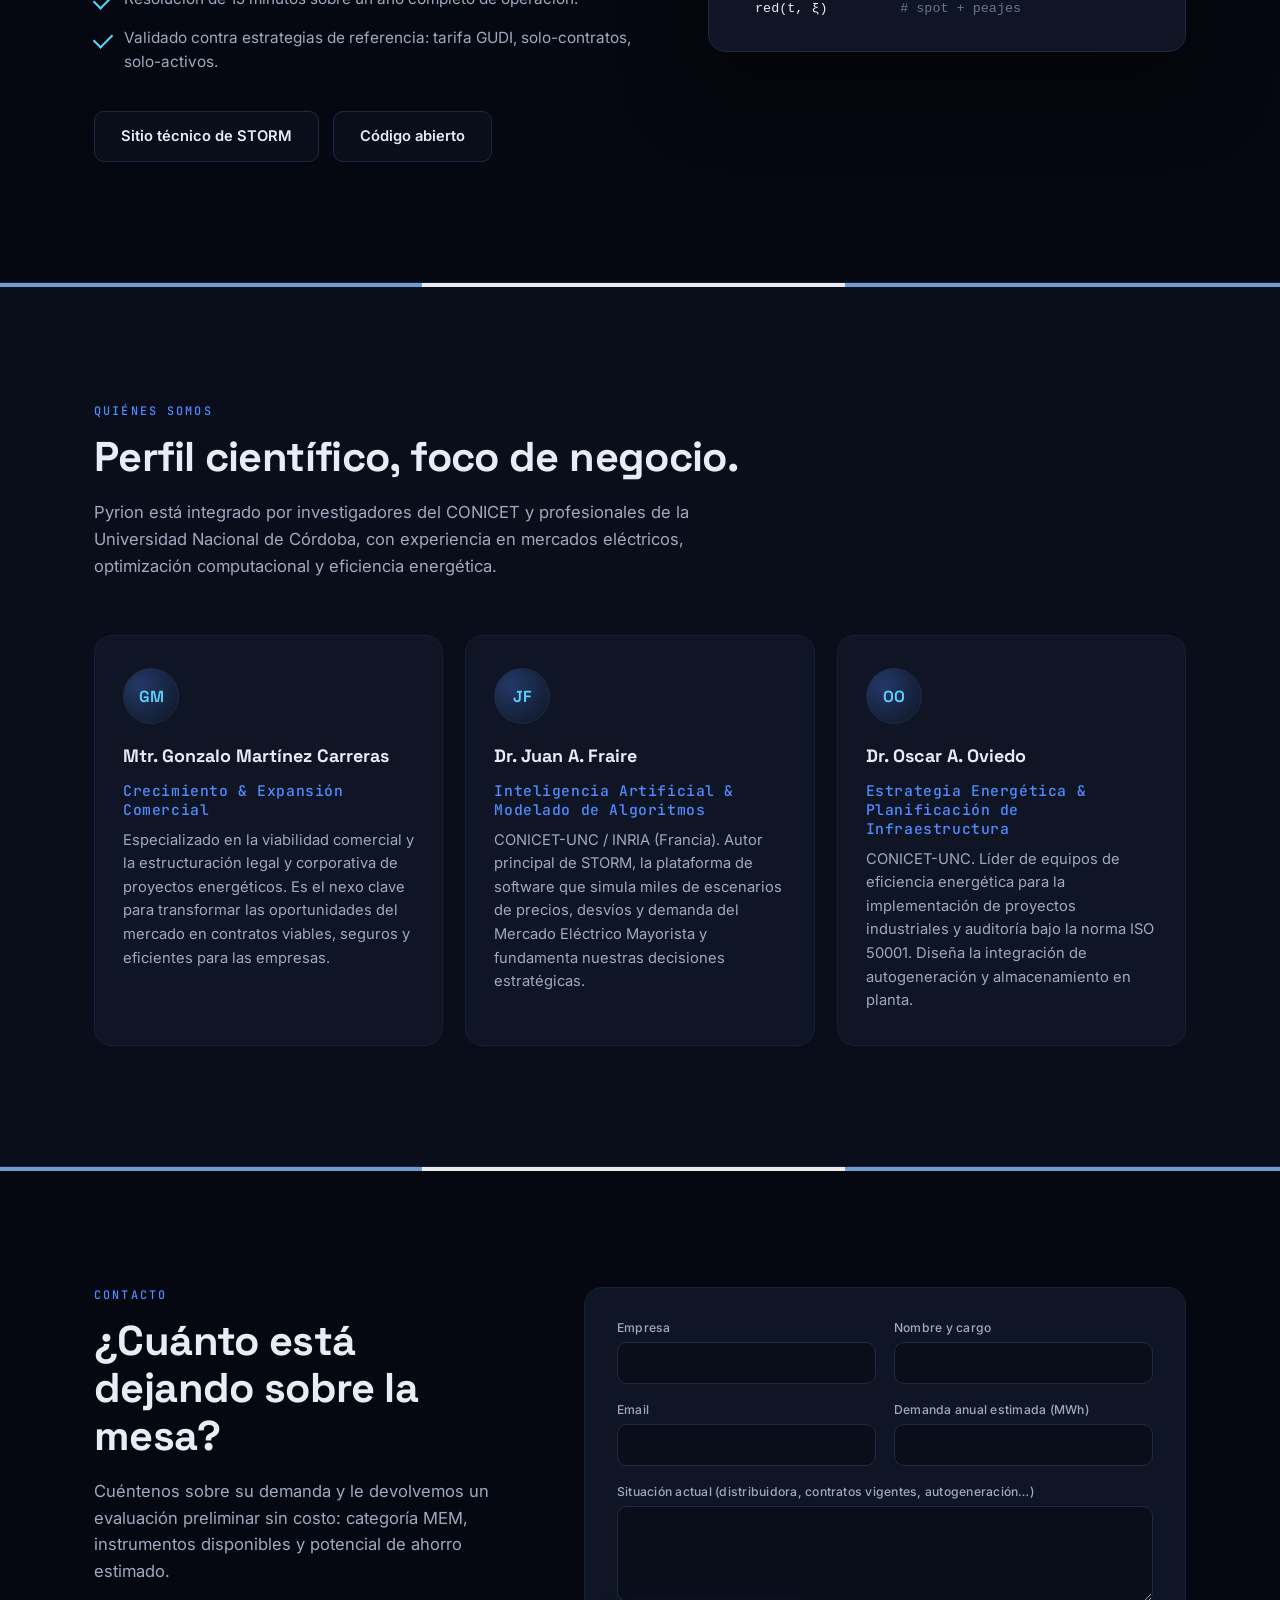
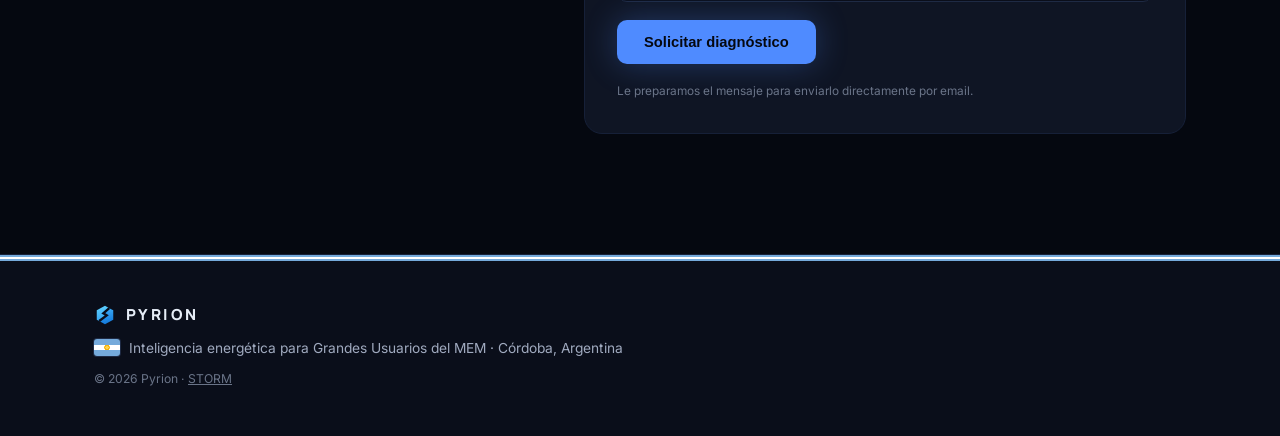
==== commit f99c6326: "Polish" ====
--- a/index.html
+++ b/index.html
@@ -59,7 +59,7 @@
           { "@type": "Person", "name": "Oscar A. Oviedo", "affiliation": "CONICET-UNC" }
         ],
         "sameAs": [
-          "https://juanfraire.github.io/storm",
+          "https://juanfraire.github.io/storm/",
           "https://github.com/juanfraire/storm"
         ]
       },
@@ -390,7 +390,7 @@
             <li data-i18n="storm.f4">Validado contra estrategias de referencia: tarifa GUDI, solo-contratos, solo-activos.</li>
           </ul>
           <div class="hero-actions reveal">
-            <a class="btn btn-ghost" href="https://juanfraire.github.io/storm" target="_blank" rel="noopener" data-i18n="storm.cta1">Sitio técnico de STORM</a>
+            <a class="btn btn-ghost" href="https://juanfraire.github.io/storm/" target="_blank" rel="noopener" data-i18n="storm.cta1">Sitio técnico de STORM</a>
             <a class="btn btn-ghost" href="https://github.com/juanfraire/storm" target="_blank" rel="noopener" data-i18n="storm.cta2">Código abierto</a>
           </div>
         </div>
@@ -474,7 +474,7 @@
     <div class="container footer-inner">
       <div class="nav-brand"><img src="assets/mark.svg" alt="" width="22" height="22" /><span>PYRION</span></div>
       <p><span class="flag-chip" role="img" aria-label="Argentina"></span><span data-i18n="footer.line">Inteligencia energética para Grandes Usuarios del MEM · Córdoba, Argentina</span></p>
-      <p class="footer-fine">© 2026 Pyrion · <a href="https://juanfraire.github.io/storm" target="_blank" rel="noopener">STORM</a></p>
+      <p class="footer-fine">© 2026 Pyrion · <a href="https://juanfraire.github.io/storm/" target="_blank" rel="noopener">STORM</a></p>
     </div>
   </footer>
 
